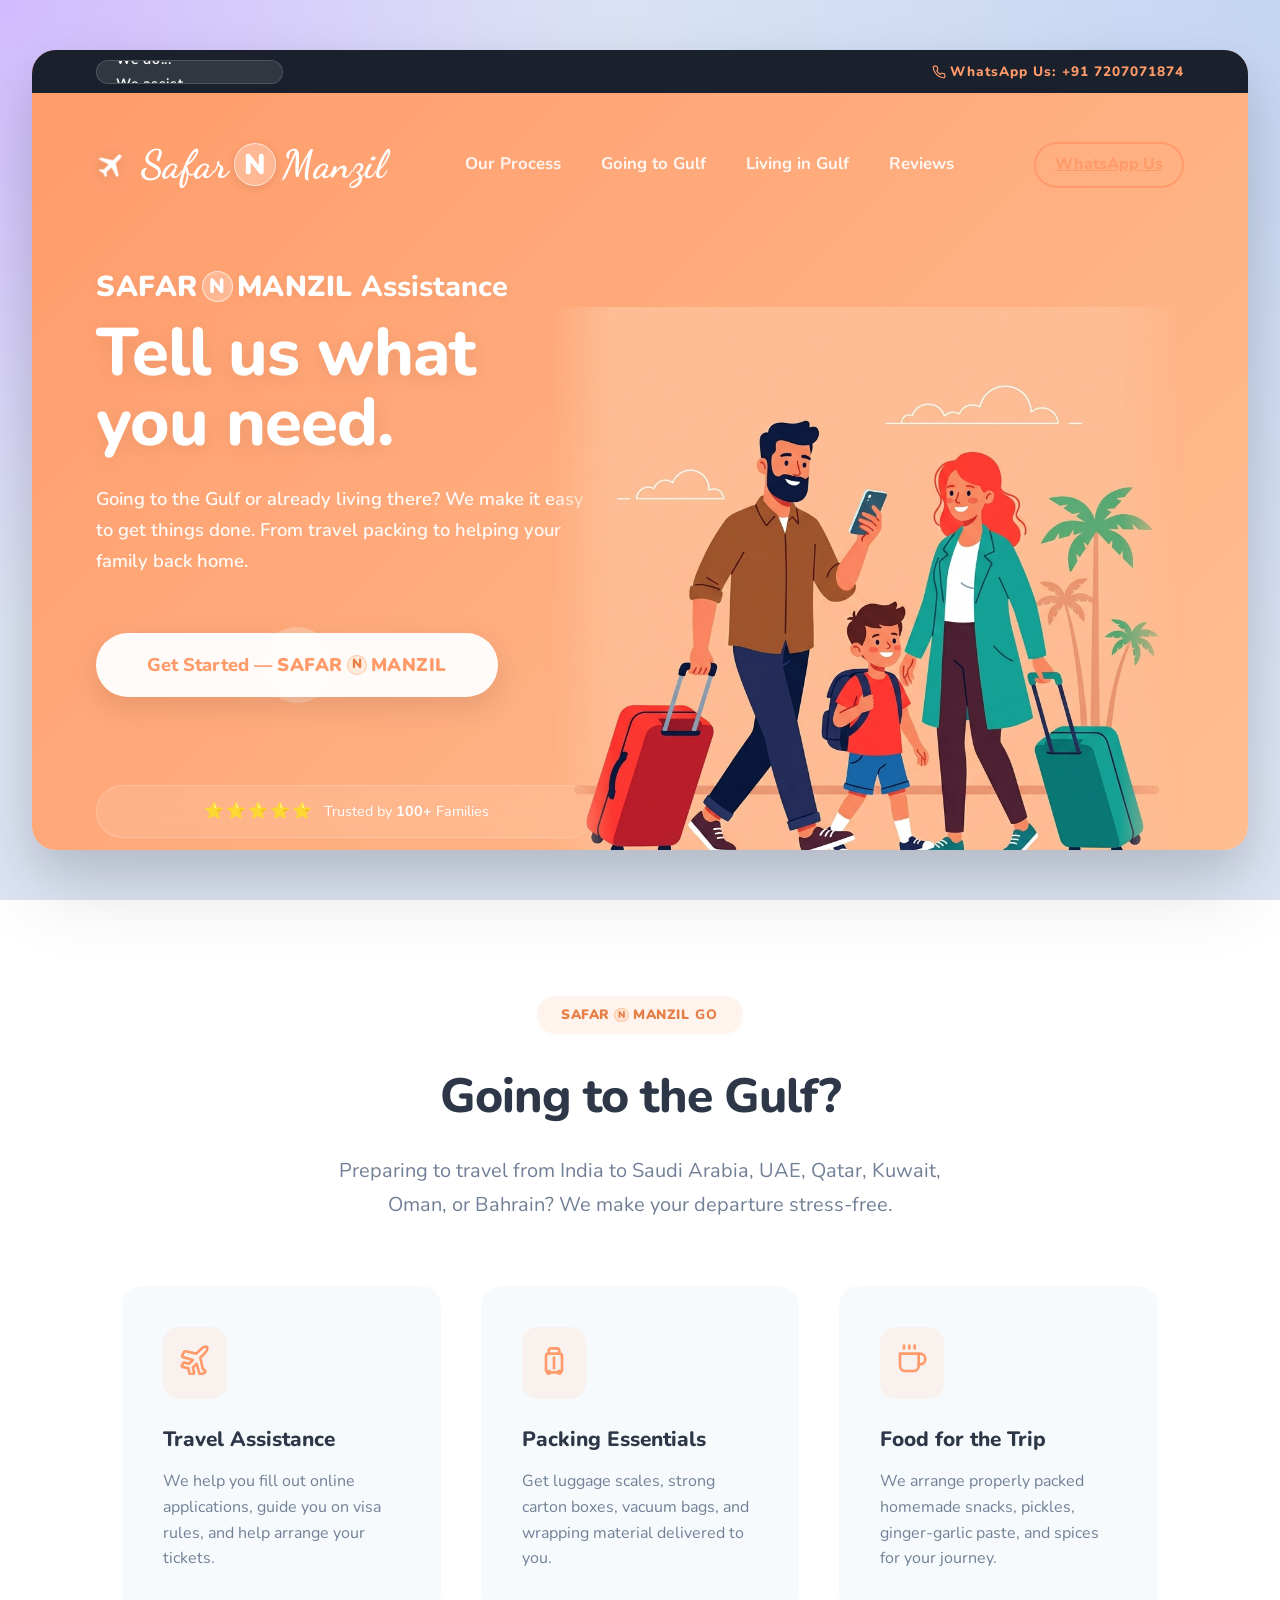
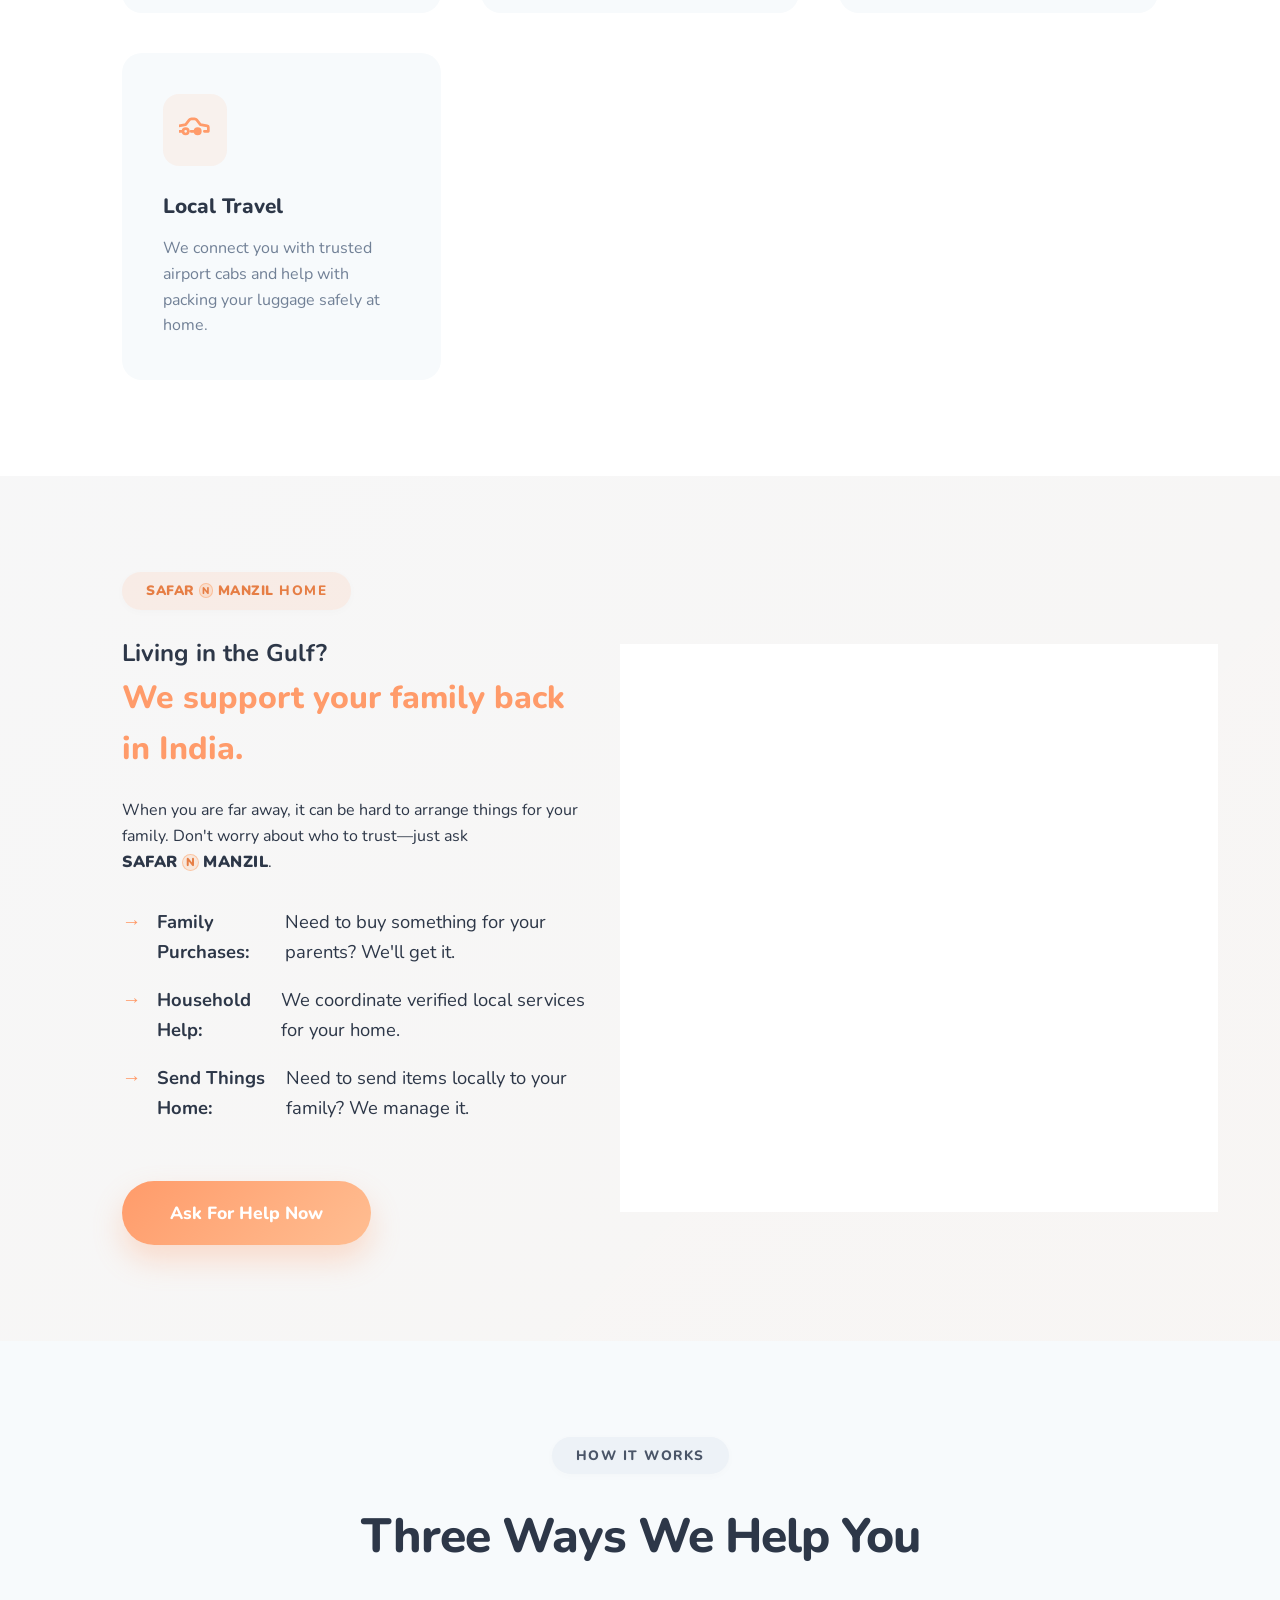
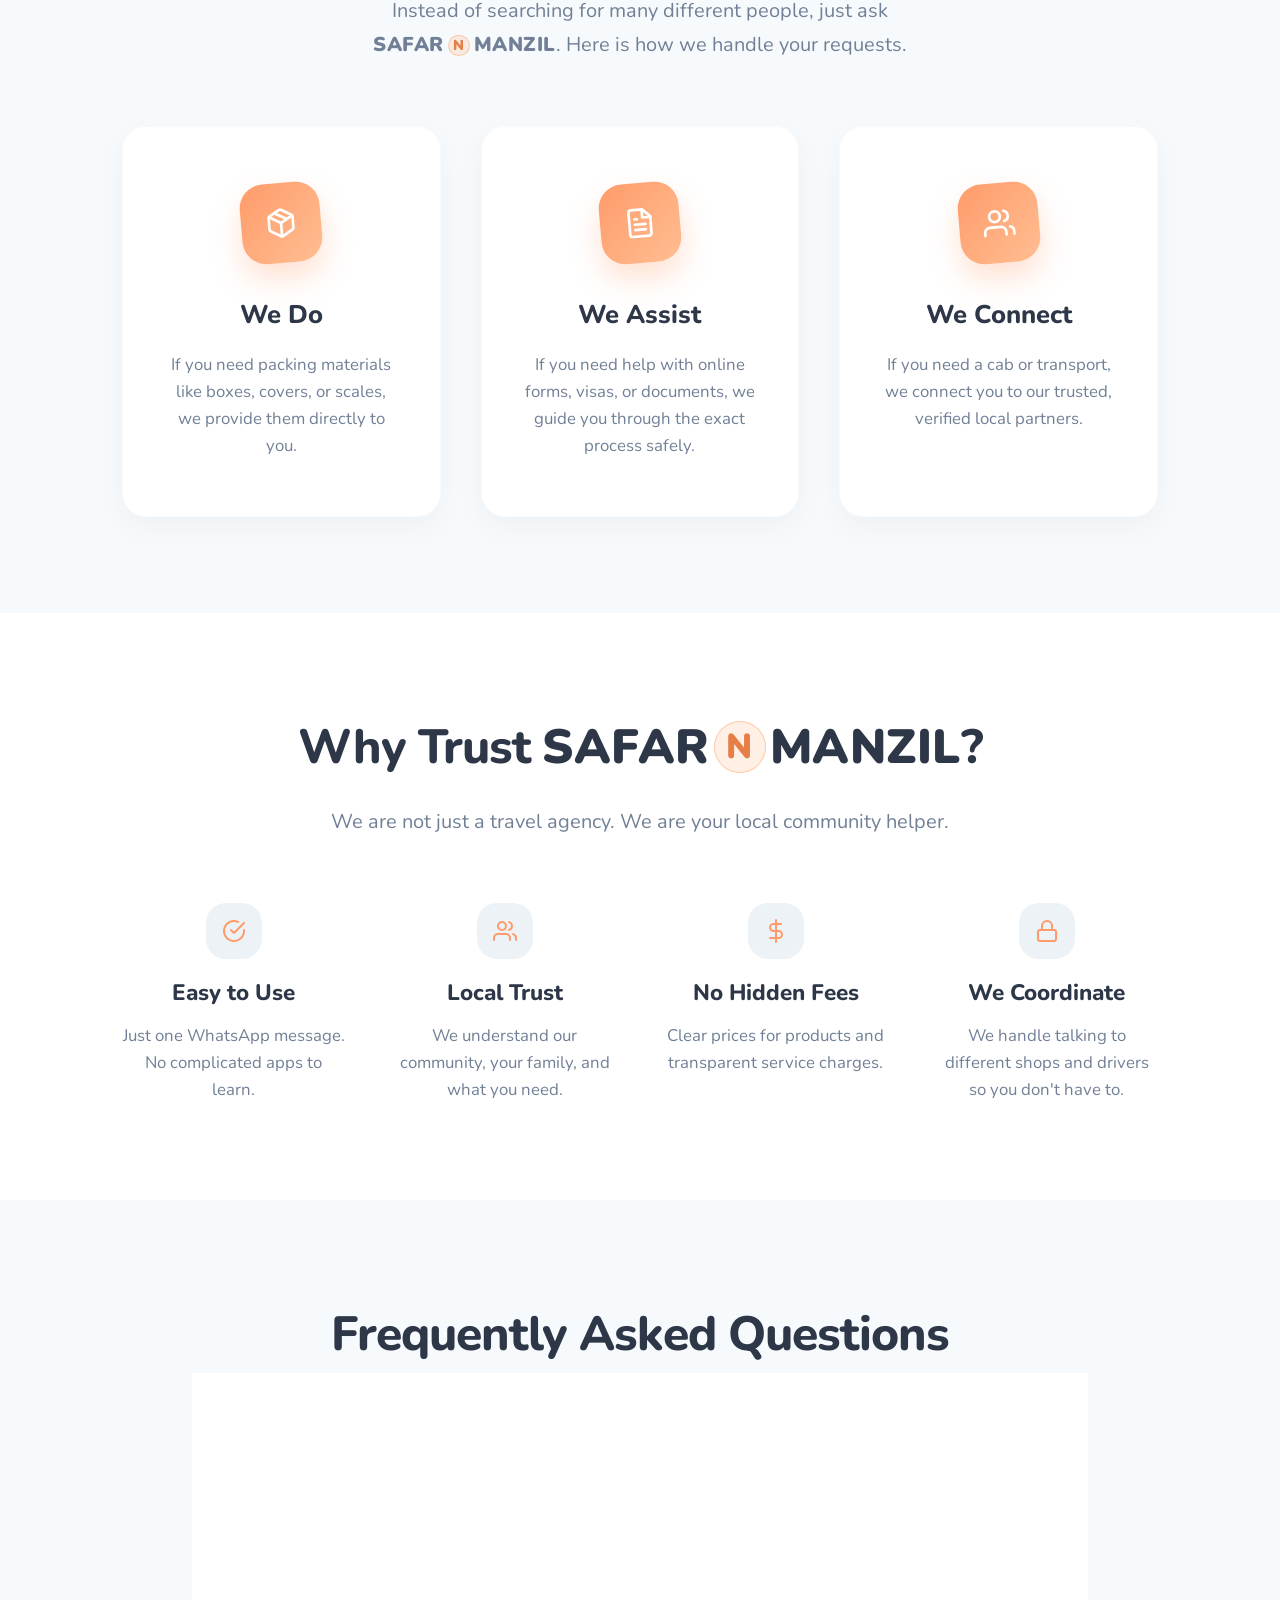
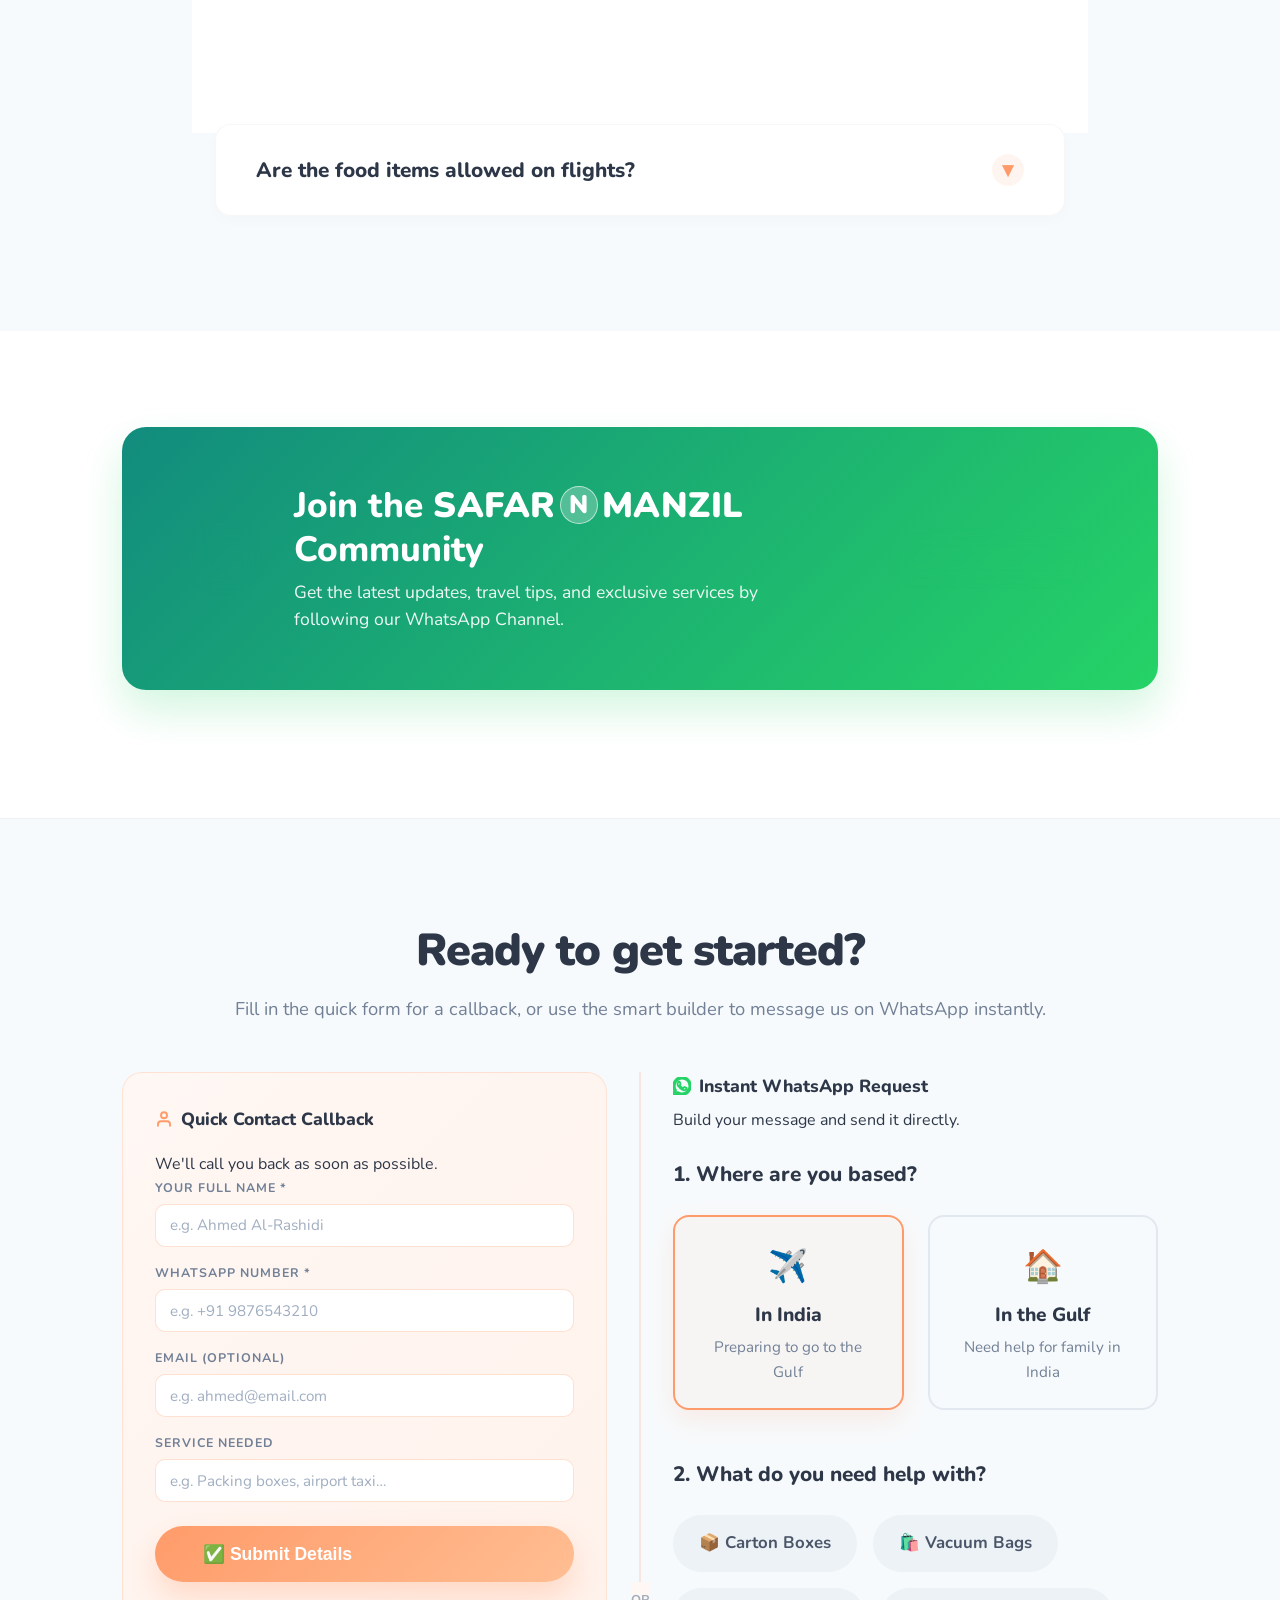
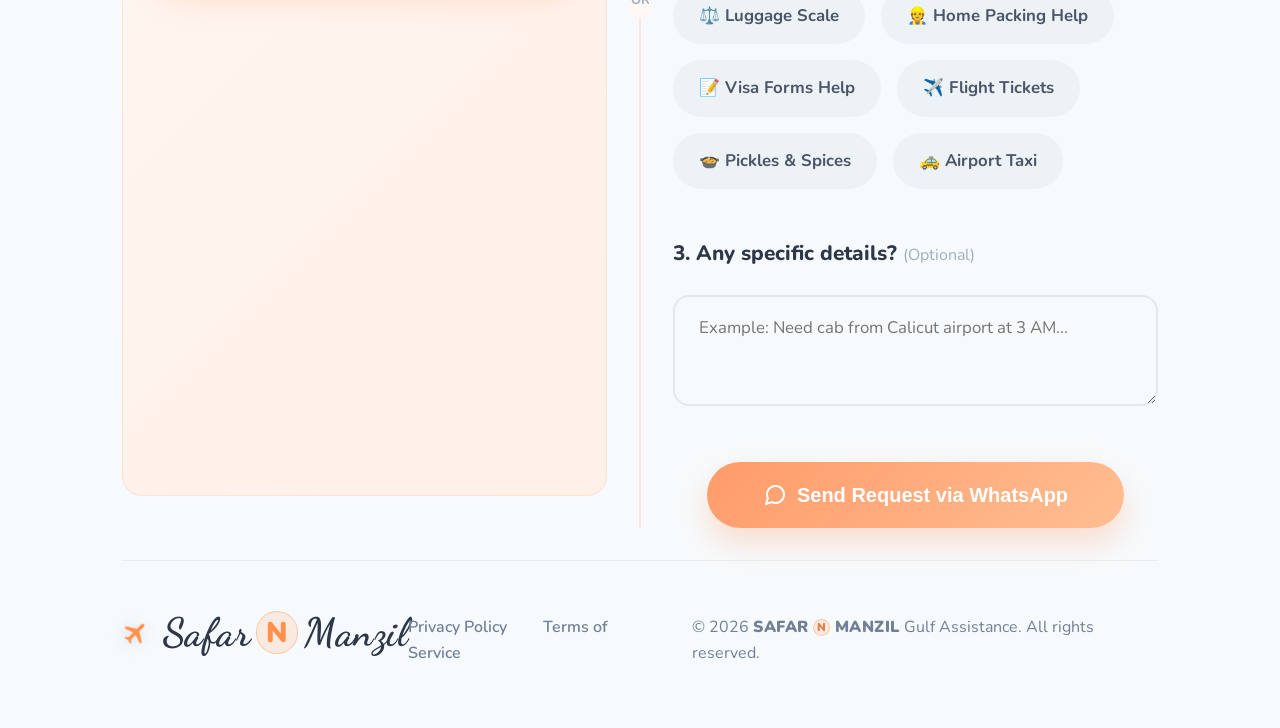
==== index.html @ 4142bb18 "feat: add animated text slider to utility bar and update WhatsApp CTA" ====
<!DOCTYPE html>
<html lang="en">
<head>
    <meta charset="UTF-8">
    <meta name="viewport" content="width=device-width, initial-scale=1.0">
    <title>SAFAR N MANZIL | Premium Gulf Assistance Service</title>
    <meta name="description" content="SAFAR N MANZIL makes life easier for people travelling to and living in the Gulf. Your one reliable starting point.">
    <link rel="preconnect" href="https://fonts.googleapis.com">
    <link rel="preconnect" href="https://fonts.gstatic.com" crossorigin>
    <link href="https://fonts.googleapis.com/css2?family=Dancing+Script:wght@700&family=Nunito:wght@400;600;700;800&display=swap" rel="stylesheet">
    <link rel="stylesheet" href="style.css">
    <style>
        /* ---- CRM Lead Form Additions ---- */
        .lead-capture-form {
            background: linear-gradient(135deg, #FFF7F3 0%, #FFF0E8 100%);
            border: 1.5px solid rgba(255,155,106,0.2);
            border-radius: 20px;
            padding: 2rem;
            margin-bottom: 2rem;
        }
        .lead-capture-form h3 {
            font-size: 1.1rem;
            font-weight: 800;
            color: #2D3748;
            margin-bottom: 1.2rem;
            display: flex;
            align-items: center;
            gap: 0.5rem;
        }
        .lead-fields-row {
            display: grid;
            grid-template-columns: 1fr 1fr;
            gap: 1rem;
            margin-bottom: 1rem;
        }
        @media (max-width: 600px) {
            .lead-fields-row { grid-template-columns: 1fr; }
        }
        .lead-field label {
            display: block;
            font-size: 0.78rem;
            font-weight: 700;
            color: #718096;
            text-transform: uppercase;
            letter-spacing: 0.08em;
            margin-bottom: 0.4rem;
        }
        .lead-field input {
            width: 100%;
            padding: 0.65rem 0.9rem;
            border: 1.5px solid rgba(255,155,106,0.3);
            border-radius: 10px;
            font-family: 'Nunito', sans-serif;
            font-size: 0.95rem;
            color: #2D3748;
            background: #fff;
            transition: border-color 0.2s, box-shadow 0.2s;
            box-sizing: border-box;
        }
        .lead-field input:focus {
            outline: none;
            border-color: #FF9B6A;
            box-shadow: 0 0 0 3px rgba(255,155,106,0.15);
        }
        .lead-field input::placeholder {
            color: #A0AEC0;
        }
        .crm-status-msg {
            display: none;
            margin-top: 0.8rem;
            padding: 0.75rem 1rem;
            border-radius: 10px;
            font-size: 0.9rem;
            font-weight: 600;
            text-align: center;
        }
        .crm-status-msg.success {
            background: #C6F6D5;
            color: #276749;
        }
        .crm-status-msg.error {
            background: #FED7D7;
            color: #9B2C2C;
        }
        .btn-solid.btn-loading {
            opacity: 0.7;
            cursor: not-allowed;
        }
        /* Divider between CRM form and WhatsApp builder */
        .form-section-divider {
            text-align: center;
            margin: 1.5rem 0;
            position: relative;
        }
        .form-section-divider::before {
            content: "";
            position: absolute;
            top: 50%;
            left: 0;
            right: 0;
            height: 1px;
            background: rgba(255,155,106,0.2);
        }
        .form-section-divider span {
            position: relative;
            background: white;
            padding: 0 1rem;
            font-size: 0.8rem;
            font-weight: 700;
            color: #A0AEC0;
            text-transform: uppercase;
            letter-spacing: 0.1em;
        }
    </style>
</head>
<body>
    
    <!-- Hero Section: The Dribbble Presentation -->
    <div class="presentation-bg">
        <div class="dribbble-card shadow-lg">
            <!-- Utility Bar -->
            <div class="utility-bar">
                <div class="utility-content">
                    <div class="utility-badge ticker-box">
                        <div class="ticker-wrapper">
                            <span>We are always here...</span>
                            <span>Always with you...</span>
                            <span>We do...</span>
                            <span>We assist...</span>
                            <span>We coordinate...</span>
                            <span>We are always here...</span>
                        </div>
                    </div>
                    <a href="https://wa.me/917207071874" class="utility-phone" target="_blank">
                        <svg width="14" height="14" viewBox="0 0 24 24" fill="none" stroke="currentColor" stroke-width="2" stroke-linecap="round" stroke-linejoin="round" style="margin-right:4px;"><path d="M22 16.92v3a2 2 0 0 1-2.18 2 19.79 19.79 0 0 1-8.63-3.07 19.5 19.5 0 0 1-6-6 19.79 19.79 0 0 1-3.07-8.67A2 2 0 0 1 4.11 2h3a2 2 0 0 1 2 1.72 12.84 12.84 0 0 0 .7 2.81 2 2 0 0 1-.45 2.11L8.09 9.91a16 16 0 0 0 6 6l1.27-1.27a2 2 0 0 1 2.11-.45 12.84 12.84 0 0 0 2.81.7A2 2 0 0 1 22 16.92z"></path></svg>
                        WhatsApp Us: +91 7207071874
                    </a>
                </div>
            </div>
            
            <!-- Navbar -->
            <div class="nav-placeholder">
                <nav class="top-nav" id="main-nav">
                    <a href="index.html" class="logo" aria-label="SAFAR N MANZIL Home">
                        <svg class="logo-icon" width="32" height="32" viewBox="0 0 24 24" fill="white" xmlns="http://www.w3.org/2000/svg">
                            <path d="M21 16v-2l-8-5V3.5c0-.83-.67-1.5-1.5-1.5S10 2.67 10 3.5V9l-8 5v2l8-2.5V19l-2 1.5V22l3.5-1 3.5 1v-1.5L13 19v-5.5l8 2.5z"/>
                        </svg>
                        <span class="logo-text">Safar <span class="logo-accent">N</span> Manzil</span>
                    </a>
                    <div class="nav-links">
                        <a href="#how-it-works">Our Process</a>
                        <a href="#safar-go">Going to Gulf</a>
                        <a href="#safar-home">Living in Gulf</a>
                        <a href="#trust">Reviews</a>
                    </div>
                    <div class="nav-actions" style="display: flex; align-items: center; gap: 1rem;">
                        <a href="#contact" class="nav-cta-btn desktop-cta">WhatsApp Us</a>
                        <div class="mobile-menu-btn" id="mobile-menu-btn">
                            <svg width="24" height="24" viewBox="0 0 24 24" fill="none" stroke="#FF914D" stroke-width="2.5" stroke-linecap="round" stroke-linejoin="round">
                                <line x1="3" y1="12" x2="21" y2="12"></line>
                                <line x1="3" y1="6" x2="21" y2="6"></line>
                                <line x1="3" y1="18" x2="21" y2="18"></line>
                            </svg>
                        </div>
                    </div>
                </nav>
            </div>

            <!-- Mobile Drawer -->
            <div class="mobile-drawer-overlay" id="mobile-drawer">
                <div class="drawer-content">
                    <button class="drawer-close" id="drawer-close">
                        <svg width="24" height="24" viewBox="0 0 24 24" fill="none" stroke="#2D3748" stroke-width="2" stroke-linecap="round" stroke-linejoin="round">
                            <line x1="18" y1="6" x2="6" y2="18"></line>
                            <line x1="6" y1="6" x2="18" y2="18"></line>
                        </svg>
                    </button>
                    <nav class="drawer-links">
                        <a href="#how-it-works">Our Process</a>
                        <a href="#safar-go">Going to Gulf</a>
                        <a href="#safar-home">Living in Gulf</a>
                        <a href="#trust">Reviews</a>
                        <a href="#contact" class="drawer-cta" style="margin-top: 1rem; border: 2px solid #FF9B6A; padding: 0.8rem; border-radius: 50px; color: #FF9B6A; font-weight: 800; text-align: center;">WhatsApp Us</a>
                    </nav>
                </div>
            </div>

            <!-- Hero Content -->
            <div class="hero-content">
                <div class="hero-text fade-in-up">
                    <h3 class="subtitle"><span class="brand-name">SAFAR <span class="brand-n-badge-white">N</span> MANZIL</span> Assistance</h3>
                    <h1 class="main-title">Tell us what you need.</h1>
                    <p class="description">Going to the Gulf or already living there? We make it easy to get things done. From travel packing to helping your family back home.</p>
                    
                    <div class="cta-area">
                        <div class="btn-highlight"></div>
                        <a href="#contact" class="cta-pill">Get Started — <span class="brand-name">SAFAR <span class="brand-n-badge">N</span> MANZIL</span></a>
                    </div>
                    
                    <div class="trust-banner fade-in-up delay-1">
                        <div class="stars">⭐⭐⭐⭐⭐</div>
                        <p>Trusted by <strong>100+</strong> Families</p>
                    </div>
                    
                    <div class="social-links delay-1 fade-in-up">
                        <a href="#" class="social-icon" aria-label="Facebook">
                            <svg width="16" height="16" viewBox="0 0 24 24" fill="currentColor"><path d="M18 2h-3a5 5 0 0 0-5 5v3H7v4h3v8h4v-8h3l1-4h-4V7a1 1 0 0 1 1-1h3z"></path></svg>
                        </a>
                        <a href="#" class="social-icon" aria-label="Twitter">
                            <svg width="16" height="16" viewBox="0 0 24 24" fill="currentColor"><path d="M23 3a10.9 10.9 0 0 1-3.14 1.53 4.48 4.48 0 0 0-7.86 3v1A10.66 10.66 0 0 1 3 4s-4 9 5 13a11.64 11.64 0 0 1-7 2c9 5 20 0 20-11.5a4.5 4.5 0 0 0-.08-.83A7.72 7.72 0 0 0 23 3z"></path></svg>
                        </a>
                        <a href="https://whatsapp.com/channel/0029VbD5C7AKrWQwktRWrP2J" class="social-icon" aria-label="WhatsApp Channel">
                            <svg width="16" height="16" viewBox="0 0 24 24" fill="currentColor"><path d="M17.472 14.382c-.297-.149-1.758-.867-2.03-.967-.273-.099-.471-.148-.67.15-.197.297-.767.966-.94 1.164-.173.199-.347.223-.644.075-.297-.15-1.255-.463-2.39-1.475-.883-.788-1.48-1.761-1.653-2.059-.173-.297-.018-.458.13-.606.134-.133.298-.347.446-.52.149-.174.198-.298.298-.497.099-.198.05-.371-.025-.52-.075-.149-.669-1.612-.916-2.207-.242-.579-.487-.5-.669-.51-.173-.008-.371-.01-.57-.01-.198 0-.52.074-.792.372-.272.297-1.04 1.016-1.04 2.479 0 1.462 1.065 2.875 1.213 3.074.149.198 2.096 3.2 5.077 4.487.709.306 1.262.489 1.694.625.712.227 1.36.195 1.871.118.571-.085 1.758-.719 2.006-1.413.248-.694.248-1.289.173-1.413-.074-.124-.272-.198-.57-.347m-5.421 7.403h-.004a9.87 9.87 0 01-5.031-1.378l-.361-.214-3.741.982.998-3.648-.235-.374a9.86 9.86 0 01-1.51-5.26c.001-5.45 4.436-9.884 9.888-9.884 2.64 0 5.122 1.03 6.988 2.898a9.825 9.825 0 012.893 6.994c-.003 5.45-4.437 9.884-9.885 9.884m8.413-18.297A11.815 11.815 0 0012.05 0C5.495 0 .16 5.335.157 11.892c0 2.096.547 4.142 1.588 5.945L.057 24l6.305-1.654a11.882 11.882 0 005.683 1.448h.005c6.554 0 11.89-5.335 11.893-11.893a11.821 11.821 0 00-3.48-8.413Z"/></svg>
                        </a>
                        <a href="#" class="social-icon" aria-label="YouTube">
                            <svg width="16" height="16" viewBox="0 0 24 24" fill="none" stroke="currentColor" stroke-width="2" stroke-linecap="round" stroke-linejoin="round"><path d="M22.54 6.42a2.78 2.78 0 0 0-1.94-2C18.88 4 12 4 12 4s-6.88 0-8.6.46a2.78 2.78 0 0 0-1.94 2A29 29 0 0 0 1 11.75a29 29 0 0 0 .46 5.33A2.78 2.78 0 0 0 3.4 19c1.72.46 8.6.46 8.6.46s6.88 0 8.6-.46a2.78 2.78 0 0 0 1.94-2 29 29 0 0 0 .46-5.25 29 29 0 0 0-.46-5.33z"></path><polygon points="9.75 15.02 15.5 11.75 9.75 8.48 9.75 15.02" fill="currentColor"></polygon></svg>
                        </a>
                    </div>
                </div>
                <div class="hero-illustration fade-in-up delay-2">
                    <img src="hero-illustration.jpg" alt="Family traveling to the Gulf">
                </div>
            </div>
        </div>
    </div>

    <!-- MAIN WEBSITE CONTENT -->
    <main class="main-content">
        
        <!-- SAFAR GO SECTION -->
        <section id="safar-go" class="section-padding bg-white">
            <div class="container">
                <div class="section-header text-center fade-in-up">
                    <span class="badge badge-orange"><span class="brand-name">SAFAR <span class="brand-n-badge">N</span> MANZIL</span> GO</span>
                    <h2>Going to the Gulf?</h2>
                    <p>Preparing to travel from India to Saudi Arabia, UAE, Qatar, Kuwait, Oman, or Bahrain? We make your departure stress-free.</p>
                </div>
                
                <div class="features-grid">
                    <div class="feature-box fade-in-up">
                        <div class="feature-icon">
                            <svg width="32" height="32" viewBox="0 0 24 24" fill="none" stroke="#FF9B6A" stroke-width="2" stroke-linecap="round" stroke-linejoin="round"><path d="M17.8 19.2 16 11l3.5-3.5C21 6 21.5 4 21 3c-1-.5-3 0-4.5 1.5L13 8 4.8 6.2c-.5-.1-.9.2-1.1.7l-1.3 2.6c-.2.4.1 1 .6 1.1l7.4 2.2-2.8 2.8-3.7-.9c-.4-.1-.8.2-1 .6l-.8 1.6c-.2.4 0 .9.4 1l4.5 1.1 1.1 4.5c.1.4.6.6 1 .4l1.6-.8c.4-.2.7-.6.6-1l-.9-3.7 2.8-2.8 2.2 7.4c.1.5.7.8 1.1.6l2.6-1.3c.5-.2.8-.6.7-1.1z"></path></svg>
                        </div>
                        <h4>Travel Assistance</h4>
                        <p>We help you fill out online applications, guide you on visa rules, and help arrange your tickets.</p>
                    </div>
                    <div class="feature-box fade-in-up delay-1">
                        <div class="feature-icon">
                            <svg width="32" height="32" viewBox="0 0 24 24" fill="none" stroke="#FF9B6A" stroke-width="2" stroke-linecap="round" stroke-linejoin="round"><rect x="6" y="8" width="12" height="14" rx="2" ry="2"></rect><path d="M8 8V6a2 2 0 0 1 2-2h4a2 2 0 0 1 2 2v2"></path><circle cx="8" cy="22" r="1"></circle><circle cx="16" cy="22" r="1"></circle><line x1="12" y1="11" x2="12" y2="19"></line></svg>
                        </div>
                        <h4>Packing Essentials</h4>
                        <p>Get luggage scales, strong carton boxes, vacuum bags, and wrapping material delivered to you.</p>
                    </div>
                    <div class="feature-box fade-in-up delay-2">
                        <div class="feature-icon">
                            <svg width="32" height="32" viewBox="0 0 24 24" fill="none" stroke="#FF9B6A" stroke-width="2" stroke-linecap="round" stroke-linejoin="round"><path d="M17 8h1a4 4 0 1 1 0 8h-1"></path><path d="M3 8h14v9a4 4 0 0 1-4 4H7a4 4 0 0 1-4-4Z"></path><line x1="6" y1="2" x2="6" y2="4"></line><line x1="10" y1="2" x2="10" y2="4"></line><line x1="14" y1="2" x2="14" y2="4"></line></svg>
                        </div>
                        <h4>Food for the Trip</h4>
                        <p>We arrange properly packed homemade snacks, pickles, ginger-garlic paste, and spices for your journey.</p>
                    </div>
                    <div class="feature-box fade-in-up delay-3">
                        <div class="feature-icon">
                            <svg width="32" height="32" viewBox="0 0 24 24" fill="none" stroke="#FF9B6A" stroke-width="2" stroke-linecap="round" stroke-linejoin="round"><path d="M14 16H9m10 0h3v-3.15a1 1 0 0 0-.84-.99L16 11l-2.7-3.6a2 2 0 0 0-1.6-.8H9.3a2 2 0 0 0-1.6.8L5 11l-5.16.86a1 1 0 0 0-.84.99V16h3m14 0a2 2 0 1 1-4 0 2 2 0 0 1 4 0zM7 16a2 2 0 1 1-4 0 2 2 0 0 1 4 0z"></path></svg>
                        </div>
                        <h4>Local Travel</h4>
                        <p>We connect you with trusted airport cabs and help with packing your luggage safely at home.</p>
                    </div>
                </div>
            </div>
        </section>

        <!-- SAFAR HOME SECTION -->
        <section id="safar-home" class="section-padding bg-gradient-light">
            <div class="container">
                <div class="two-col-layout align-center">
                    <div class="text-content fade-in-up">
                        <span class="badge badge-orange"><span class="brand-name">SAFAR <span class="brand-n-badge">N</span> MANZIL</span> HOME</span>
                        <h2>Living in the Gulf?</h2>
                        <h3 class="sub-headline">We support your family back in India.</h3>
                        <p>When you are far away, it can be hard to arrange things for your family. Don't worry about who to trust—just ask <span class="brand-name">SAFAR <span class="brand-n-badge">N</span> MANZIL</span>.</p>
                        
                        <ul class="benefit-list">
                            <li><strong>Family Purchases:</strong> Need to buy something for your parents? We'll get it.</li>
                            <li><strong>Household Help:</strong> We coordinate verified local services for your home.</li>
                            <li><strong>Send Things Home:</strong> Need to send items locally to your family? We manage it.</li>
                        </ul>
                        <a href="#contact" class="btn-solid mt-4">Ask For Help Now</a>
                    </div>
                    <div class="image-content fade-in-up delay-2">
                        <div class="trust-card">
                            <div class="trust-icon">
                                <svg width="48" height="48" viewBox="0 0 24 24" fill="none" stroke="#FF9B6A" stroke-width="2" stroke-linecap="round" stroke-linejoin="round"><path d="M12 22s8-4 8-10V5l-8-3-8 3v7c0 6 8 10 8 10z"></path><path d="m9 12 2 2 4-4"></path></svg>
                            </div>
                            <h3>Peace of Mind</h3>
                            <p>"I live in Dubai, and <span class="brand-name">SAFAR <span class="brand-n-badge">N</span> MANZIL</span> helped arrange a trusted cab and delivered groceries to my parents in India. It is so easy!"</p>
                        </div>
                    </div>
                </div>
            </div>
        </section>

        <!-- HOW IT WORKS -->
        <section id="how-it-works" class="section-padding bg-light">
            <div class="container">
                <div class="section-header text-center fade-in-up">
                    <span class="badge">How It Works</span>
                    <h2>Three Ways We Help You</h2>
                    <p>Instead of searching for many different people, just ask <span class="brand-name">SAFAR <span class="brand-n-badge">N</span> MANZIL</span>. Here is how we handle your requests.</p>
                </div>
                
                <div class="process-grid">
                    <div class="process-card fade-in-up delay-1">
                        <div class="process-icon">
                            <svg width="32" height="32" viewBox="0 0 24 24" fill="none" stroke="currentColor" stroke-width="2" stroke-linecap="round" stroke-linejoin="round"><line x1="16.5" y1="9.4" x2="7.5" y2="4.21"></line><path d="M21 16V8a2 2 0 0 0-1-1.73l-7-4a2 2 0 0 0-2 0l-7 4A2 2 0 0 0 3 8v8a2 2 0 0 0 1 1.73l7 4a2 2 0 0 0 2 0l7-4A2 2 0 0 0 21 16z"></path><polyline points="3.27 6.96 12 12.01 20.73 6.96"></polyline><line x1="12" y1="22.08" x2="12" y2="12"></line></svg>
                        </div>
                        <h3>We Do</h3>
                        <p>If you need packing materials like boxes, covers, or scales, we provide them directly to you.</p>
                    </div>
                    <div class="process-card fade-in-up delay-2">
                        <div class="process-icon">
                            <svg width="32" height="32" viewBox="0 0 24 24" fill="none" stroke="currentColor" stroke-width="2" stroke-linecap="round" stroke-linejoin="round"><path d="M14.5 2H6a2 2 0 0 0-2 2v16a2 2 0 0 0 2 2h12a2 2 0 0 0 2-2V7.5L14.5 2z"></path><polyline points="14 2 14 8 20 8"></polyline><line x1="16" y1="13" x2="8" y2="13"></line><line x1="16" y1="17" x2="8" y2="17"></line><line x1="10" y1="9" x2="8" y2="9"></line></svg>
                        </div>
                        <h3>We Assist</h3>
                        <p>If you need help with online forms, visas, or documents, we guide you through the exact process safely.</p>
                    </div>
                    <div class="process-card fade-in-up delay-3">
                        <div class="process-icon">
                            <svg width="32" height="32" viewBox="0 0 24 24" fill="none" stroke="currentColor" stroke-width="2" stroke-linecap="round" stroke-linejoin="round"><path d="M17 21v-2a4 4 0 0 0-4-4H5a4 4 0 0 0-4 4v2"></path><circle cx="9" cy="7" r="4"></circle><path d="M23 21v-2a4 4 0 0 0-3-3.87"></path><path d="M16 3.13a4 4 0 0 1 0 7.75"></path></svg>
                        </div>
                        <h3>We Connect</h3>
                        <p>If you need a cab or transport, we connect you to our trusted, verified local partners.</p>
                    </div>
                </div>
            </div>
        </section>

        <!-- WHY CHOOSE US / REVIEWS -->
        <section id="trust" class="section-padding bg-white">
            <div class="container">
                <div class="section-header text-center fade-in-up">
                    <h2>Why Trust <span class="brand-name">SAFAR <span class="brand-n-badge">N</span> MANZIL</span>?</h2>
                    <p>We are not just a travel agency. We are your local community helper.</p>
                </div>
                
                <div class="trust-grid">
                    <div class="trust-item fade-in-up">
                        <div class="trust-item-icon">
                            <svg width="24" height="24" viewBox="0 0 24 24" fill="none" stroke="#FF9B6A" stroke-width="2" stroke-linecap="round" stroke-linejoin="round"><path d="M22 11.08V12a10 10 0 1 1-5.93-9.14"></path><polyline points="22 4 12 14.01 9 11.01"></polyline></svg>
                        </div>
                        <h4>Easy to Use</h4>
                        <p>Just one WhatsApp message. No complicated apps to learn.</p>
                    </div>
                    <div class="trust-item fade-in-up delay-1">
                        <div class="trust-item-icon">
                            <svg width="24" height="24" viewBox="0 0 24 24" fill="none" stroke="#FF9B6A" stroke-width="2" stroke-linecap="round" stroke-linejoin="round"><path d="M17 21v-2a4 4 0 0 0-4-4H5a4 4 0 0 0-4 4v2"></path><circle cx="9" cy="7" r="4"></circle><path d="M23 21v-2a4 4 0 0 0-3-3.87"></path><path d="M16 3.13a4 4 0 0 1 0 7.75"></path></svg>
                        </div>
                        <h4>Local Trust</h4>
                        <p>We understand our community, your family, and what you need.</p>
                    </div>
                    <div class="trust-item fade-in-up delay-2">
                        <div class="trust-item-icon">
                            <svg width="24" height="24" viewBox="0 0 24 24" fill="none" stroke="#FF9B6A" stroke-width="2" stroke-linecap="round" stroke-linejoin="round"><line x1="12" y1="1" x2="12" y2="23"></line><path d="M17 5H9.5a3.5 3.5 0 0 0 0 7h5a3.5 3.5 0 0 1 0 7H6"></path></svg>
                        </div>
                        <h4>No Hidden Fees</h4>
                        <p>Clear prices for products and transparent service charges.</p>
                    </div>
                    <div class="trust-item fade-in-up delay-3">
                        <div class="trust-item-icon">
                            <svg width="24" height="24" viewBox="0 0 24 24" fill="none" stroke="#FF9B6A" stroke-width="2" stroke-linecap="round" stroke-linejoin="round"><rect x="3" y="11" width="18" height="11" rx="2" ry="2"></rect><path d="M7 11V7a5 5 0 0 1 10 0v4"></path></svg>
                        </div>
                        <h4>We Coordinate</h4>
                        <p>We handle talking to different shops and drivers so you don't have to.</p>
                    </div>
                </div>
            </div>
        </section>

        <!-- FAQ SECTION -->
        <section id="faq" class="section-padding bg-light">
            <div class="container">
                <div class="section-header text-center fade-in-up">
                    <h2>Frequently Asked Questions</h2>
                </div>
                
                <div class="faq-container fade-in-up delay-1">
                    <div class="faq-item">
                        <button class="faq-question">How do I ask for help? <span class="arrow">▼</span></button>
                        <div class="faq-answer">
                            <p>It is very simple! Fill in the quick form below and we will contact you, or click the WhatsApp button to message us directly.</p>
                        </div>
                    </div>
                    <div class="faq-item">
                        <button class="faq-question">Do you issue visas directly? <span class="arrow">▼</span></button>
                        <div class="faq-answer">
                            <p>No, we do not issue visas ourselves. We *assist* you by guiding you through official channels and helping you understand the correct forms and documents.</p>
                        </div>
                    </div>
                    <div class="faq-item">
                        <button class="faq-question">What if I only need one small thing? <span class="arrow">▼</span></button>
                        <div class="faq-answer">
                            <p>That is perfectly fine! Whether you just need a luggage scale, or you need full travel assistance, <span class="brand-name">SAFAR <span class="brand-n-badge">N</span> MANZIL</span> is happy to help with small requests.</p>
                        </div>
                    </div>
                    <div class="faq-item">
                        <button class="faq-question">Are the food items allowed on flights? <span class="arrow">▼</span></button>
                        <div class="faq-answer">
                            <p>We pack food securely for travel. However, airline and customs rules change depending on the destination country. We will guide you, but you must declare items appropriately.</p>
                        </div>
                    </div>
                </div>
            </div>
        </section>

        <!-- WHATSAPP CHANNEL SECTION -->
        <section class="section-padding bg-white">
            <div class="container fade-in-up">
                <div class="wa-channel-card">
                    <div class="wa-channel-content">
                        <div class="wa-icon">
                            <svg width="40" height="40" viewBox="0 0 24 24" fill="white"><path d="M17.472 14.382c-.297-.149-1.758-.867-2.03-.967-.273-.099-.471-.148-.67.15-.197.297-.767.966-.94 1.164-.173.199-.347.223-.644.075-.297-.15-1.255-.463-2.39-1.475-.883-.788-1.48-1.761-1.653-2.059-.173-.297-.018-.458.13-.606.134-.133.298-.347.446-.52.149-.174.198-.298.298-.497.099-.198.05-.371-.025-.52-.075-.149-.669-1.612-.916-2.207-.242-.579-.487-.5-.669-.51-.173-.008-.371-.01-.57-.01-.198 0-.52.074-.792.372-.272.297-1.04 1.016-1.04 2.479 0 1.462 1.065 2.875 1.213 3.074.149.198 2.096 3.2 5.077 4.487.709.306 1.262.489 1.694.625.712.227 1.36.195 1.871.118.571-.085 1.758-.719 2.006-1.413.248-.694.248-1.289.173-1.413-.074-.124-.272-.198-.57-.347m-5.421 7.403h-.004a9.87 9.87 0 01-5.031-1.378l-.361-.214-3.741.982.998-3.648-.235-.374a9.86 9.86 0 01-1.51-5.26c.001-5.45 4.436-9.884 9.888-9.884 2.64 0 5.122 1.03 6.988 2.898a9.825 9.825 0 012.893 6.994c-.003 5.45-4.437 9.884-9.885 9.884m8.413-18.297A11.815 11.815 0 0012.05 0C5.495 0 .16 5.335.157 11.892c0 2.096.547 4.142 1.588 5.945L.057 24l6.305-1.654a11.882 11.882 0 005.683 1.448h.005c6.554 0 11.89-5.335 11.893-11.893a11.821 11.821 0 00-3.48-8.413Z"/></svg>
                        </div>
                        <div class="wa-channel-text">
                            <h2>Join the <span class="brand-name">SAFAR <span class="brand-n-badge-white">N</span> MANZIL</span> Community</h2>
                            <p>Get the latest updates, travel tips, and exclusive services by following our WhatsApp Channel.</p>
                        </div>
                    </div>
                    <a href="https://whatsapp.com/channel/0029VbD5C7AKrWQwktRWrP2J" target="_blank" class="wa-btn">
                        Follow Channel
                    </a>
                </div>
            </div>
        </section>
        
    </main>

    <!-- CONTACT & REQUEST FORM (FOOTER) -->
    <footer class="main-footer" id="contact">
        <div class="container fade-in-up">
            <div class="form-header text-center">
                <h2>Ready to get started?</h2>
                <p>Fill in the quick form for a callback, or use the smart builder to message us on WhatsApp instantly.</p>
            </div>
            
            <div class="footer-forms-grid">
                <!-- ── PART 1: Lead Capture Form (goes to CRM) ── -->
                <div class="lead-capture-form">
                    <h3>
                        <svg width="18" height="18" viewBox="0 0 24 24" fill="none" stroke="#FF9B6A" stroke-width="2.5" stroke-linecap="round" stroke-linejoin="round"><path d="M20 21v-2a4 4 0 0 0-4-4H8a4 4 0 0 0-4 4v2"></path><circle cx="12" cy="7" r="4"></circle></svg>
                        Quick Contact Callback
                    </h3>
                    <p class="form-sub">We'll call you back as soon as possible.</p>
                    
                    <div class="lead-fields-column">
                        <div class="lead-field">
                            <label for="lead-name">Your Full Name *</label>
                            <input type="text" id="lead-name" placeholder="e.g. Ahmed Al-Rashidi" required>
                        </div>
                        <div class="lead-field">
                            <label for="lead-phone">WhatsApp Number *</label>
                            <input type="tel" id="lead-phone" placeholder="e.g. +91 9876543210" required>
                        </div>
                        <div class="lead-field">
                            <label for="lead-email">Email (Optional)</label>
                            <input type="email" id="lead-email" placeholder="e.g. ahmed@email.com">
                        </div>
                        <div class="lead-field">
                            <label for="lead-service">Service Needed</label>
                            <input type="text" id="lead-service" placeholder="e.g. Packing boxes, airport taxi…">
                        </div>
                    </div>
                    <div style="margin-top: 1.5rem;">
                        <button id="submit-lead-btn" class="btn-solid" style="width: 100%;">
                            ✅ Submit Details
                        </button>
                    </div>
                    <div id="crm-status" class="crm-status-msg"></div>
                </div>

                <div class="form-section-divider-vertical">
                    <span>OR</span>
                </div>

                <!-- ── PART 2: WhatsApp Smart Builder ── -->
                <div class="smart-form">
                    <h3 style="font-size:1.1rem; font-weight:800; color:#2D3748; margin-bottom:0.5rem; display:flex; align-items:center; gap:0.5rem;">
                        <svg width="18" height="18" viewBox="0 0 24 24" fill="none" stroke="#25D366" stroke-width="2.5" stroke-linecap="round" stroke-linejoin="round"><path d="M17.472 14.382c-.297-.149-1.758-.867-2.03-.967-.273-.099-.471-.148-.67.15-.197.297-.767.966-.94 1.164-.173.199-.347.223-.644.075-.297-.15-1.255-.463-2.39-1.475-.883-.788-1.48-1.761-1.653-2.059-.173-.297-.018-.458.13-.606.134-.133.298-.347.446-.52.149-.174.198-.298.298-.497.099-.198.05-.371-.025-.52-.075-.149-.669-1.612-.916-2.207-.242-.579-.487-.5-.669-.51-.173-.008-.371-.01-.57-.01-.198 0-.52.074-.792.372-.272.297-1.04 1.016-1.04 2.479 0 1.462 1.065 2.875 1.213 3.074.149.198 2.096 3.2 5.077 4.487.709.306 1.262.489 1.694.625.712.227 1.36.195 1.871.118.571-.085 1.758-.719 2.006-1.413.248-.694.248-1.289.173-1.413-.074-.124-.272-.198-.57-.347m-5.421 7.403h-.004a9.87 9.87 0 01-5.031-1.378l-.361-.214-3.741.982.998-3.648-.235-.374a9.86 9.86 0 01-1.51-5.26c.001-5.45 4.436-9.884 9.888-9.884 2.64 0 5.122 1.03 6.988 2.898a9.825 9.825 0 012.893 6.994c-.003 5.45-4.437 9.884-9.885 9.884m8.413-18.297A11.815 11.815 0 0012.05 0C5.495 0 .16 5.335.157 11.892c0 2.096.547 4.142 1.588 5.945L.057 24l6.305-1.654a11.882 11.882 0 005.683 1.448h.005c6.554 0 11.89-5.335 11.893-11.893a11.821 11.821 0 00-3.48-8.413Z"/></svg>
                        Instant WhatsApp Request
                    </h3>
                    <p class="form-sub" style="margin-bottom:1.5rem;">Build your message and send it directly.</p>
                    <!-- Step 1: User Type -->
                    <div class="form-step">
                        <h3>1. Where are you based?</h3>
                        <div class="user-type-cards">
                            <label class="type-card">
                                <input type="radio" name="user_type" value="going" checked>
                                <div class="card-content">
                                    <span class="card-icon">✈️</span>
                                    <h4>In India</h4>
                                    <p>Preparing to go to the Gulf</p>
                                </div>
                            </label>
                            <label class="type-card">
                                <input type="radio" name="user_type" value="living">
                                <div class="card-content">
                                    <span class="card-icon">🏠</span>
                                    <h4>In the Gulf</h4>
                                    <p>Need help for family in India</p>
                                </div>
                            </label>
                        </div>
                    </div>

                    <!-- Step 2: Needs -->
                    <div class="form-step">
                        <h3>2. What do you need help with?</h3>
                        
                        <!-- Options for 'Going to Gulf' -->
                        <div class="needs-container active" id="needs-going">
                            <label class="need-pill"><input type="checkbox" value="Carton Boxes for Packing"><span>📦 Carton Boxes</span></label>
                            <label class="need-pill"><input type="checkbox" value="Vacuum Bags &amp; Packing Material"><span>🛍️ Vacuum Bags</span></label>
                            <label class="need-pill"><input type="checkbox" value="Luggage Weight Scale"><span>⚖️ Luggage Scale</span></label>
                            <label class="need-pill"><input type="checkbox" value="Help Packing at Home"><span>👷 Home Packing Help</span></label>
                            <label class="need-pill"><input type="checkbox" value="Visa Forms Help"><span>📝 Visa Forms Help</span></label>
                            <label class="need-pill"><input type="checkbox" value="Flight Tickets"><span>✈️ Flight Tickets</span></label>
                            <label class="need-pill"><input type="checkbox" value="Homemade Pickles &amp; Spices"><span>🍲 Pickles &amp; Spices</span></label>
                            <label class="need-pill"><input type="checkbox" value="Trusted Airport Taxi"><span>🚕 Airport Taxi</span></label>
                        </div>

                        <!-- Options for 'Living in Gulf' -->
                        <div class="needs-container" id="needs-living">
                            <label class="need-pill"><input type="checkbox" value="Buy Gifts for Parents"><span>🎁 Buy Gifts for Parents</span></label>
                            <label class="need-pill"><input type="checkbox" value="Deliver Groceries to Family"><span>🛍️ Family Groceries</span></label>
                            <label class="need-pill"><input type="checkbox" value="Fix Things at Home"><span>🔧 Home Repairs</span></label>
                            <label class="need-pill"><input type="checkbox" value="Find Trusted Driver"><span>🚗 Find a Driver</span></label>
                            <label class="need-pill"><input type="checkbox" value="Medical Coordination"><span>🏥 Medical Coordination</span></label>
                            <label class="need-pill"><input type="checkbox" value="Local Deliveries"><span>🛵 Local Deliveries</span></label>
                        </div>
                    </div>

                    <!-- Step 3: Details -->
                    <div class="form-step">
                        <h3>3. Any specific details? <span class="optional">(Optional)</span></h3>
                        <textarea id="custom-details" rows="3" placeholder="Example: Need cab from Calicut airport at 3 AM..."></textarea>
                    </div>

                    <!-- Submit -->
                    <div class="form-submit text-center">
                        <button id="send-whatsapp-btn" class="btn-solid btn-large">
                            <svg width="24" height="24" viewBox="0 0 24 24" fill="none" stroke="currentColor" stroke-width="2" stroke-linecap="round" stroke-linejoin="round" style="margin-right:10px; vertical-align:middle;"><path d="M21 11.5a8.38 8.38 0 0 1-.9 3.8 8.5 8.5 0 0 1-7.6 4.7 8.38 8.38 0 0 1-3.8-.9L3 21l1.9-5.7a8.38 8.38 0 0 1-.9-3.8 8.5 8.5 0 0 1 4.7-7.6 8.38 8.38 0 0 1 3.8-.9h.5a8.48 8.48 0 0 1 8 8v.5z"></path></svg>
                            Send Request via WhatsApp
                        </button>
                    </div>
                </div>
            </div>
            
            <div class="footer-bottom">
                <a href="index.html" class="logo footer-logo" aria-label="SAFAR N MANZIL Home">
                    <svg class="logo-icon" width="28" height="28" viewBox="0 0 24 24" fill="#FF914D" xmlns="http://www.w3.org/2000/svg">
                        <path d="M21 16v-2l-8-5V3.5c0-.83-.67-1.5-1.5-1.5S10 2.67 10 3.5V9l-8 5v2l8-2.5V19l-2 1.5V22l3.5-1 3.5 1v-1.5L13 19v-5.5l8 2.5z"/>
                    </svg>
                    <span class="logo-text" style="color:#2D3748;">Safar <span class="logo-accent-dark">N</span> Manzil</span>
                </a>
                <div class="footer-links">
                    <a href="privacy.html">Privacy Policy</a>
                    <a href="terms.html">Terms of Service</a>
                </div>
                <p>&copy; 2026 <span class="brand-name">SAFAR <span class="brand-n-badge">N</span> MANZIL</span> Gulf Assistance. All rights reserved.</p>
            </div>
        </div>
    </footer>

    <script src="script.js"></script>
    <script>
        // ── CRM Lead Capture ──────────────────────────────────────────
        // Post to the live CRM
        const CRM_API_URL = 'https://safar-crm-theta.vercel.app/api/public/lead';

        document.getElementById('submit-lead-btn').addEventListener('click', async function() {
            const name = document.getElementById('lead-name').value.trim();
            const phone = document.getElementById('lead-phone').value.trim();
            const email = document.getElementById('lead-email').value.trim();
            const service = document.getElementById('lead-service').value.trim();
            const statusEl = document.getElementById('crm-status');
            const btn = this;

            if (!name || !phone) {
                statusEl.textContent = '⚠️ Please enter your name and WhatsApp number.';
                statusEl.className = 'crm-status-msg error';
                statusEl.style.display = 'block';
                return;
            }

            btn.textContent = 'Sending…';
            btn.classList.add('btn-loading');
            btn.disabled = true;
            statusEl.style.display = 'none';

            try {
                const res = await fetch(CRM_API_URL, {
                    method: 'POST',
                    headers: { 'Content-Type': 'application/json' },
                    body: JSON.stringify({
                        name,
                        phone,
                        email: email || null,
                        service_interest: service || null,
                        source: 'website'
                    })
                });

                if (res.ok) {
                    statusEl.textContent = '✅ Thank you! We\'ll reach you on WhatsApp shortly.';
                    statusEl.className = 'crm-status-msg success';
                    // Clear fields
                    document.getElementById('lead-name').value = '';
                    document.getElementById('lead-phone').value = '';
                    document.getElementById('lead-email').value = '';
                    document.getElementById('lead-service').value = '';
                } else {
                    throw new Error('Server error');
                }
            } catch (err) {
                statusEl.textContent = '❌ Could not send. Please WhatsApp us directly at +91 7207071874';
                statusEl.className = 'crm-status-msg error';
            } finally {
                statusEl.style.display = 'block';
                btn.textContent = '✅ Submit — We\'ll Call You Back';
                btn.classList.remove('btn-loading');
                btn.disabled = false;
            }
        });
    </script>
</body>
</html>
---- style.css ----
:root {
    /* Exact colors from the dribbble shot */
    --clr-gradient-start: #FF9B6A;
    --clr-gradient-end:   #FFBE92;
    --clr-white: #FFFFFF;
    --clr-text-main: #2D3748; /* Slightly richer dark grey for expert readability */
    --clr-text-light: #718096; /* Sleek slate grey */
    --clr-bg-presentation: #DDE5F4;
    --clr-bg-light: #F7FAFC; /* Premium subtle cool gray */
    
    --font-primary: 'Nunito', sans-serif;
    --shadow-soft: 0 10px 30px rgba(0, 0, 0, 0.04);
    --shadow-hover: 0 20px 40px rgba(255, 155, 106, 0.15);
    --transition: all 0.3s cubic-bezier(0.25, 0.8, 0.25, 1);
}

* {
    margin: 0;
    padding: 0;
    box-sizing: border-box;
}

body {
    font-family: var(--font-primary);
    color: var(--clr-text-main);
    background-color: var(--clr-bg-light);
    line-height: 1.6;
    overflow-x: hidden;
    -webkit-font-smoothing: antialiased;
}

/* -------------------------------------
   UTILITIES
   ------------------------------------- */
.container {
    max-width: 1100px;
    margin: 0 auto;
    padding: 0 2rem;
}

.section-padding {
    padding: 6rem 0; /* More breathing room */
}

.text-center { text-align: center; }
.mt-4 { margin-top: 2.5rem; }
.bg-light { background-color: var(--clr-bg-light); }
.bg-white { background-color: var(--clr-white); }
.bg-gradient-light { 
    background: linear-gradient(135deg, rgba(255,155,106,0.03) 0%, rgba(255,190,146,0.08) 100%);
}

.badge {
    display: inline-block;
    padding: 0.5rem 1.5rem;
    background: #EDF2F7;
    color: #4A5568;
    border-radius: 50px;
    font-weight: 800;
    font-size: 0.85rem;
    margin-bottom: 1.5rem;
    text-transform: uppercase;
    letter-spacing: 1.5px;
    box-shadow: 0 2px 10px rgba(0,0,0,0.02);
}

.badge-orange {
    background: rgba(255, 155, 106, 0.12);
    color: #E67E45;
}

/* -------------------------------------
   THE DRIBBBLE HERO PRESENTATION
   ------------------------------------- */
.presentation-bg {
    background-color: var(--clr-bg-presentation);
    background-image: radial-gradient(circle at top right, rgba(160, 190, 240, 0.4) 0%, transparent 50%), 
                      radial-gradient(circle at top left, #D1BBFF 0%, transparent 40%);
    min-height: 100vh;
    padding: 3rem 2rem;
    display: flex;
    justify-content: center;
    align-items: center;
}

.dribbble-card {
    background: linear-gradient(135deg, var(--clr-gradient-start) 0%, var(--clr-gradient-end) 100%);
    width: 100%;
    max-width: 1300px;
    height: 800px;
    border-radius: 24px;
    box-shadow: 0 40px 80px rgba(0, 0, 0, 0.12), 0 20px 40px rgba(0,0,0,0.08);
    position: relative;
    overflow: hidden;
    display: flex;
    flex-direction: column;
}

.top-nav {
    display: flex;
    justify-content: space-between;
    align-items: center;
    padding: 2.5rem 4rem;
}

.logo {
    display: inline-flex;
    align-items: center;
    gap: 0.8rem;
    font-size: clamp(1.2rem, 2.2vw, 1.9rem);
    font-weight: 900;
    color: white;
    text-decoration: none;
    letter-spacing: 0.5px;
    cursor: pointer;
    transition: all 0.4s cubic-bezier(0.175, 0.885, 0.32, 1.275);
    user-select: none;
}

.logo-icon {
    transform: rotate(45deg);
    transition: transform 0.4s cubic-bezier(0.34, 1.56, 0.64, 1), filter 0.3s ease;
    filter: drop-shadow(0 2px 8px rgba(0, 0, 0, 0.15));
    flex-shrink: 0;
}

.logo-text {
    font-family: 'Dancing Script', cursive;
    font-size: 1.4em;
    display: inline-flex;
    align-items: center;
    gap: 0.35rem;
    transition: transform 0.3s ease, text-shadow 0.3s ease;
    white-space: nowrap;
}

.logo-accent {
    font-family: 'Nunito', sans-serif;
    display: inline-flex;
    align-items: center;
    justify-content: center;
    background: rgba(255, 255, 255, 0.25);
    color: #FFF;
    font-size: 0.72em;
    font-weight: 900;
    width: 1.5em;
    height: 1.5em;
    border-radius: 50%;
    border: 1.5px solid rgba(255, 255, 255, 0.6);
    backdrop-filter: blur(4px);
    transition: all 0.3s ease;
    box-shadow: 0 2px 10px rgba(0,0,0,0.1);
}

.logo-accent-dark {
    font-family: 'Nunito', sans-serif;
    display: inline-flex;
    align-items: center;
    justify-content: center;
    background: rgba(255, 145, 77, 0.15);
    color: #FF914D;
    font-size: 0.72em;
    font-weight: 900;
    width: 1.5em;
    height: 1.5em;
    border-radius: 50%;
    border: 1.5px solid rgba(255, 145, 77, 0.4);
    transition: all 0.3s ease;
}

/* Inline Brand Typography Styling (matching navbar style) */
.brand-name {
    font-weight: 900;
    letter-spacing: 0.5px;
    display: inline-flex;
    align-items: center;
    gap: 0.2rem;
    white-space: nowrap;
}

.brand-n-badge {
    display: inline-flex;
    align-items: center;
    justify-content: center;
    background: rgba(255, 145, 77, 0.15);
    color: #E67E45;
    font-size: 0.72em;
    font-weight: 900;
    width: 1.5em;
    height: 1.5em;
    border-radius: 50%;
    border: 1.2px solid rgba(255, 145, 77, 0.4);
    vertical-align: middle;
    line-height: 1;
    margin: 0 1px;
}

.brand-n-badge-white {
    display: inline-flex;
    align-items: center;
    justify-content: center;
    background: rgba(255, 255, 255, 0.25);
    color: #FFF;
    font-size: 0.72em;
    font-weight: 900;
    width: 1.5em;
    height: 1.5em;
    border-radius: 50%;
    border: 1.2px solid rgba(255, 255, 255, 0.6);
    vertical-align: middle;
    line-height: 1;
    margin: 0 1px;
}

/* Logo Hover Animations */
.logo:hover {
    transform: translateY(-2px);
}

.logo:hover .logo-icon {
    transform: rotate(62deg) translate(3px, -4px) scale(1.12);
    filter: drop-shadow(0 6px 16px rgba(255, 255, 255, 0.4));
}

.logo:hover .logo-text {
    text-shadow: 0 4px 20px rgba(255, 255, 255, 0.5);
}

.logo:hover .logo-accent {
    background: #FFFFFF;
    color: #FF9B6A;
    transform: scale(1.2) rotate(10deg);
    box-shadow: 0 4px 15px rgba(255, 255, 255, 0.5);
    border-color: #FFFFFF;
}

.logo:hover .logo-accent-dark {
    background: #FF914D;
    color: #FFFFFF;
    transform: scale(1.2) rotate(10deg);
    box-shadow: 0 4px 15px rgba(255, 145, 77, 0.4);
}

.nav-links {
    display: flex;
    gap: 2.5rem;
}

.nav-links a {
    color: rgba(255, 255, 255, 0.9);
    text-decoration: none;
    font-weight: 700;
    font-size: 1.05rem;
    transition: var(--transition);
}

.nav-links a:hover {
    color: white;
    transform: translateY(-2px);
}

.mobile-menu-btn {
    width: 48px;
    height: 48px;
    background: rgba(255, 255, 255, 0.95); backdrop-filter: blur(10px);
    border-radius: 50%;
    display: none;
    align-items: center;
    justify-content: center;
    cursor: pointer;
    box-shadow: var(--shadow-soft);
    transition: var(--transition);
}
.mobile-menu-btn:hover { 
    transform: scale(1.1) translateY(-2px);
    box-shadow: 0 10px 20px rgba(0,0,0,0.1); 
}

/* Mobile Drawer Overlay */
.mobile-drawer-overlay {
    position: fixed;
    top: 0; left: 0; right: 0; bottom: 0;
    background: rgba(0, 0, 0, 0.4);
    backdrop-filter: blur(4px);
    z-index: 1000;
    opacity: 0;
    pointer-events: none;
    transition: opacity 0.3s ease;
}
.mobile-drawer-overlay.active {
    opacity: 1;
    pointer-events: auto;
}
.drawer-content {
    position: absolute;
    top: 0; right: -300px;
    width: 280px;
    height: 100vh;
    background: white;
    padding: 3rem 2rem;
    box-shadow: -5px 0 20px rgba(0,0,0,0.1);
    transition: right 0.3s ease;
}
.mobile-drawer-overlay.active .drawer-content {
    right: 0;
}
.drawer-close {
    position: absolute;
    top: 1.5rem;
    right: 1.5rem;
    background: none;
    border: none;
    cursor: pointer;
    padding: 0.5rem;
}
.drawer-links {
    display: flex;
    flex-direction: column;
    gap: 1.5rem;
    margin-top: 2rem;
}
.drawer-links a {
    color: var(--text-dark);
    font-weight: 700;
    font-size: 1.2rem;
    text-decoration: none;
}
.drawer-links a.drawer-cta {
    color: var(--primary-orange);
}

.hero-content {
    display: flex;
    flex: 1;
    padding: 0 4rem;
    align-items: center;
    justify-content: space-between;
}

.hero-text {
    flex: 1;
    max-width: 500px;
    color: white;
}

.subtitle {
    font-size: 1.8rem;
    font-weight: 800;
    margin-bottom: 0.5rem;
    text-shadow: 0 2px 10px rgba(0,0,0,0.05);
}

.main-title {
    font-size: 4.2rem;
    font-weight: 800;
    line-height: 1.05;
    margin-bottom: 1.5rem;
    letter-spacing: -1px;
    text-shadow: 0 4px 20px rgba(0,0,0,0.08);
}

.description {
    font-size: 1.15rem;
    color: rgba(255, 255, 255, 0.95);
    margin-bottom: 3.5rem;
    line-height: 1.7;
    font-weight: 600;
}

.cta-area {
    position: relative;
    display: inline-block;
    margin-bottom: 4rem;
}

.btn-highlight {
    position: absolute;
    top: 50%;
    left: 50%;
    transform: translate(-50%, -50%);
    width: 76px;
    height: 76px;
    background: rgba(255, 255, 255, 0.25);
    border-radius: 50%;
    z-index: 1;
    animation: pulse 2s infinite;
}

@keyframes pulse {
    0% { transform: translate(-50%, -50%) scale(0.95); opacity: 0.8; }
    50% { transform: translate(-50%, -50%) scale(1.05); opacity: 0.4; }
    100% { transform: translate(-50%, -50%) scale(0.95); opacity: 0.8; }
}

.cta-pill {
    position: relative;
    z-index: 2;
    background: rgba(255, 255, 255, 0.95); backdrop-filter: blur(10px);
    color: #FF9B6A;
    text-decoration: none;
    font-weight: 800;
    padding: 1.1rem 3.2rem;
    border-radius: 50px;
    font-size: 1.15rem;
    display: inline-block;
    box-shadow: 0 10px 30px rgba(0,0,0,0.1);
    transition: var(--transition);
}
.cta-pill:hover { 
    transform: translateY(-4px); 
    box-shadow: 0 15px 40px rgba(0,0,0,0.15);
}

.social-links { display: flex; gap: 1.2rem; }

.social-icon {
    width: 44px;
    height: 44px;
    background: rgba(255, 255, 255, 0.95); backdrop-filter: blur(10px);
    border-radius: 50%;
    display: flex;
    align-items: center;
    justify-content: center;
    color: #FF914D;
    text-decoration: none;
    box-shadow: 0 8px 20px rgba(0,0,0,0.08);
    transition: var(--transition);
}
.social-icon:hover { 
    transform: scale(1.1) translateY(-3px); 
    color: white;
    background: #FF9B6A;
}

.hero-illustration {
    flex: 1;
    display: flex;
    justify-content: flex-end;
    align-items: flex-end;
    height: 100%;
}

.hero-illustration img {
    max-width: 120%;
    height: 90%;
    object-fit: contain;
    mix-blend-mode: darken; /* Darken eliminates white/light backgrounds cleanly without washing out colors */
    mask-image: linear-gradient(to right, transparent, black 10%, black 90%, transparent); /* Soften edges */
    -webkit-mask-image: linear-gradient(to right, transparent, black 10%, black 90%, transparent);
}

/* -------------------------------------
   MAIN WEBSITE SECTIONS (BELOW HERO)
   ------------------------------------- */

.section-header h2 {
    font-size: 3rem;
    font-weight: 800;
    color: var(--clr-text-main);
    margin-bottom: 1.2rem;
    letter-spacing: -1px;
}
.section-header p {
    font-size: 1.25rem;
    color: var(--clr-text-light);
    max-width: 650px;
    margin: 0 auto 4rem;
    line-height: 1.7;
}

/* How It Works */
.process-grid {
    display: grid;
    grid-template-columns: repeat(auto-fit, minmax(300px, 1fr));
    gap: 2.5rem;
}

.process-card {
    background: var(--clr-white);
    padding: 3.5rem 2.5rem;
    border-radius: 24px;
    text-align: center;
    box-shadow: var(--shadow-soft);
    transition: var(--transition);
    border: 1px solid rgba(0,0,0,0.02);
    position: relative;
    overflow: hidden;
}
.process-card::before {
    content: '';
    position: absolute;
    top: 0; left: 0; width: 100%; height: 4px;
    background: linear-gradient(90deg, var(--clr-gradient-start), var(--clr-gradient-end));
    opacity: 0;
    transition: var(--transition);
}
.process-card:hover {
    transform: translateY(-8px);
    box-shadow: var(--shadow-hover);
}
.process-card:hover::before { opacity: 1; }

.process-icon {
    width: 80px;
    height: 80px;
    background: linear-gradient(135deg, var(--clr-gradient-start), var(--clr-gradient-end));
    color: white;
    border-radius: 24px; /* Sleek squircle instead of circle */
    display: flex;
    align-items: center;
    justify-content: center;
    margin: 0 auto 2rem;
    box-shadow: 0 15px 30px rgba(255, 155, 106, 0.3);
    transform: rotate(-5deg);
    transition: var(--transition);
}
.process-card:hover .process-icon { transform: rotate(0deg) scale(1.1); }

.process-card h3 {
    font-size: 1.6rem;
    font-weight: 800;
    margin-bottom: 1rem;
}
.process-card p {
    color: var(--clr-text-light);
    font-size: 1.05rem;
}

/* Features Grid (SAFAR GO) */
.features-grid {
    display: grid;
    grid-template-columns: repeat(auto-fit, minmax(240px, 1fr));
    gap: 2.5rem;
}

.feature-box {
    padding: 2.5rem;
    background: var(--clr-bg-light);
    border-radius: 20px;
    transition: var(--transition);
    border: 1px solid transparent;
}
.feature-box:hover {
    background: rgba(255, 255, 255, 0.95); backdrop-filter: blur(10px);
    box-shadow: var(--shadow-soft);
    border-color: rgba(255, 155, 106, 0.2);
    transform: translateY(-5px);
}

.feature-icon {
    margin-bottom: 1.5rem;
    display: inline-block;
    padding: 1rem;
    background: rgba(255, 155, 106, 0.1);
    border-radius: 16px;
    transition: var(--transition);
}
.feature-box:hover .feature-icon {
    background: var(--clr-gradient-start);
}
.feature-box:hover .feature-icon svg {
    stroke: white;
}

.feature-box h4 {
    font-size: 1.3rem;
    font-weight: 800;
    margin-bottom: 0.8rem;
}
.feature-box p {
    color: var(--clr-text-light);
    font-size: 1rem;
}

/* SAFAR HOME (Two Col Layout) */
.two-col-layout {
    display: grid;
    grid-template-columns: 1fr 1fr;
    gap: 5rem;
}
.align-center { align-items: center; }

.sub-headline {
    font-size: 2rem;
    font-weight: 800;
    color: #FF9B6A;
    margin-bottom: 1.5rem;
}

.benefit-list {
    list-style: none;
    margin-top: 2rem;
}
.benefit-list li {
    margin-bottom: 1.2rem;
    font-size: 1.15rem;
    color: var(--clr-text-main);
    display: flex;
    align-items: flex-start;
    gap: 1rem;
}
.benefit-list li::before {
    content: '→';
    color: #FF9B6A;
    font-weight: 900;
    font-size: 1.2rem;
}

.btn-solid {
    display: inline-flex;
    align-items: center;
    background: linear-gradient(135deg, var(--clr-gradient-start), var(--clr-gradient-end));
    color: white;
    padding: 1.1rem 3rem;
    border-radius: 50px;
    text-decoration: none;
    font-weight: 800;
    font-size: 1.1rem;
    box-shadow: 0 15px 30px rgba(255, 155, 106, 0.3);
    transition: var(--transition);
    border: none;
    cursor: pointer;
}
.btn-solid:hover {
    transform: translateY(-3px);
    box-shadow: 0 25px 40px rgba(255, 155, 106, 0.4);
}
.btn-large { font-size: 1.25rem; padding: 1.3rem 3.5rem; }

.trust-card {
    background: rgba(255, 255, 255, 0.95); backdrop-filter: blur(10px);
    padding: 4rem;
    border-radius: 30px;
    box-shadow: var(--shadow-hover);
    text-align: center;
    border: 1px solid rgba(255, 155, 106, 0.1);
    position: relative;
}
.trust-icon {
    width: 90px;
    height: 90px;
    background: rgba(255, 155, 106, 0.1);
    border-radius: 50%;
    display: flex;
    align-items: center;
    justify-content: center;
    margin: 0 auto 1.5rem;
}
.trust-card h3 {
    font-size: 1.8rem;
    font-weight: 800;
    margin-bottom: 1rem;
}
.trust-card p {
    font-size: 1.3rem;
    font-style: italic;
    color: var(--clr-text-light);
    line-height: 1.7;
}

/* Trust Grid */
.trust-grid {
    display: grid;
    grid-template-columns: repeat(auto-fit, minmax(200px, 1fr));
    gap: 3rem;
    text-align: center;
}
.trust-item-icon {
    display: inline-flex;
    margin-bottom: 1rem;
    padding: 1rem;
    background: #EDF2F7;
    border-radius: 20px;
    transition: var(--transition);
}
.trust-item:hover .trust-item-icon {
    background: rgba(255, 155, 106, 0.15);
    transform: scale(1.1);
}
.trust-item h4 {
    color: var(--clr-text-main);
    font-size: 1.4rem;
    font-weight: 800;
    margin-bottom: 0.8rem;
}
.trust-item p {
    color: var(--clr-text-light);
    font-size: 1.05rem;
}

/* FAQ Accordion */
.faq-container {
    max-width: 850px;
    margin: 0 auto;
}

.faq-item {
    background: rgba(255, 255, 255, 0.95); backdrop-filter: blur(10px);
    border-radius: 16px;
    margin-bottom: 1.2rem;
    box-shadow: 0 4px 15px rgba(0,0,0,0.02);
    overflow: hidden;
    border: 1px solid rgba(0,0,0,0.03);
    transition: var(--transition);
}
.faq-item:hover { box-shadow: var(--shadow-soft); }

.faq-question {
    width: 100%;
    text-align: left;
    padding: 1.8rem 2.5rem;
    background: none;
    border: none;
    font-size: 1.3rem;
    font-weight: 800;
    color: var(--clr-text-main);
    cursor: pointer;
    display: flex;
    justify-content: space-between;
    align-items: center;
    font-family: inherit;
}

.faq-question .arrow {
    transition: var(--transition);
    color: #FF9B6A;
    background: rgba(255, 155, 106, 0.1);
    width: 32px; height: 32px;
    display: flex; align-items: center; justify-content: center;
    border-radius: 50%;
}

.faq-question.active .arrow {
    transform: rotate(180deg);
    background: #FF9B6A;
    color: white;
}

.faq-answer {
    max-height: 0;
    overflow: hidden;
    transition: max-height 0.4s cubic-bezier(0.25, 0.8, 0.25, 1);
}

.faq-answer p {
    padding: 0 2.5rem 1.8rem;
    color: var(--clr-text-light);
    font-size: 1.1rem;
    line-height: 1.7;
}

/* WhatsApp Channel Section */
.wa-channel-card {
    background: linear-gradient(135deg, #128C7E 0%, #25D366 100%);
    border-radius: 24px;
    padding: 3.5rem 4rem;
    display: flex;
    justify-content: space-between;
    align-items: center;
    gap: 2.5rem;
    box-shadow: 0 20px 40px rgba(37, 211, 102, 0.2);
    margin-bottom: 2rem;
    color: white;
    position: relative;
    overflow: hidden;
}
.wa-channel-content {
    display: flex;
    align-items: center;
    gap: 2rem;
    flex: 1;
}
.wa-icon {
    width: 76px;
    height: 76px;
    min-width: 76px;
    background: rgba(255, 255, 255, 0.2);
    border-radius: 50%;
    display: flex;
    align-items: center;
    justify-content: center;
    backdrop-filter: blur(10px);
    box-shadow: 0 8px 20px rgba(0,0,0,0.1);
    flex-shrink: 0;
}
.wa-channel-text h2 {
    font-size: clamp(1.5rem, 3.5vw, 2.2rem);
    font-weight: 800;
    margin-bottom: 0.5rem;
    line-height: 1.25;
}
.wa-channel-text p {
    font-size: clamp(0.95rem, 2vw, 1.1rem);
    opacity: 0.92;
    max-width: 520px;
    line-height: 1.55;
}
.wa-btn {
    background: rgba(255, 255, 255, 0.95); backdrop-filter: blur(10px);
    color: #128C7E;
    padding: 1.1rem 2.5rem;
    border-radius: 50px;
    text-decoration: none;
    font-weight: 800;
    font-size: 1.05rem;
    transition: var(--transition);
    box-shadow: 0 10px 20px rgba(0,0,0,0.1);
    white-space: nowrap;
    display: inline-flex;
    align-items: center;
    justify-content: center;
}
.wa-btn:hover {
    transform: translateY(-3px) scale(1.03);
    box-shadow: 0 15px 30px rgba(0,0,0,0.18);
    background: #F7FAFC;
}

/* Footer & Smart Form */
.main-footer {
    background-color: var(--clr-bg-light); /* Lighter background to contrast the white form */
    padding: 6rem 0 3rem;
    border-top: 1px solid rgba(0,0,0,0.03);
}

.smart-form-container {
    max-width: 800px;
    margin: 0 auto 6rem;
    background: rgba(255, 255, 255, 0.95); backdrop-filter: blur(10px);
    border-radius: 24px;
    box-shadow: var(--shadow-hover);
    padding: 4rem;
    border: 1px solid rgba(0,0,0,0.03);
}

.form-header h2 {
    font-size: 2.8rem;
    font-weight: 900;
    margin-bottom: 0.5rem;
    letter-spacing: -1px;
}
.form-header p {
    color: var(--clr-text-light);
    font-size: 1.15rem;
    margin-bottom: 3rem;
}

.form-step { margin-bottom: 3rem; text-align: left; }
.form-step h3 {
    font-size: 1.3rem;
    font-weight: 800;
    margin-bottom: 1.5rem;
    color: var(--clr-text-main);
}
.optional {
    font-weight: 400;
    font-size: 1rem;
    color: #A0AEC0;
}

/* User Type Cards */
.user-type-cards {
    display: grid;
    grid-template-columns: 1fr 1fr;
    gap: 1.5rem;
}
.type-card input { display: none; }
.card-content {
    border: 2px solid #E2E8F0;
    border-radius: 16px;
    padding: 1.5rem;
    cursor: pointer;
    transition: var(--transition);
    text-align: center;
}
.card-content:hover { border-color: #CBD5E0; background: #F7FAFC; }
.type-card input:checked + .card-content {
    border-color: #FF9B6A;
    background: rgba(255, 155, 106, 0.05);
    box-shadow: 0 10px 25px rgba(255, 155, 106, 0.15);
}
.card-icon { font-size: 2rem; display: block; margin-bottom: 0.5rem; }
.card-content h4 { font-size: 1.2rem; font-weight: 800; margin-bottom: 0.3rem; }
.card-content p { font-size: 0.95rem; color: var(--clr-text-light); }

/* Need Pills */
.needs-container {
    display: none;
    flex-wrap: wrap;
    gap: 1rem;
}
.needs-container.active { display: flex; }

.need-pill input { display: none; }
.need-pill span {
    display: inline-block;
    padding: 0.8rem 1.5rem;
    background: #EDF2F7;
    color: #4A5568;
    border-radius: 50px;
    font-weight: 700;
    font-size: 1.05rem;
    cursor: pointer;
    transition: var(--transition);
    border: 2px solid transparent;
}
.need-pill span:hover { background: #E2E8F0; }
.need-pill input:checked + span {
    background: var(--clr-gradient-start);
    color: white;
    box-shadow: 0 8px 20px rgba(255, 155, 106, 0.25);
    transform: translateY(-2px);
}

/* Textarea */
#custom-details {
    width: 100%;
    padding: 1.2rem 1.5rem;
    border-radius: 16px;
    border: 2px solid #E2E8F0;
    font-family: var(--font-primary);
    font-size: 1.05rem;
    color: var(--clr-text-main);
    resize: vertical;
    transition: var(--transition);
    background: #F7FAFC;
}
#custom-details:focus {
    outline: none;
    border-color: #FF9B6A;
    background: rgba(255, 255, 255, 0.95); backdrop-filter: blur(10px);
    box-shadow: 0 5px 15px rgba(255, 155, 106, 0.1);
}

.footer-logo {
    margin-bottom: 1rem;
    justify-content: center;
}

.footer-bottom {
    margin-top: 2rem;
    padding-top: 2.5rem;
    border-top: 1px solid rgba(0,0,0,0.05);
    display: flex;
    justify-content: space-between;
    align-items: center;
    font-size: 1rem;
    color: var(--clr-text-light);
}

.footer-links a {
    color: var(--clr-text-light);
    text-decoration: none;
    margin-right: 2rem;
    font-weight: 600;
    transition: var(--transition);
}
.footer-links a:hover { color: #FF9B6A; }

/* Responsive */
@media (max-width: 1000px) {
    .presentation-bg { padding: 0; background: none; } /* Remove wrapper on mobile to prevent visual break */
    .dribbble-card { 
        height: auto; 
        min-height: 100vh; 
        border-radius: 0; /* Full screen card on mobile */
        box-shadow: none;
    }
    .hero-content { flex-direction: column; text-align: center; padding: 2rem 1.5rem; }
    .hero-text { margin-bottom: 2rem; max-width: 100%; }
    .main-title { font-size: clamp(2.5rem, 8vw, 3.5rem); } /* Dynamic sizing to prevent overflow */
    .description { font-size: 1.05rem; margin-bottom: 2rem; }
    .social-links { justify-content: center; }
    .two-col-layout { grid-template-columns: 1fr; gap: 3rem; }
    .top-nav { padding: 1.5rem; }
    .nav-links { display: none; }
    .hero-illustration { width: 100%; justify-content: center; }
    .hero-illustration img { 
        max-width: 100%; 
        height: auto; 
        -webkit-mask-image: linear-gradient(to bottom, transparent, black 15%, black 85%, transparent); 
        mask-image: linear-gradient(to bottom, transparent, black 15%, black 85%, transparent); 
    }
}

@media (max-width: 600px) {
    /* Layout & Containers */
    .container { padding: 0 1.2rem; }
    .section-padding { padding: 4rem 0; }
    
    /* Typography */
    .main-title { font-size: clamp(2.2rem, 10vw, 2.8rem); }
    .subtitle { font-size: 1.4rem; }
    .section-header h2 { font-size: 2rem; }
    .main-footer h2 { font-size: 2.2rem; }
    .form-header h2 { font-size: 1.8rem; }
    
    /* Buttons */
    .btn-solid { padding: 1rem 2rem; font-size: 1rem; width: 100%; justify-content: center; text-align: center; }
    .btn-large { padding: 1.1rem 2rem; font-size: 1.1rem; }
    .wa-btn { padding: 1rem 2rem; width: 100%; text-align: center; }
    
    /* Grids to 1 Column */
    .process-grid, .features-grid, .trust-grid { grid-template-columns: 1fr; gap: 1.5rem; }
    .user-type-cards { grid-template-columns: 1fr; gap: 1rem; }
    
    /* Padding Reductions for Cards */
    .process-card { padding: 2.5rem 1.5rem; }
    .feature-box { padding: 1.5rem; }
    .trust-card { padding: 2.5rem 1.5rem; }
    
    /* WhatsApp Channel Mobile Responsiveness */
    .wa-channel-card {
        flex-direction: column;
        text-align: center;
        padding: 2.2rem 1.4rem;
        border-radius: 20px;
        gap: 1.5rem;
    }
    .wa-channel-content {
        flex-direction: column;
        text-align: center;
        gap: 1rem;
        width: 100%;
    }
    .wa-icon {
        width: 64px;
        height: 64px;
        min-width: 64px;
        margin: 0 auto;
    }
    .wa-icon svg {
        width: 32px;
        height: 32px;
    }
    .wa-channel-text {
        width: 100%;
    }
    .wa-channel-text h2 {
        font-size: clamp(1.35rem, 5.5vw, 1.75rem);
    }
    .wa-channel-text p {
        font-size: 0.95rem;
        line-height: 1.5;
        max-width: 100%;
    }
    .wa-btn {
        width: 100%;
        max-width: 100%;
        padding: 1rem 1.5rem;
        font-size: 1rem;
        text-align: center;
        box-sizing: border-box;
    }
    
    .smart-form-container { padding: 2rem 1.2rem; margin-bottom: 4rem; }
    
    /* Needs Pills (Wrap closely) */
    .need-pill span { font-size: 0.95rem; padding: 0.7rem 1.2rem; }
    
    /* FAQ Mobile Styling */
    .faq-question { padding: 1.2rem 1.5rem; font-size: 1.15rem; }
    .faq-answer p { padding: 0 1.5rem 1.5rem; font-size: 1rem; }
    .faq-question .arrow { width: 28px; height: 28px; }
    
    /* Footer */
    .footer-bottom { flex-direction: column; gap: 1.5rem; text-align: center; }
    .footer-links { margin-bottom: 1rem; display: flex; flex-direction: column; gap: 1rem; }
    .footer-links a { margin: 0; }
    
    /* Mobile Logo Scaling */
    .logo { gap: 0.5rem; }
    .logo-text { font-size: clamp(1.15rem, 5vw, 1.45rem); }
}

/* Animations */
.fade-in-up {
    opacity: 0;
    transform: translateY(30px);
    transition: opacity 0.8s cubic-bezier(0.25, 0.8, 0.25, 1), transform 0.8s cubic-bezier(0.25, 0.8, 0.25, 1);
}
.fade-in-up.visible { opacity: 1; transform: translateY(0); }
.delay-1 { transition-delay: 0.1s; }
.delay-2 { transition-delay: 0.2s; }
.delay-3 { transition-delay: 0.3s; }

/* UI Restructure Additions */
.trust-banner {
    display: flex;
    align-items: center;
    justify-content: center;
    gap: 10px;
    margin-top: 1.5rem;
    background: rgba(255, 255, 255, 0.1);
    backdrop-filter: blur(10px);
    padding: 0.8rem 1.5rem;
    border-radius: 50px;
    border: 1px solid rgba(255,255,255,0.2);
}
.trust-banner p {
    color: white;
    font-size: 0.9rem;
    margin: 0;
}
.stars {
    letter-spacing: 2px;
}
.footer-forms-grid {
    display: grid;
    grid-template-columns: 1fr auto 1fr;
    gap: 2rem;
    margin-top: 2rem;
    align-items: stretch;
}
.form-section-divider-vertical {
    display: flex;
    align-items: center;
    justify-content: center;
    position: relative;
    width: 2px;
    background: rgba(255,155,106,0.2);
}
.form-section-divider-vertical span {
    position: absolute;
    background: #FFF7F3;
    padding: 0.5rem 0;
    color: #A0AEC0;
    font-size: 0.8rem;
    font-weight: 700;
}
.lead-fields-column {
    display: flex;
    flex-direction: column;
    gap: 1rem;
}
@media (max-width: 900px) {
    .footer-forms-grid {
        grid-template-columns: 1fr;
    }
    .form-section-divider-vertical {
        width: 100%;
        height: 2px;
    }
    .form-section-divider-vertical span {
        padding: 0 1rem;
    }
}


@media (max-width: 900px) {
    .mobile-menu-btn { display: flex; }
    .trust-banner { flex-wrap: wrap; text-align: center; }
}


@media (max-width: 600px) {
    .cta-pill {
        padding: 1rem 1.5rem;
        font-size: 1rem;
        white-space: normal;
        line-height: 1.4;
    }
    .btn-highlight {
        width: 60px;
        height: 60px;
    }
    .trust-banner {
        flex-direction: column;
        gap: 5px;
        padding: 0.8rem 1rem;
    }
}


.trust-banner { margin-bottom: 2rem; }


/* --- Navbar Professionalism UI --- */
.utility-bar {
    background: #1A202C;
    color: white;
    padding: 0.6rem 4rem;
    font-size: 0.85rem;
    display: flex;
    justify-content: center;
    z-index: 1000;
    position: relative;
}
.utility-content {
    display: flex;
    justify-content: space-between;
    width: 100%;
    align-items: center;
}
.utility-badge {
    font-weight: 700;
    color: #E2E8F0;
    letter-spacing: 0.5px;
}

/* Ticker Box Animation */
.ticker-box {
    height: 24px;
    overflow: hidden;
    position: relative;
    display: inline-flex;
    align-items: center;
    background: rgba(255, 255, 255, 0.1);
    padding: 0.2rem 1.2rem;
    border-radius: 50px;
    border: 1px solid rgba(255, 255, 255, 0.15);
}

.ticker-wrapper {
    display: flex;
    flex-direction: column;
    animation: ticker 12s cubic-bezier(0.25, 0.8, 0.25, 1) infinite;
}

.ticker-wrapper span {
    height: 24px;
    display: flex;
    align-items: center;
    font-size: 0.85rem;
    font-weight: 700;
    color: rgba(255, 255, 255, 0.95);
    letter-spacing: 0.05em;
    white-space: nowrap;
}

@keyframes ticker {
    0%, 15% { transform: translateY(0); }
    20%, 35% { transform: translateY(-24px); }
    40%, 55% { transform: translateY(-48px); }
    60%, 75% { transform: translateY(-72px); }
    80%, 95% { transform: translateY(-96px); }
    100% { transform: translateY(-120px); }
}
.utility-phone {
    display: inline-flex;
    align-items: center;
    color: #FF9B6A;
    font-weight: 800;
    text-decoration: none;
    letter-spacing: 1px;
    transition: color 0.3s;
}
.utility-phone:hover {
    color: white;
}

.nav-cta-btn {
    border: 2px solid #FF9B6A;
    padding: 0.5rem 1.2rem !important;
    border-radius: 50px;
    color: #FF9B6A !important;
    font-weight: 800 !important;
    transition: all 0.3s ease;
}
.nav-cta-btn:hover {
    background: #FF9B6A;
    color: white !important;
}

.top-nav {
    position: relative; /* Restored to relative, JS will change it to fixed when scrolled */
    z-index: 900;
    transition: background 0.3s ease, box-shadow 0.3s ease, backdrop-filter 0.3s ease;
}
.top-nav.scrolled {
    position: fixed;
    top: 0;
    left: 0;
    width: 100%;
    border-radius: 0;
    background: rgba(255, 255, 255, 0.95);
    backdrop-filter: blur(15px);
    box-shadow: 0 4px 20px rgba(0, 0, 0, 0.05);
    padding: 1rem 4rem;
}
.top-nav.scrolled .logo-text { color: #2D3748; }
.top-nav.scrolled .logo-accent { color: #FF9B6A; }
.top-nav.scrolled .nav-links a:not(.nav-cta-btn) { color: #2D3748; }
.top-nav.scrolled .nav-links a:not(.nav-cta-btn):hover { color: #FF9B6A; }
.top-nav.scrolled .logo-icon { fill: #FF9B6A; }

@media (max-width: 1000px) {
    .utility-bar { padding: 0.5rem 1.5rem; }
    .utility-badge { margin-bottom: 0.4rem; }
    .utility-content { flex-direction: column; justify-content: center; }
    .top-nav.scrolled { padding: 1rem 1.5rem; }
    .desktop-cta { display: none !important; }
}


.top-nav.scrolled .logo-icon { fill: #FF9B6A !important; }


@media (max-width: 600px) {
    .nav-cta-btn {
        font-size: 0.85rem;
        padding: 0.4rem 0.8rem !important;
    }
}
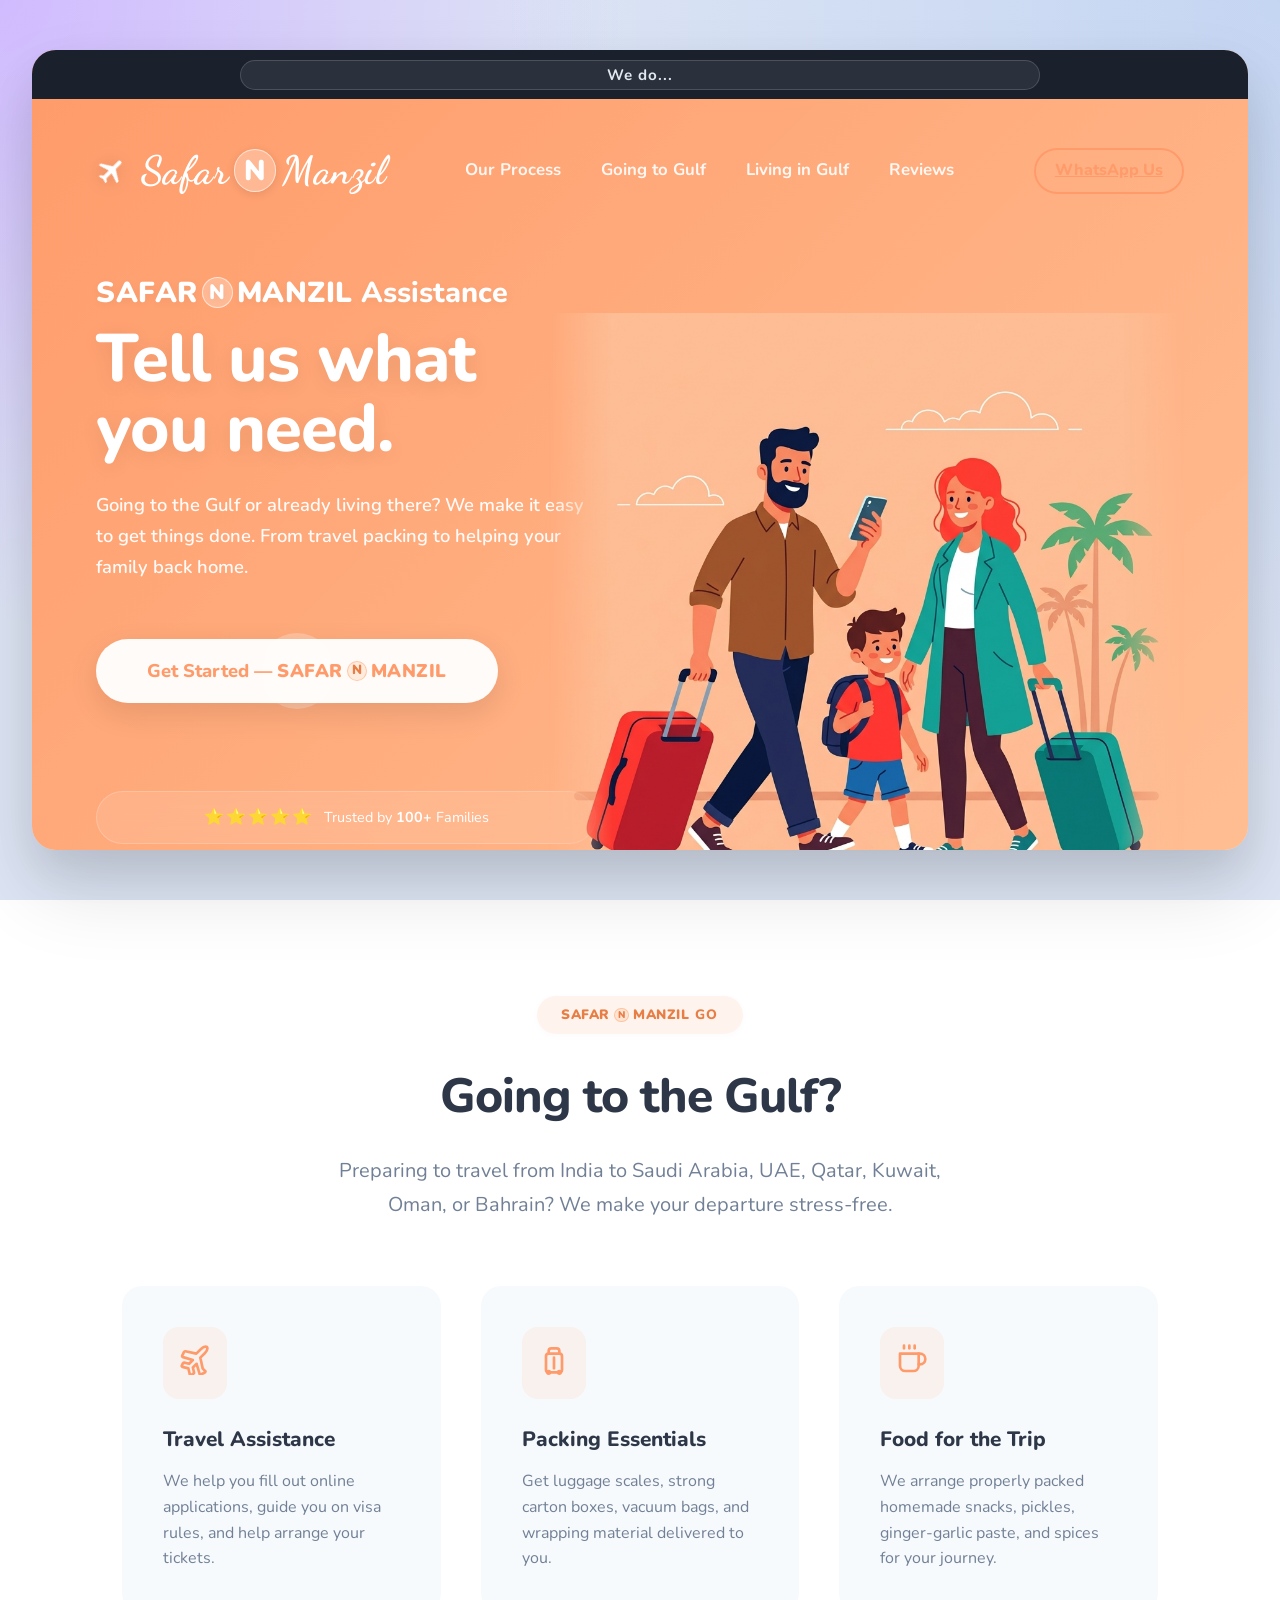
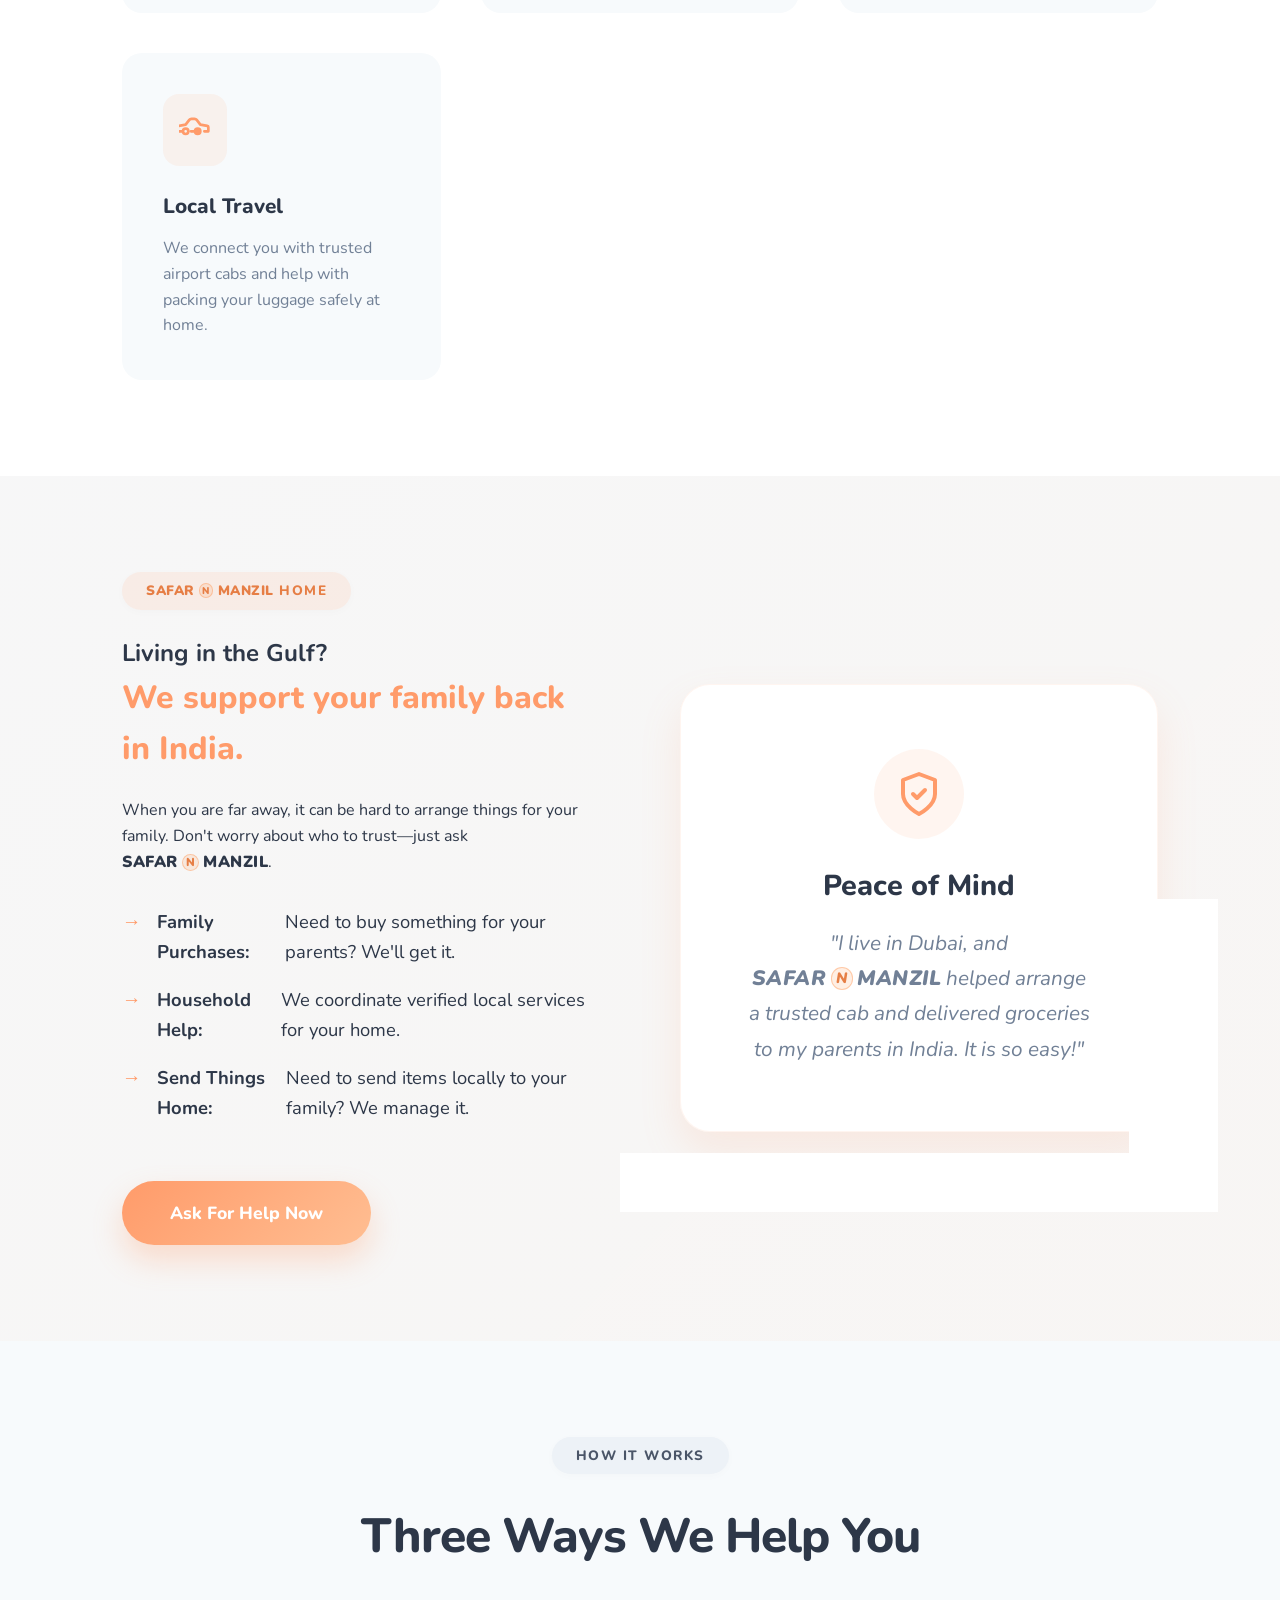
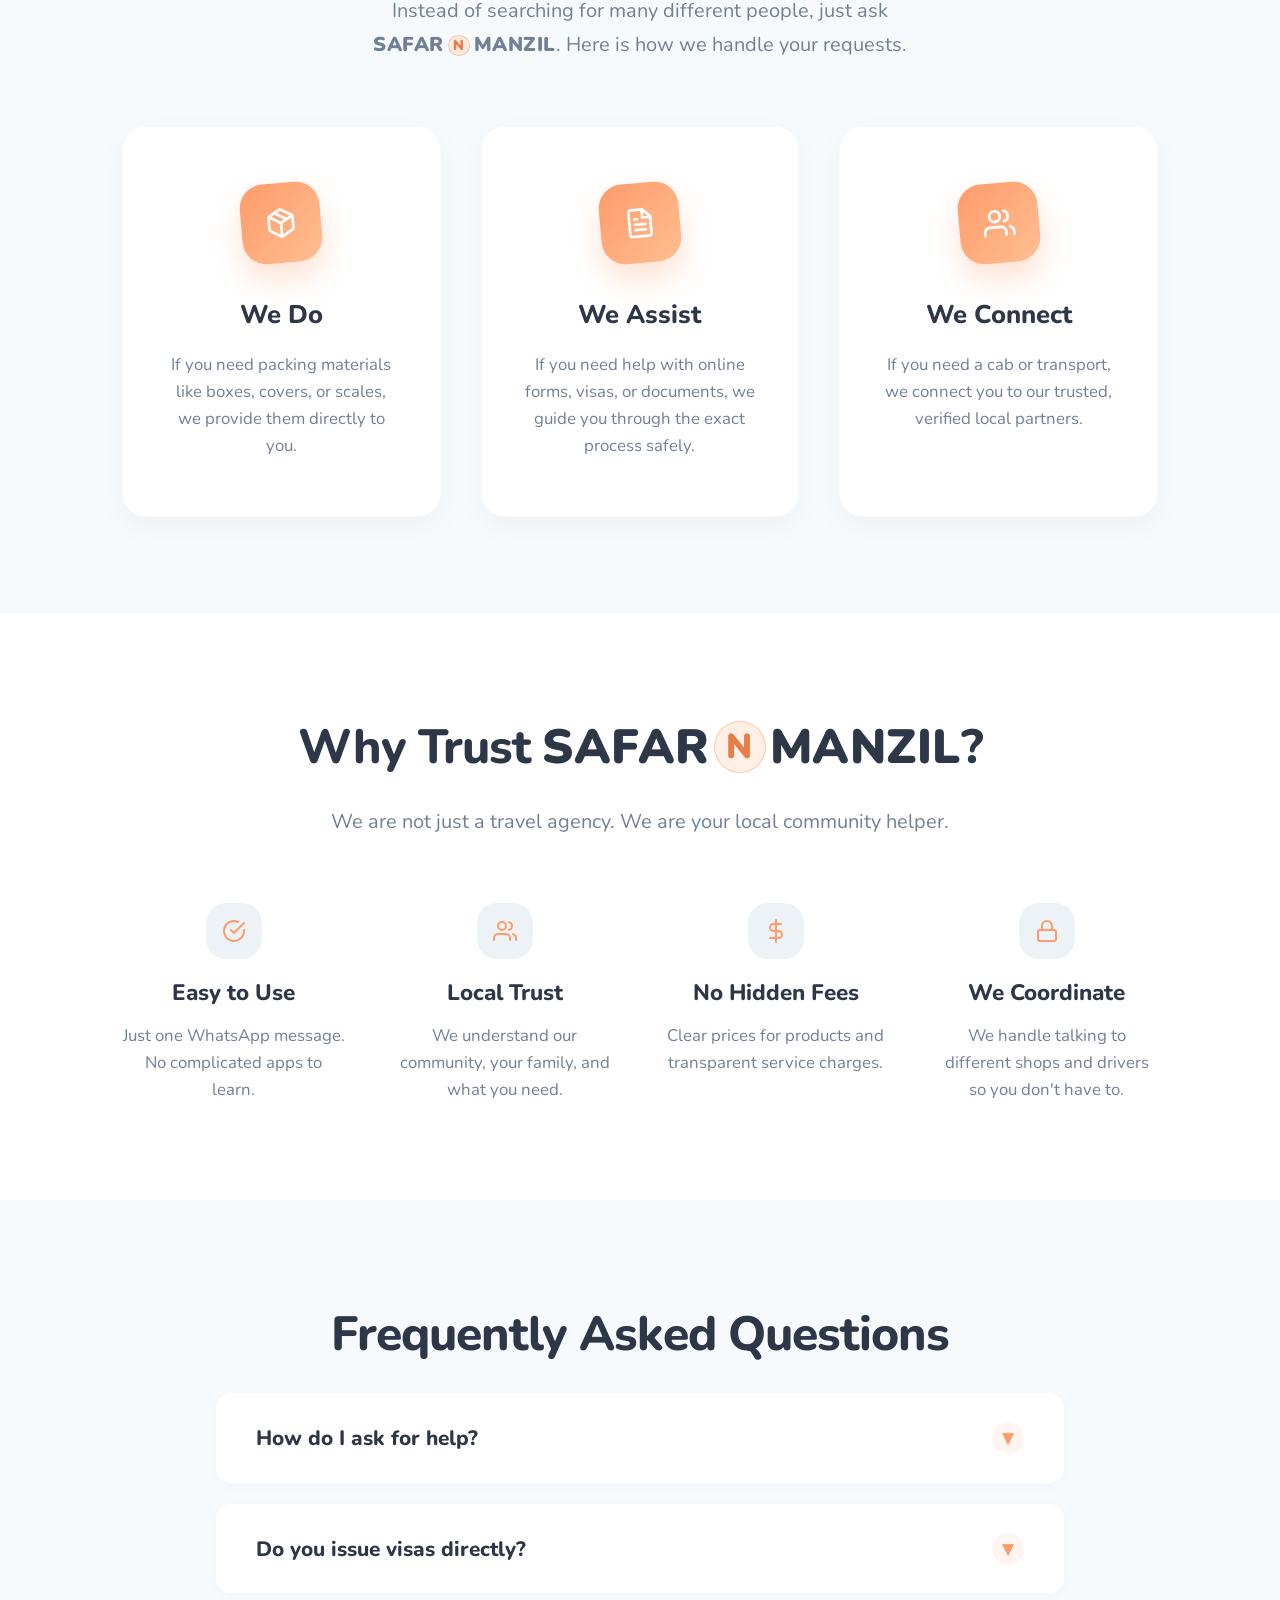
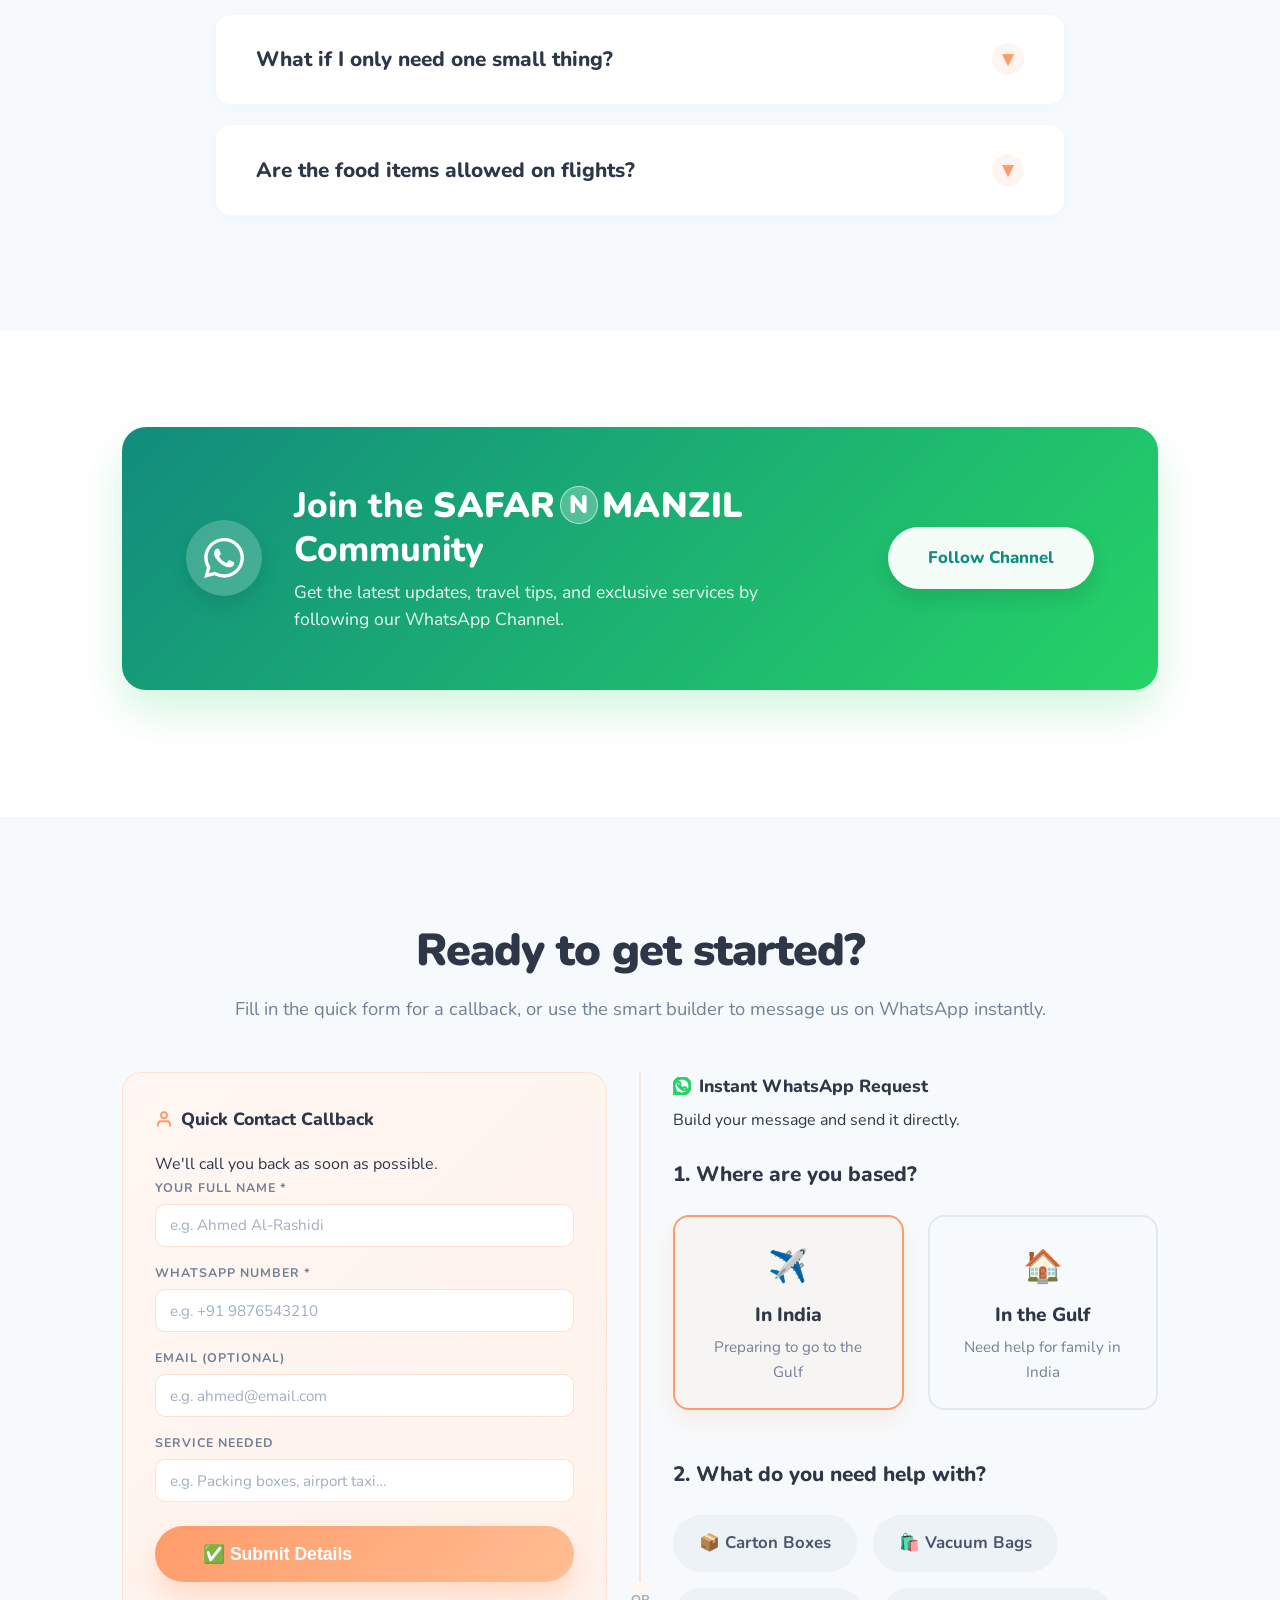
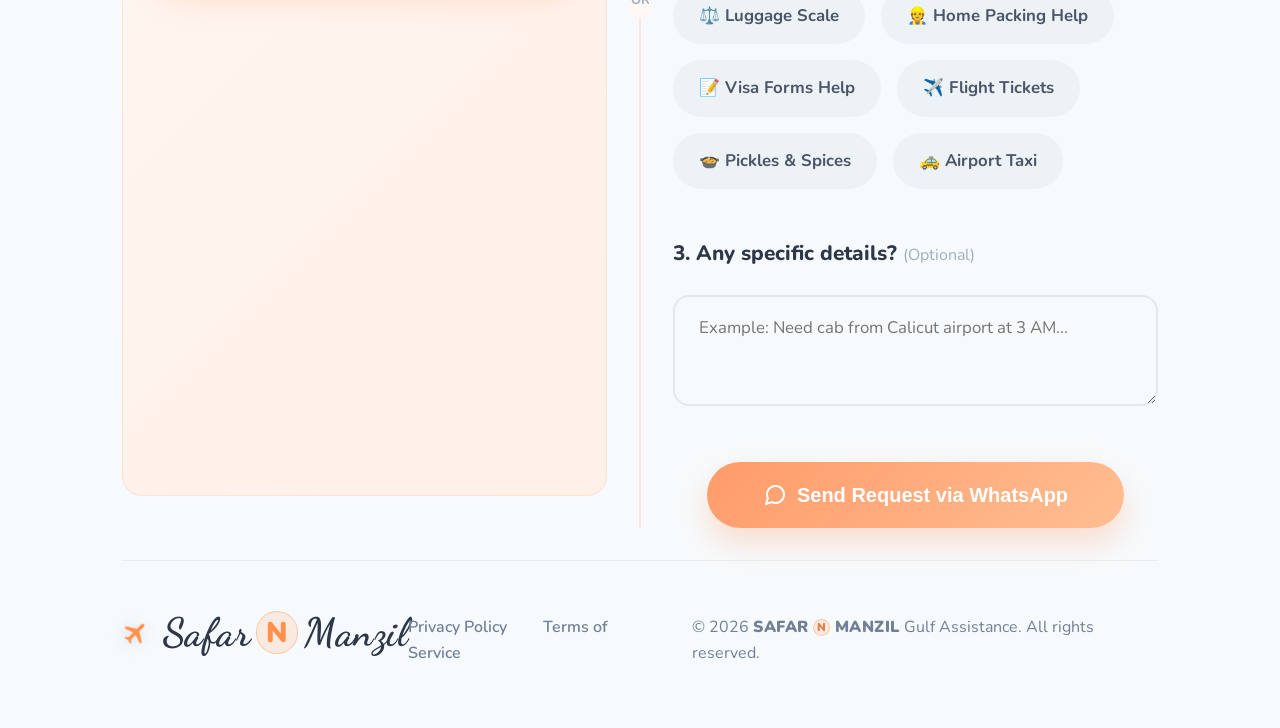
==== commit b7328a80: "feat: use a wide pill-shaped text slider for utility bar" ====
--- a/index.html
+++ b/index.html
@@ -121,20 +121,20 @@
             <!-- Utility Bar -->
             <div class="utility-bar">
                 <div class="utility-content">
-                    <div class="utility-badge ticker-box">
-                        <div class="ticker-wrapper">
-                            <span>We are always here...</span>
-                            <span>Always with you...</span>
+                    <div class="utility-full-ticker">
+                        <div class="ticker-wrapper-large">
                             <span>We do...</span>
                             <span>We assist...</span>
-                            <span>We coordinate...</span>
+                            <span>We provide...</span>
                             <span>We are always here...</span>
-                        </div>
-                    </div>
-                    <a href="https://wa.me/917207071874" class="utility-phone" target="_blank">
-                        <svg width="14" height="14" viewBox="0 0 24 24" fill="none" stroke="currentColor" stroke-width="2" stroke-linecap="round" stroke-linejoin="round" style="margin-right:4px;"><path d="M22 16.92v3a2 2 0 0 1-2.18 2 19.79 19.79 0 0 1-8.63-3.07 19.5 19.5 0 0 1-6-6 19.79 19.79 0 0 1-3.07-8.67A2 2 0 0 1 4.11 2h3a2 2 0 0 1 2 1.72 12.84 12.84 0 0 0 .7 2.81 2 2 0 0 1-.45 2.11L8.09 9.91a16 16 0 0 0 6 6l1.27-1.27a2 2 0 0 1 2.11-.45 12.84 12.84 0 0 0 2.81.7A2 2 0 0 1 22 16.92z"></path></svg>
-                        WhatsApp Us: +91 7207071874
-                    </a>
+                            <span>We are always with you...</span>
+                            <a href="https://wa.me/917207071874" target="_blank">
+                                <svg width="14" height="14" viewBox="0 0 24 24" fill="none" stroke="currentColor" stroke-width="2" stroke-linecap="round" stroke-linejoin="round" style="margin-right:6px;"><path d="M22 16.92v3a2 2 0 0 1-2.18 2 19.79 19.79 0 0 1-8.63-3.07 19.5 19.5 0 0 1-6-6 19.79 19.79 0 0 1-3.07-8.67A2 2 0 0 1 4.11 2h3a2 2 0 0 1 2 1.72 12.84 12.84 0 0 0 .7 2.81 2 2 0 0 1-.45 2.11L8.09 9.91a16 16 0 0 0 6 6l1.27-1.27a2 2 0 0 1 2.11-.45 12.84 12.84 0 0 0 2.81.7A2 2 0 0 1 22 16.92z"></path></svg>
+                                WhatsApp Us: +91 7207071874
+                            </a>
+                            <span>We do...</span>
+                        </div>
+                    </div>
                 </div>
             </div>
             
--- a/style.css
+++ b/style.css
@@ -1188,65 +1188,66 @@
 }
 .utility-content {
     display: flex;
-    justify-content: space-between;
+    justify-content: center;
     width: 100%;
     align-items: center;
 }
-.utility-badge {
+
+/* Ticker Box Animation */
+.utility-full-ticker {
+    width: 100%;
+    max-width: 800px;
+    height: 30px;
+    overflow: hidden;
+    position: relative;
+    display: flex;
+    justify-content: center;
+    align-items: flex-start;
+    background: rgba(255, 255, 255, 0.08);
+    border-radius: 50px;
+    border: 1px solid rgba(255, 255, 255, 0.15);
+}
+
+.ticker-wrapper-large {
+    display: flex;
+    flex-direction: column;
+    animation: ticker-large 18s cubic-bezier(0.25, 0.8, 0.25, 1) infinite;
+}
+
+.utility-full-ticker:hover .ticker-wrapper-large {
+    animation-play-state: paused;
+}
+
+.ticker-wrapper-large span,
+.ticker-wrapper-large a {
+    height: 30px;
+    display: flex;
+    align-items: center;
+    justify-content: center;
+    font-size: 0.95rem;
     font-weight: 700;
     color: #E2E8F0;
-    letter-spacing: 0.5px;
-}
-
-/* Ticker Box Animation */
-.ticker-box {
-    height: 24px;
-    overflow: hidden;
-    position: relative;
-    display: inline-flex;
-    align-items: center;
-    background: rgba(255, 255, 255, 0.1);
-    padding: 0.2rem 1.2rem;
-    border-radius: 50px;
-    border: 1px solid rgba(255, 255, 255, 0.15);
-}
-
-.ticker-wrapper {
-    display: flex;
-    flex-direction: column;
-    animation: ticker 12s cubic-bezier(0.25, 0.8, 0.25, 1) infinite;
-}
-
-.ticker-wrapper span {
-    height: 24px;
-    display: flex;
-    align-items: center;
-    font-size: 0.85rem;
-    font-weight: 700;
-    color: rgba(255, 255, 255, 0.95);
-    letter-spacing: 0.05em;
+    letter-spacing: 1px;
+    text-decoration: none;
     white-space: nowrap;
 }
 
-@keyframes ticker {
-    0%, 15% { transform: translateY(0); }
-    20%, 35% { transform: translateY(-24px); }
-    40%, 55% { transform: translateY(-48px); }
-    60%, 75% { transform: translateY(-72px); }
-    80%, 95% { transform: translateY(-96px); }
-    100% { transform: translateY(-120px); }
-}
-.utility-phone {
-    display: inline-flex;
-    align-items: center;
+.ticker-wrapper-large a {
     color: #FF9B6A;
-    font-weight: 800;
-    text-decoration: none;
-    letter-spacing: 1px;
-    transition: color 0.3s;
-}
-.utility-phone:hover {
+}
+
+.ticker-wrapper-large a:hover {
     color: white;
+}
+
+@keyframes ticker-large {
+    0%, 12% { transform: translateY(0); }
+    16.66%, 28.66% { transform: translateY(-30px); }
+    33.33%, 45.33% { transform: translateY(-60px); }
+    50%, 62% { transform: translateY(-90px); }
+    66.66%, 78.66% { transform: translateY(-120px); }
+    83.33%, 95.33% { transform: translateY(-150px); }
+    100% { transform: translateY(-180px); }
 }
 
 .nav-cta-btn {
@@ -1286,7 +1287,6 @@
 
 @media (max-width: 1000px) {
     .utility-bar { padding: 0.5rem 1.5rem; }
-    .utility-badge { margin-bottom: 0.4rem; }
     .utility-content { flex-direction: column; justify-content: center; }
     .top-nav.scrolled { padding: 1rem 1.5rem; }
     .desktop-cta { display: none !important; }
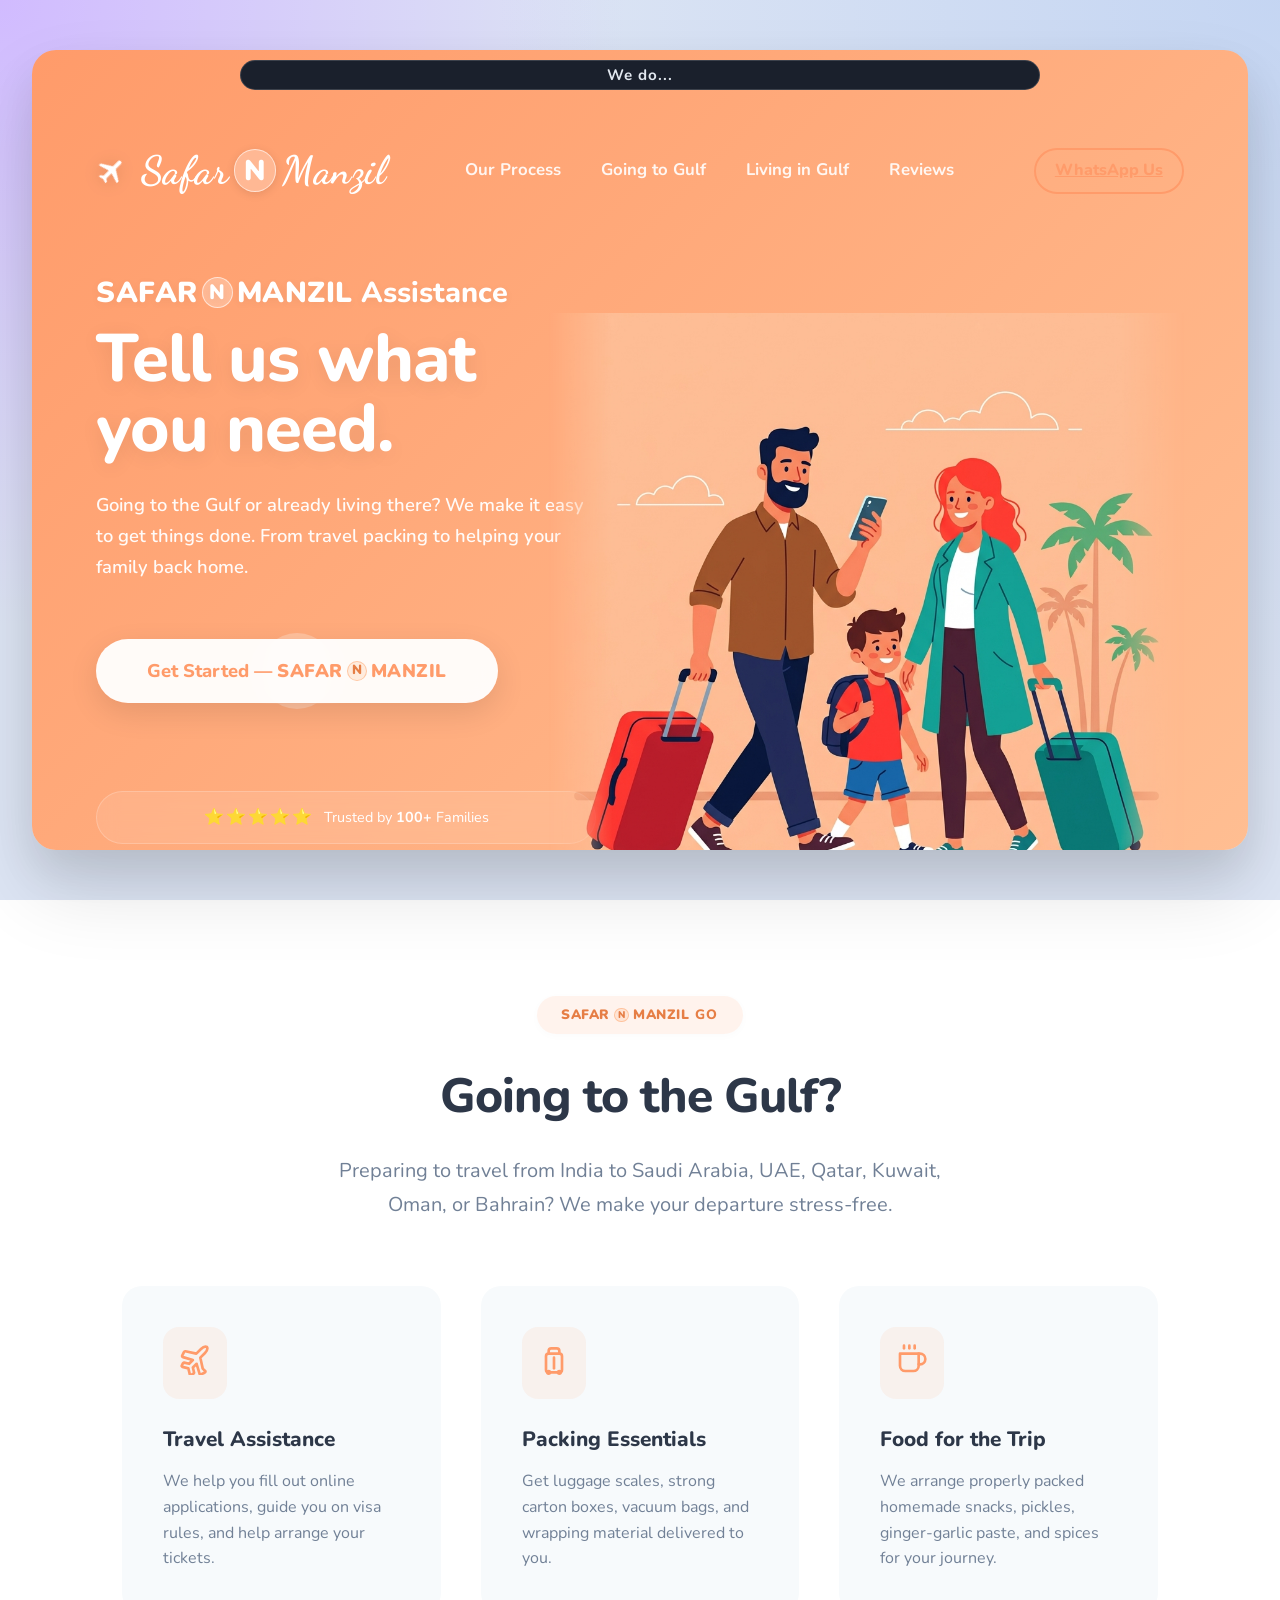
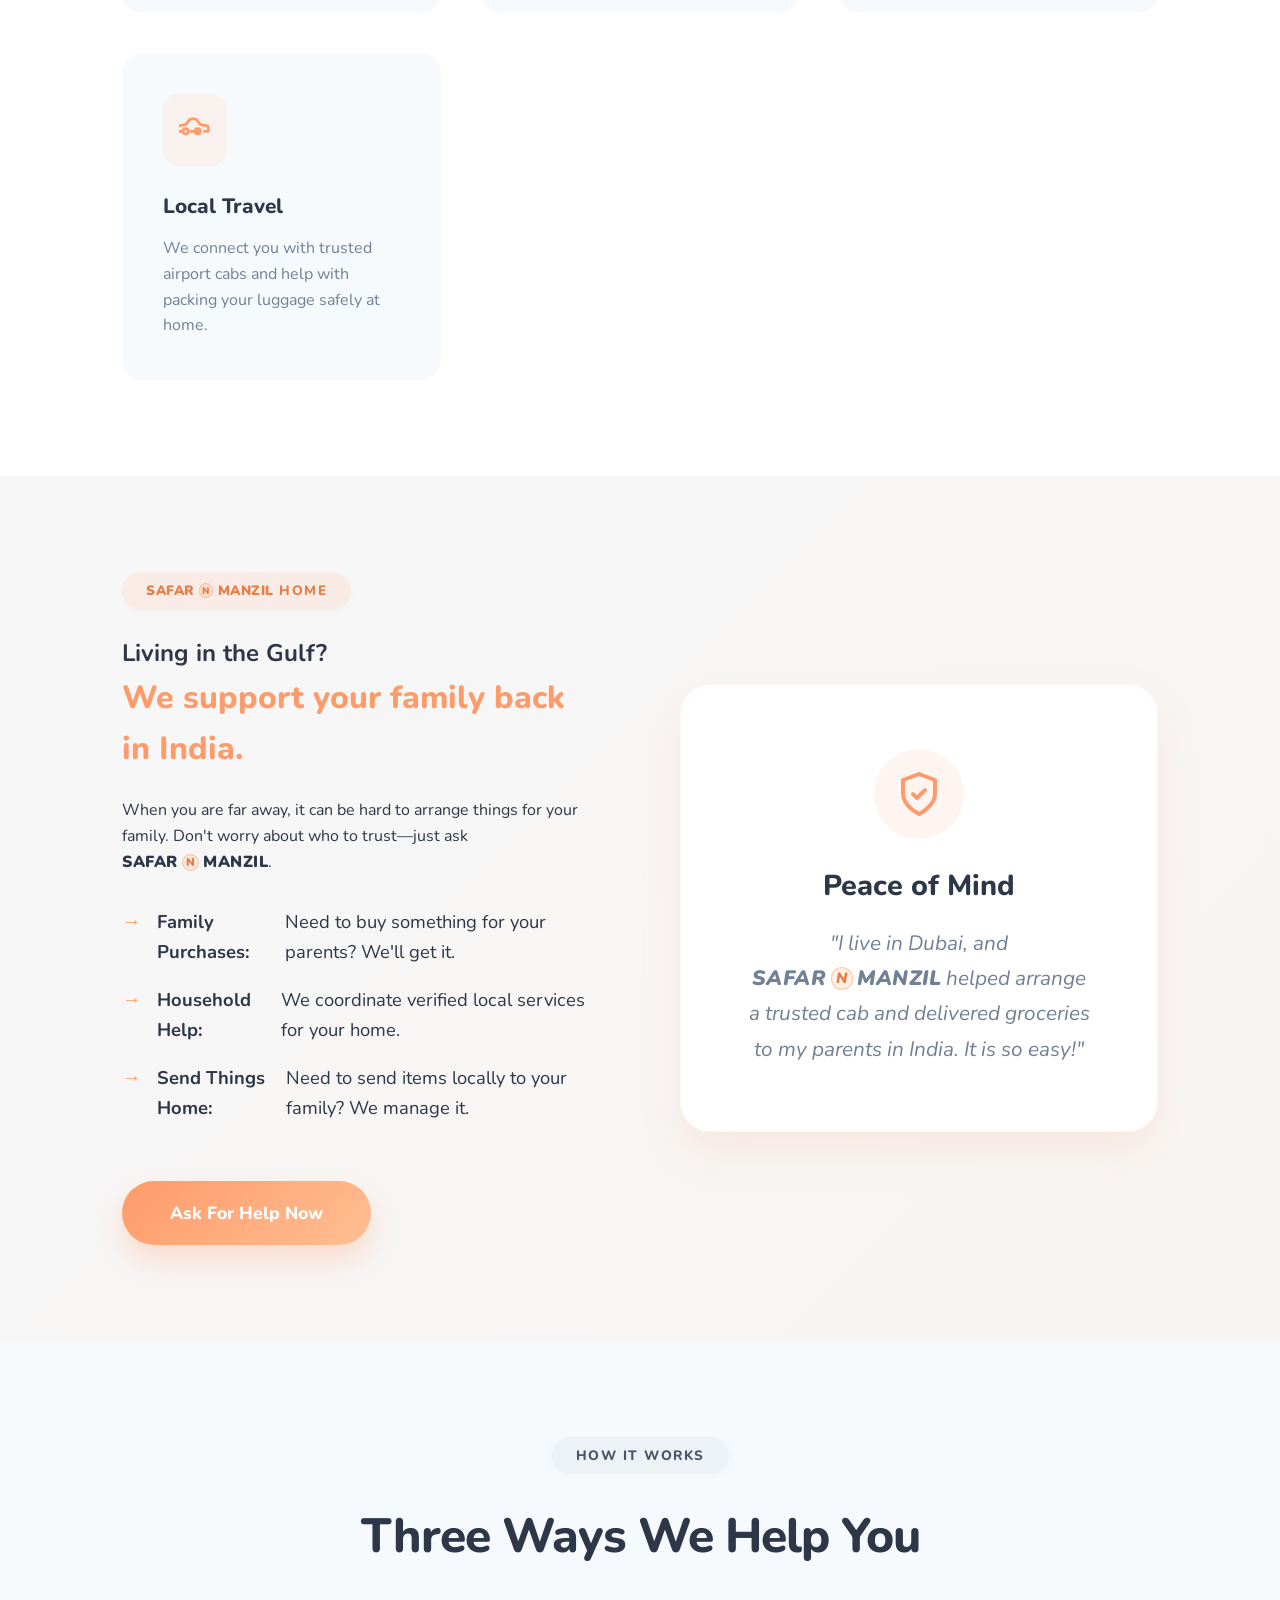
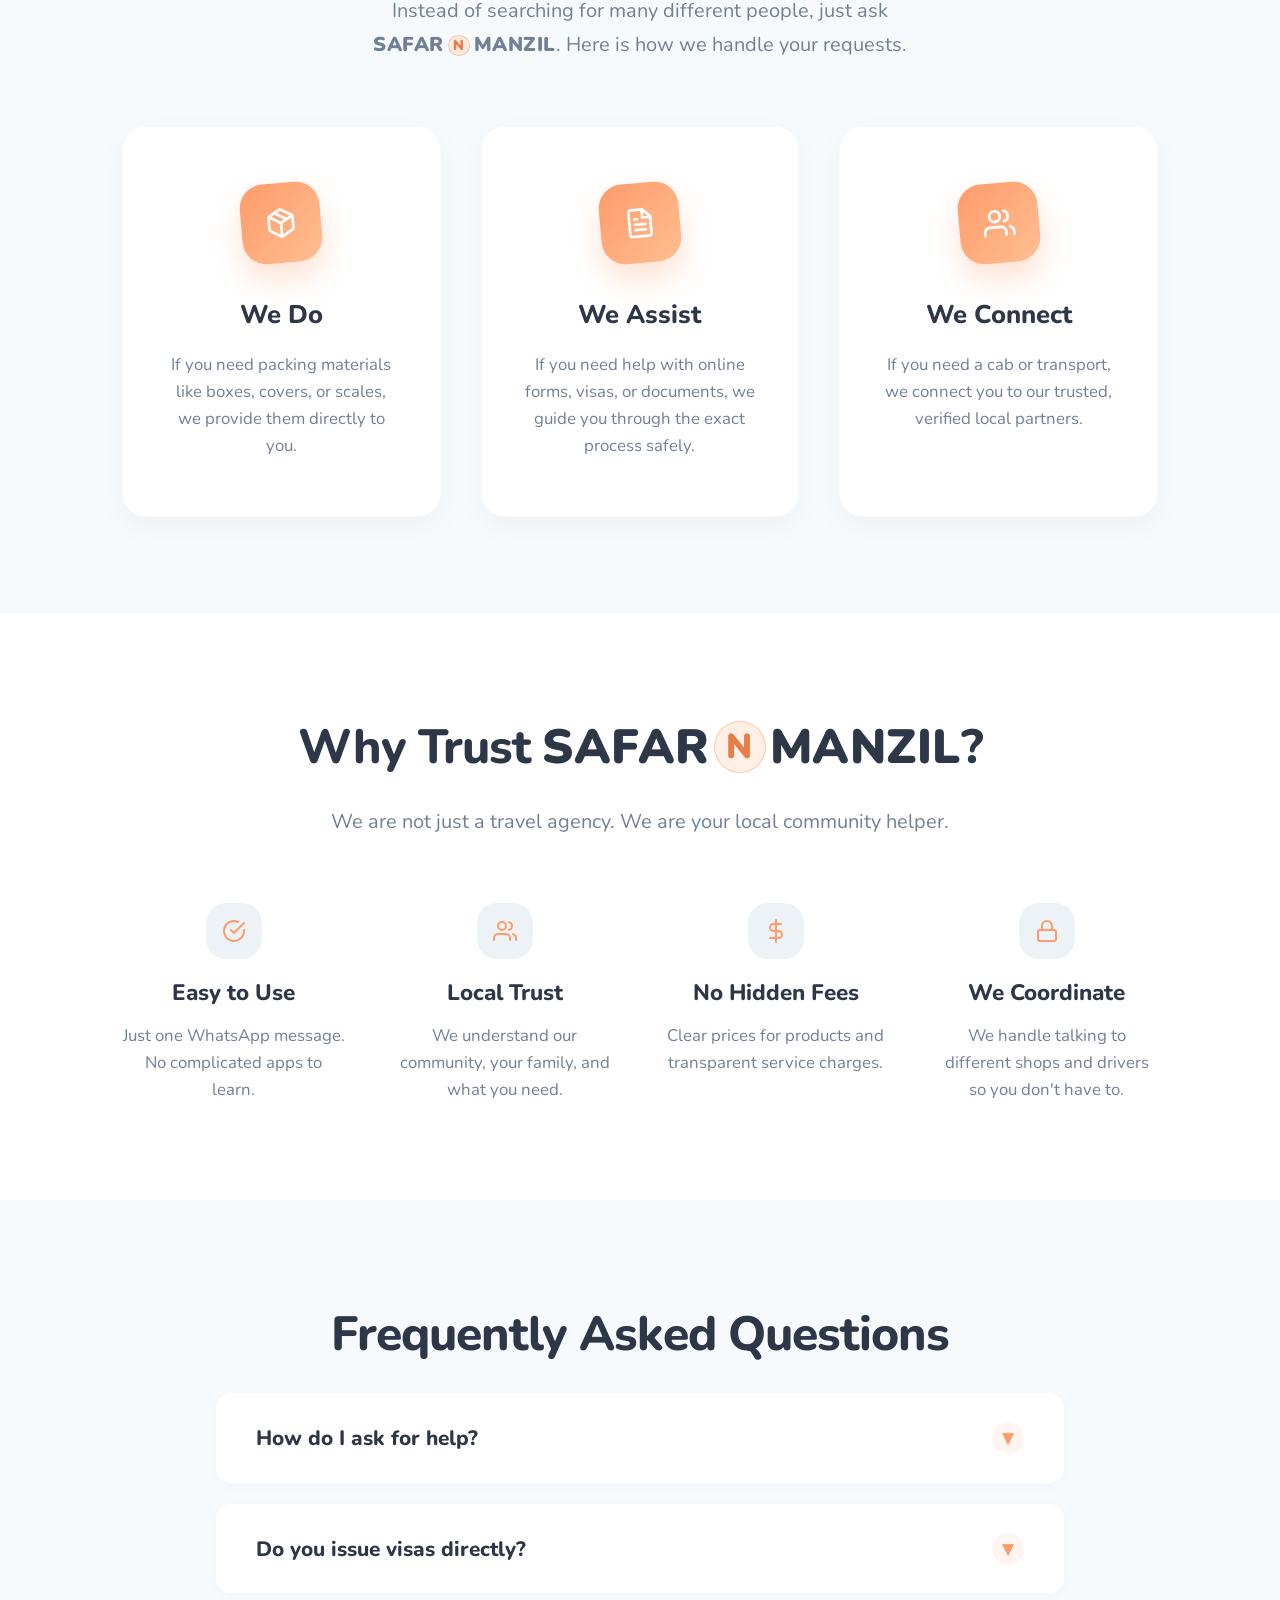
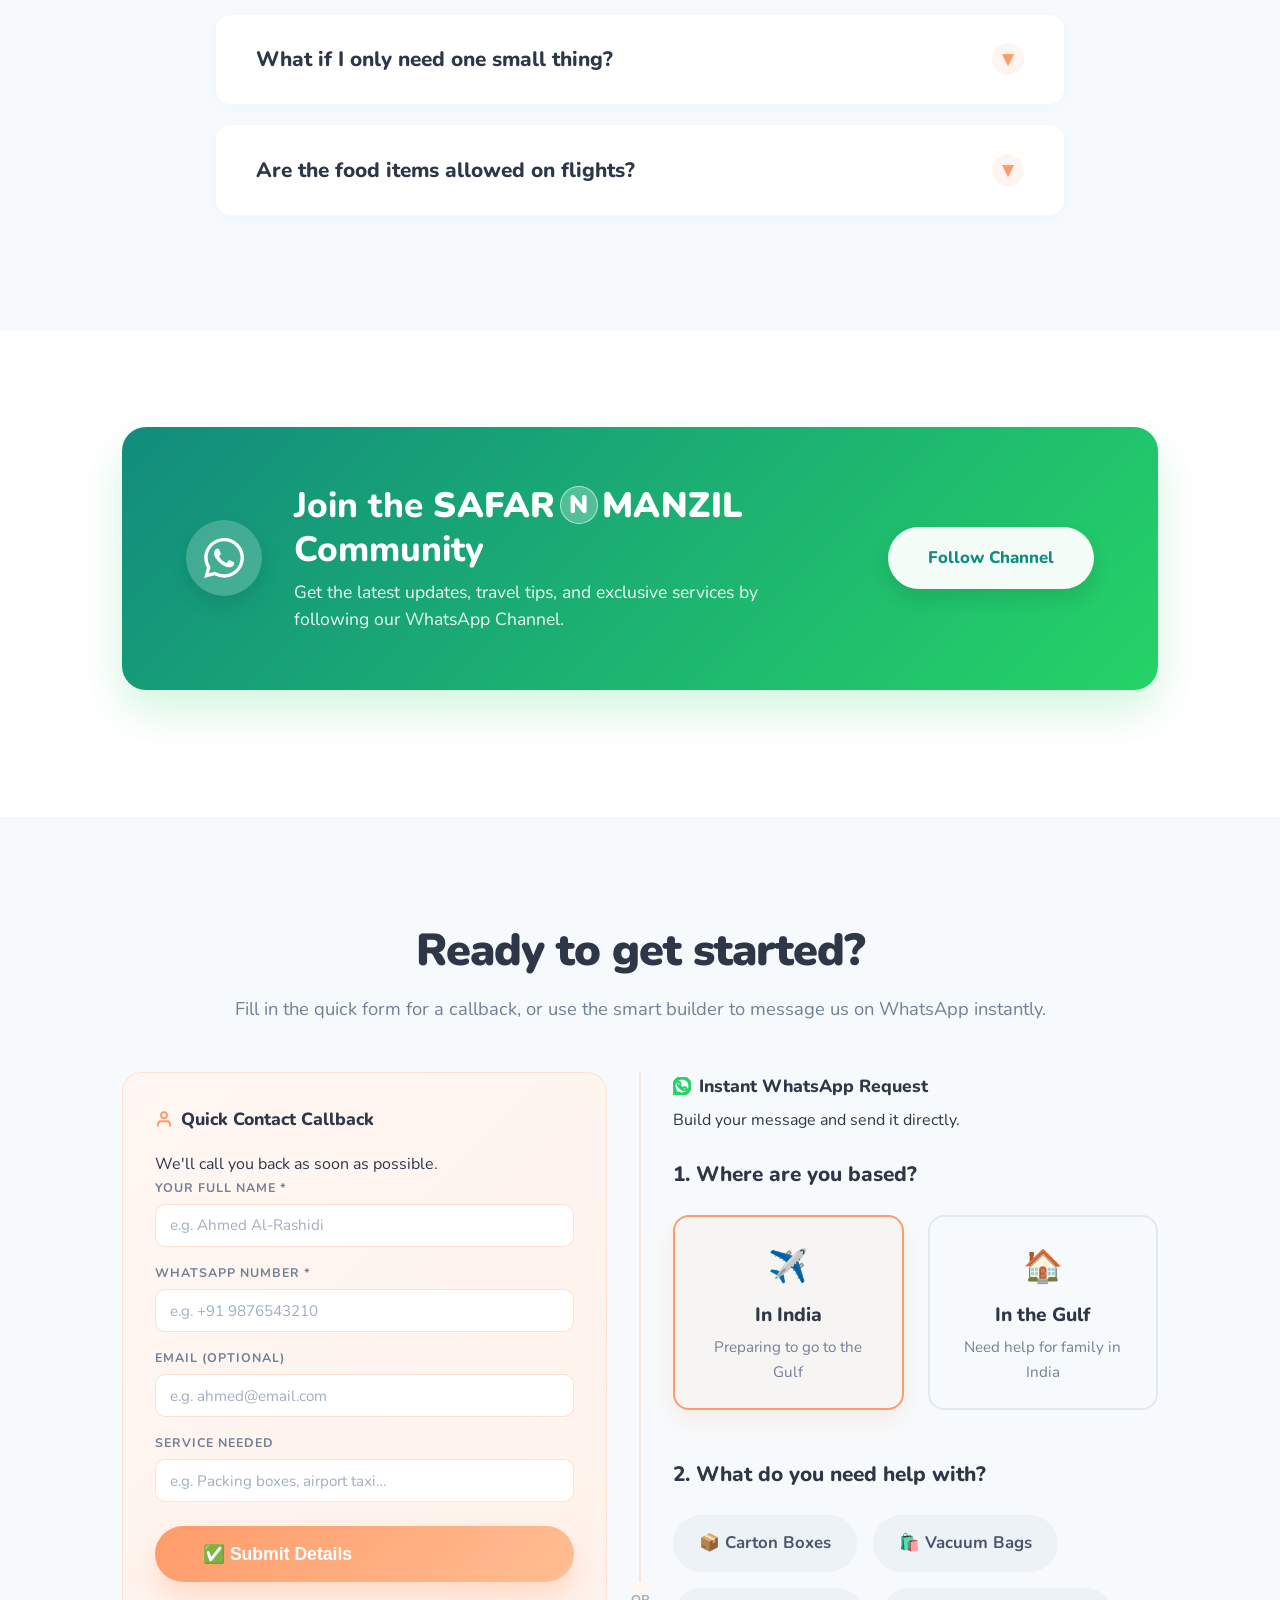
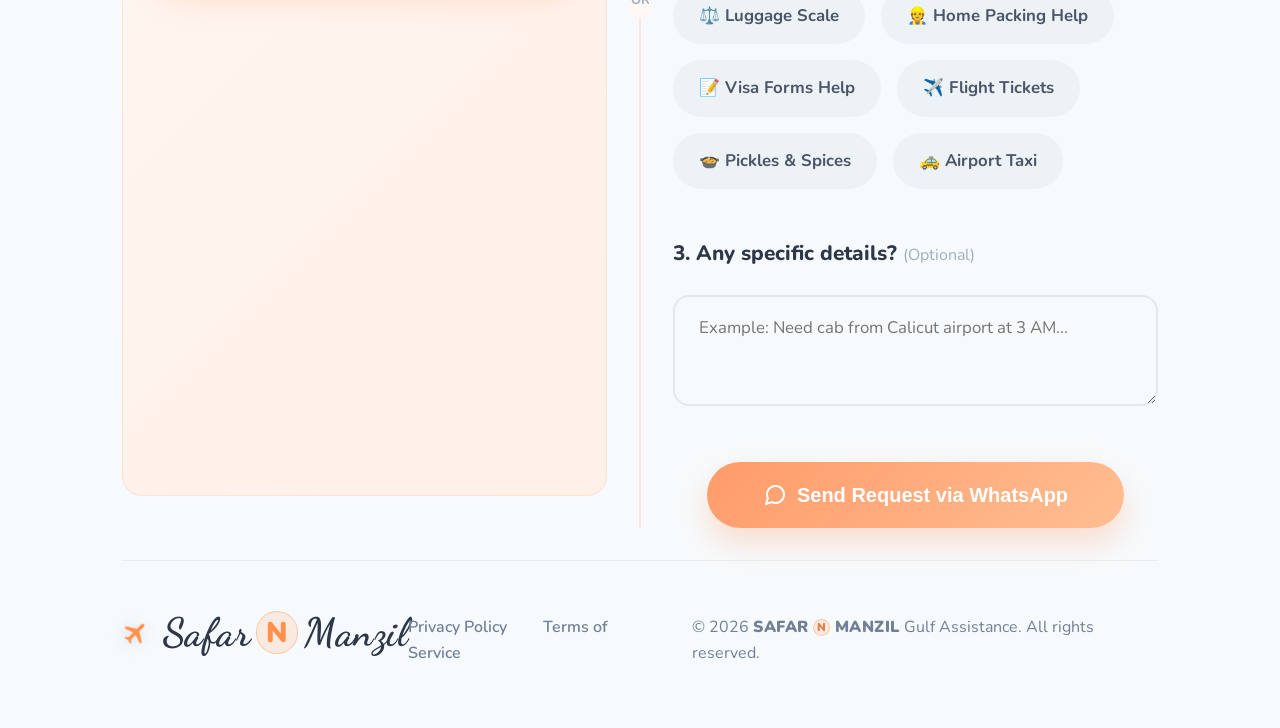
==== commit b9f7e539: "feat: add reviews page with supabase integration" ====
--- a/index.html
+++ b/index.html
@@ -151,7 +151,7 @@
                         <a href="#how-it-works">Our Process</a>
                         <a href="#safar-go">Going to Gulf</a>
                         <a href="#safar-home">Living in Gulf</a>
-                        <a href="#trust">Reviews</a>
+                        <a href="reviews.html">Reviews</a>
                     </div>
                     <div class="nav-actions" style="display: flex; align-items: center; gap: 1rem;">
                         <a href="#contact" class="nav-cta-btn desktop-cta">WhatsApp Us</a>
@@ -179,7 +179,7 @@
                         <a href="#how-it-works">Our Process</a>
                         <a href="#safar-go">Going to Gulf</a>
                         <a href="#safar-home">Living in Gulf</a>
-                        <a href="#trust">Reviews</a>
+                        <a href="reviews.html">Reviews</a>
                         <a href="#contact" class="drawer-cta" style="margin-top: 1rem; border: 2px solid #FF9B6A; padding: 0.8rem; border-radius: 50px; color: #FF9B6A; font-weight: 800; text-align: center;">WhatsApp Us</a>
                     </nav>
                 </div>
--- a/style.css
+++ b/style.css
@@ -1177,7 +1177,7 @@
 
 /* --- Navbar Professionalism UI --- */
 .utility-bar {
-    background: #1A202C;
+    background: transparent;
     color: white;
     padding: 0.6rem 4rem;
     font-size: 0.85rem;
@@ -1203,7 +1203,7 @@
     display: flex;
     justify-content: center;
     align-items: flex-start;
-    background: rgba(255, 255, 255, 0.08);
+    background: #1A202C;
     border-radius: 50px;
     border: 1px solid rgba(255, 255, 255, 0.15);
 }
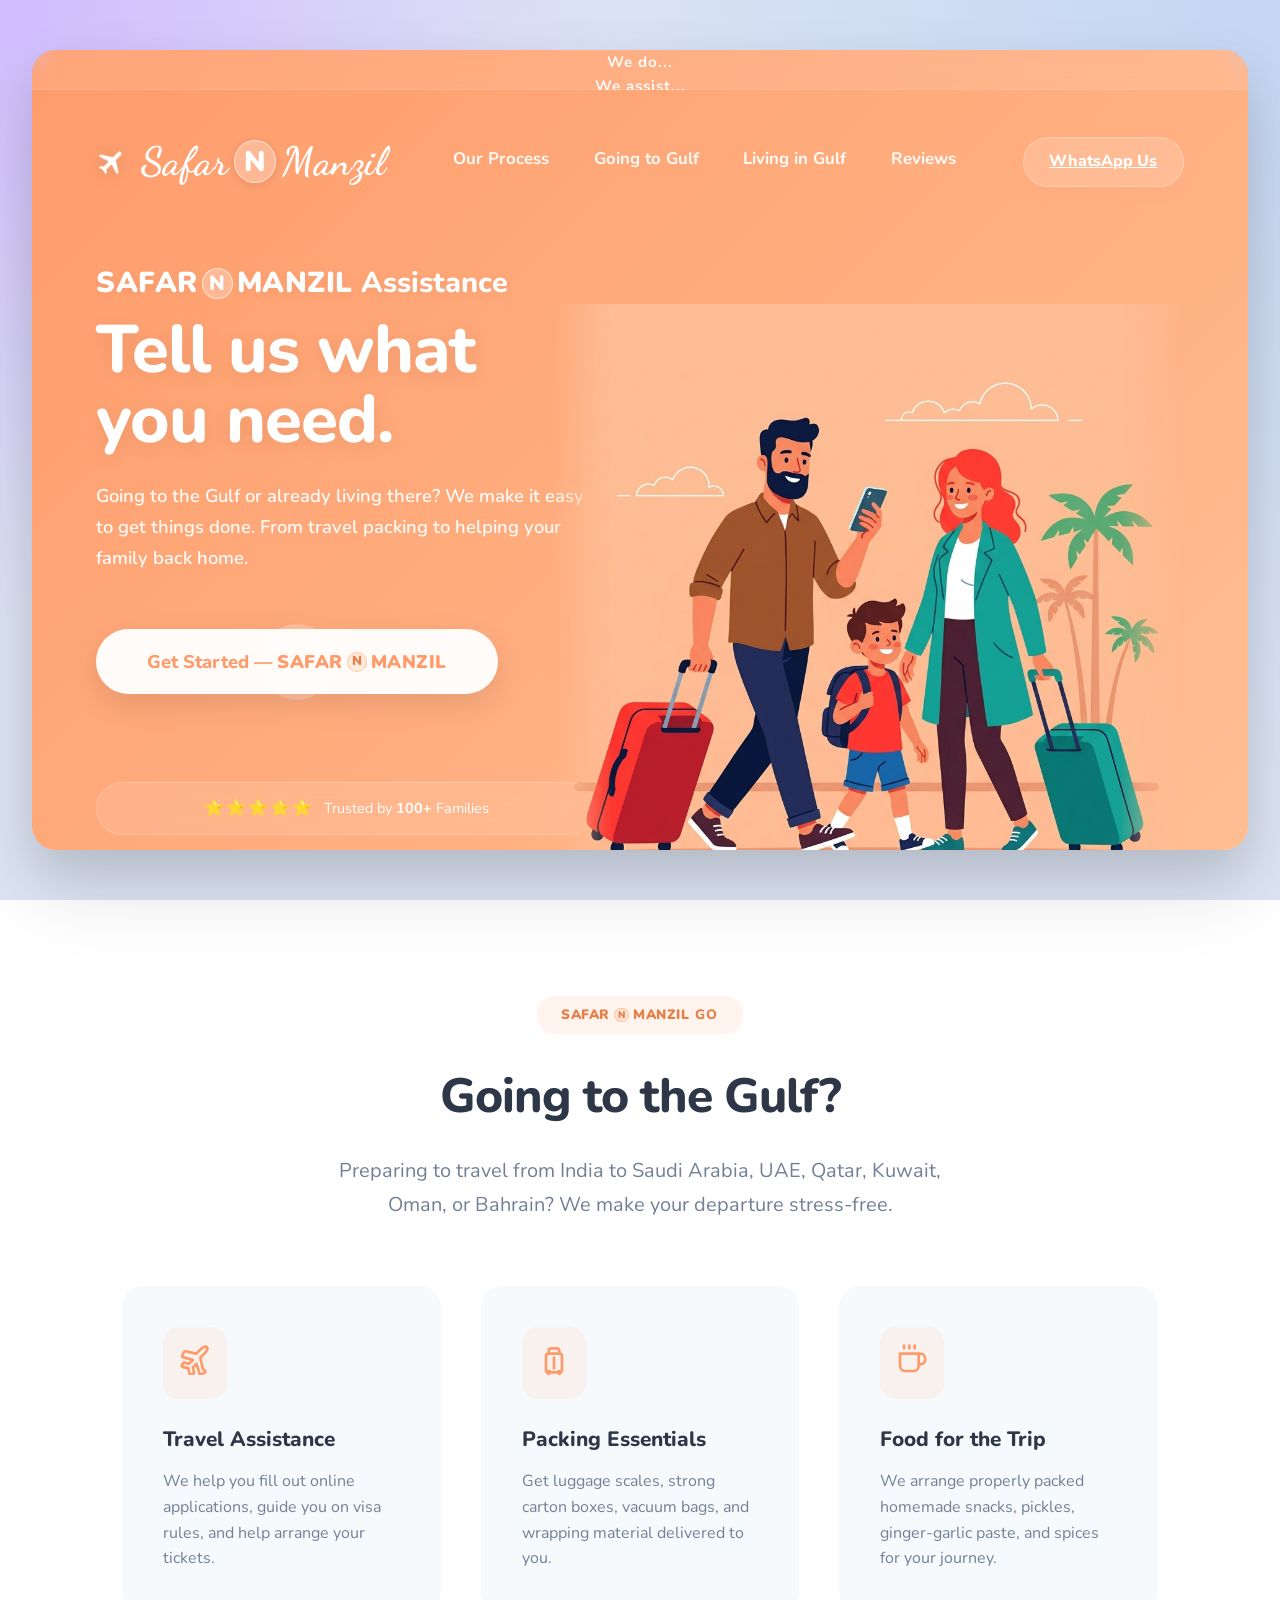
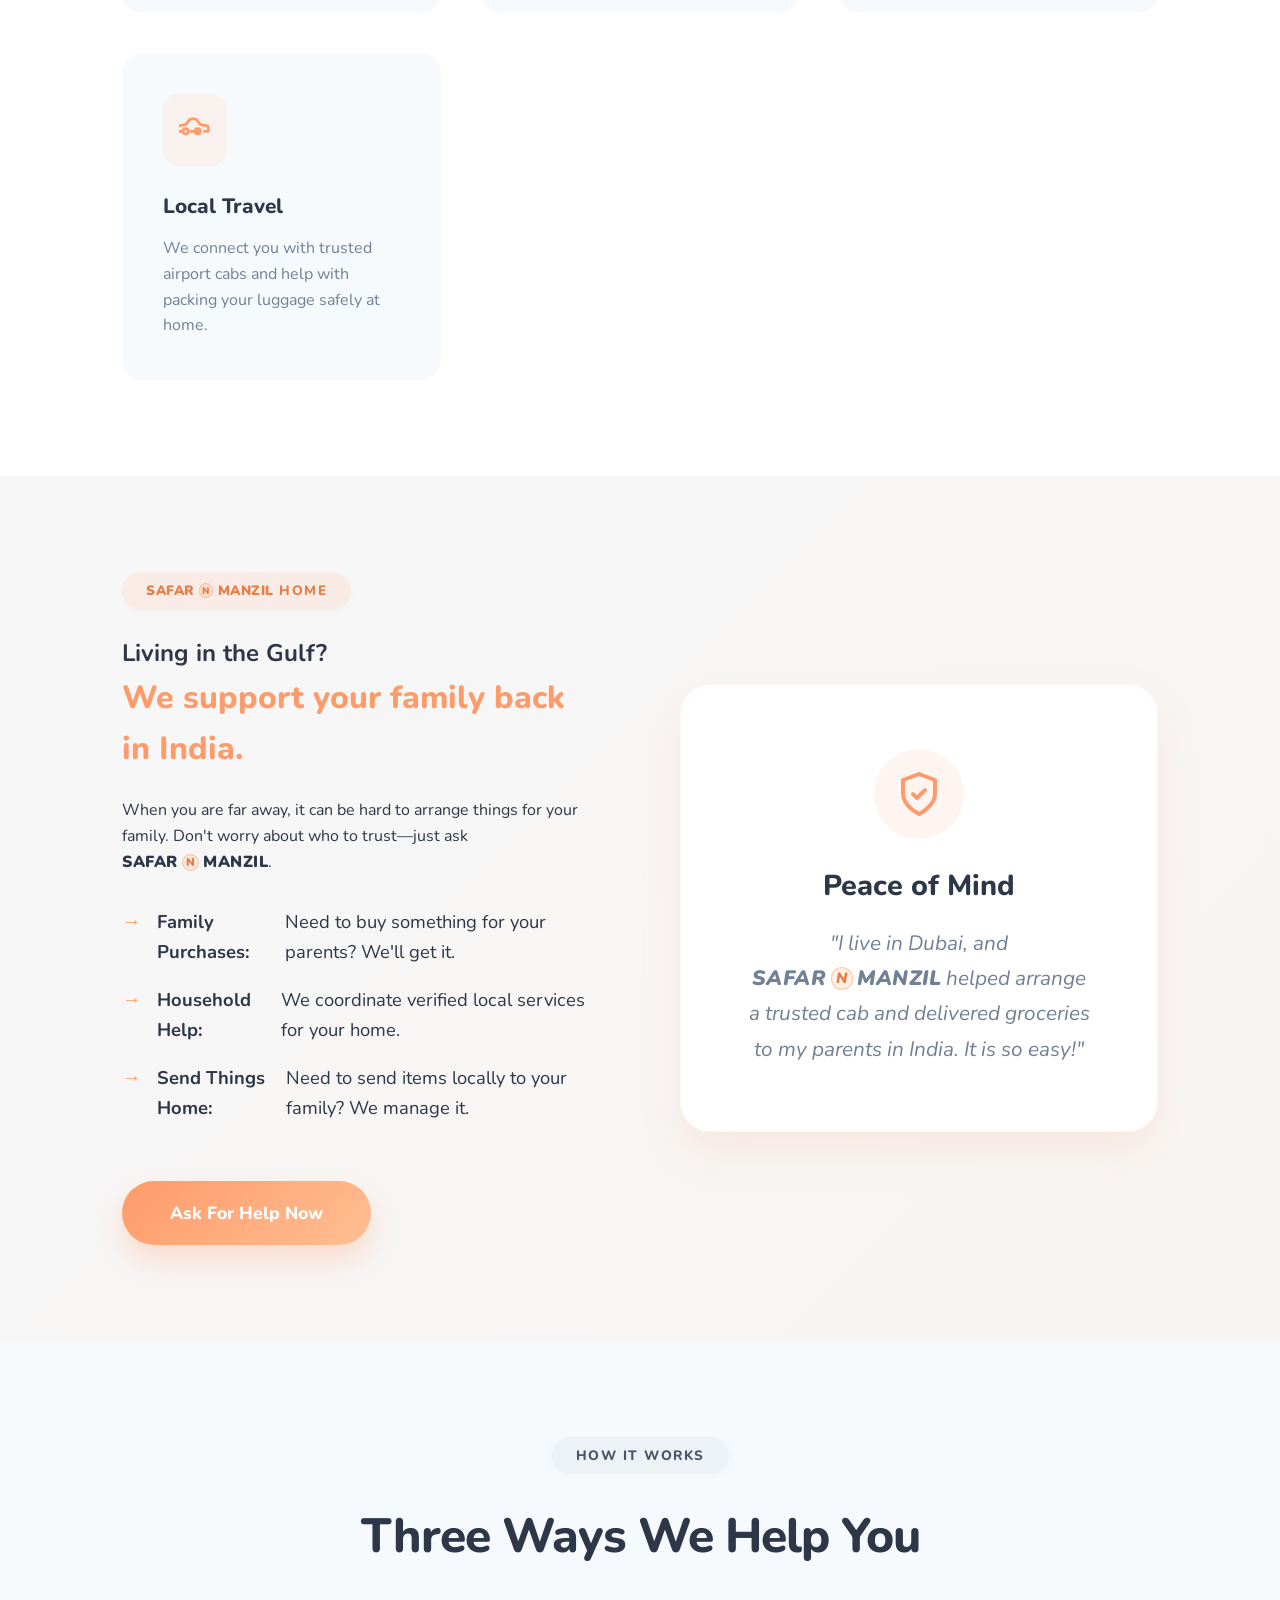
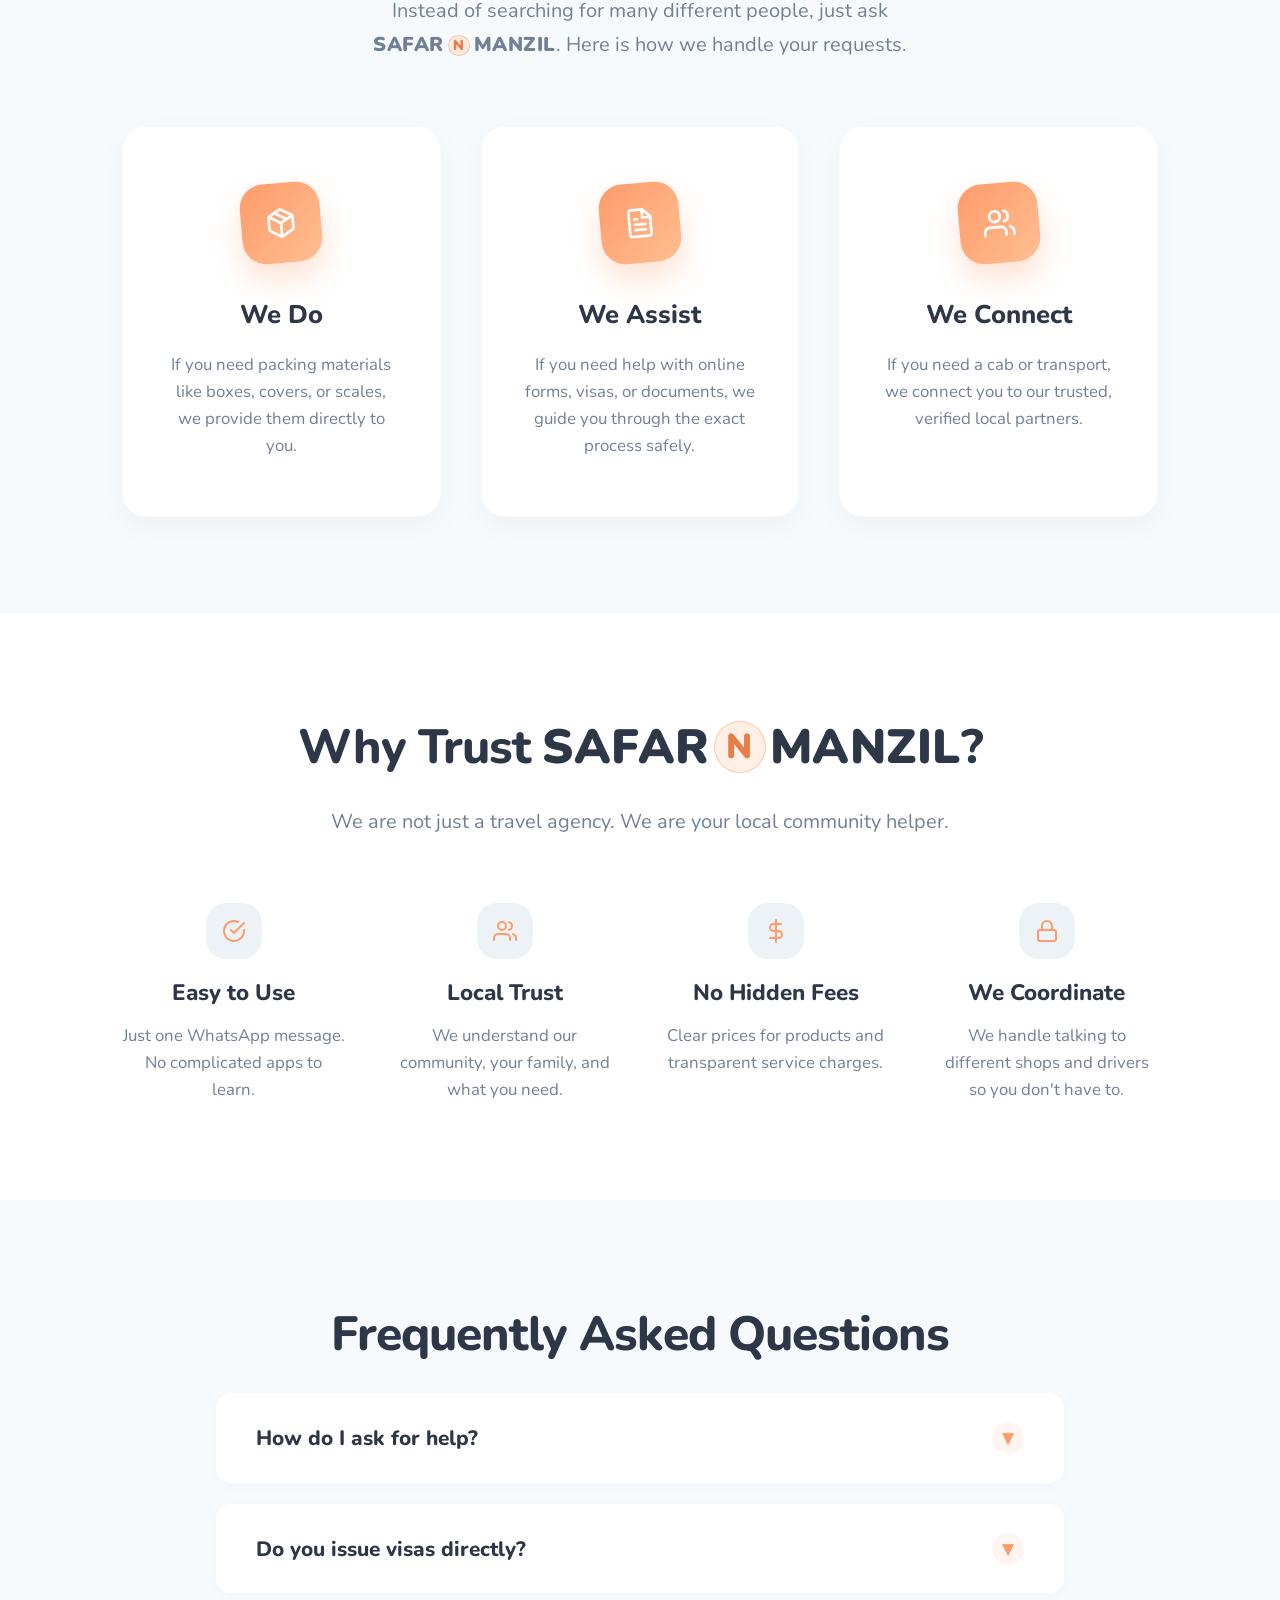
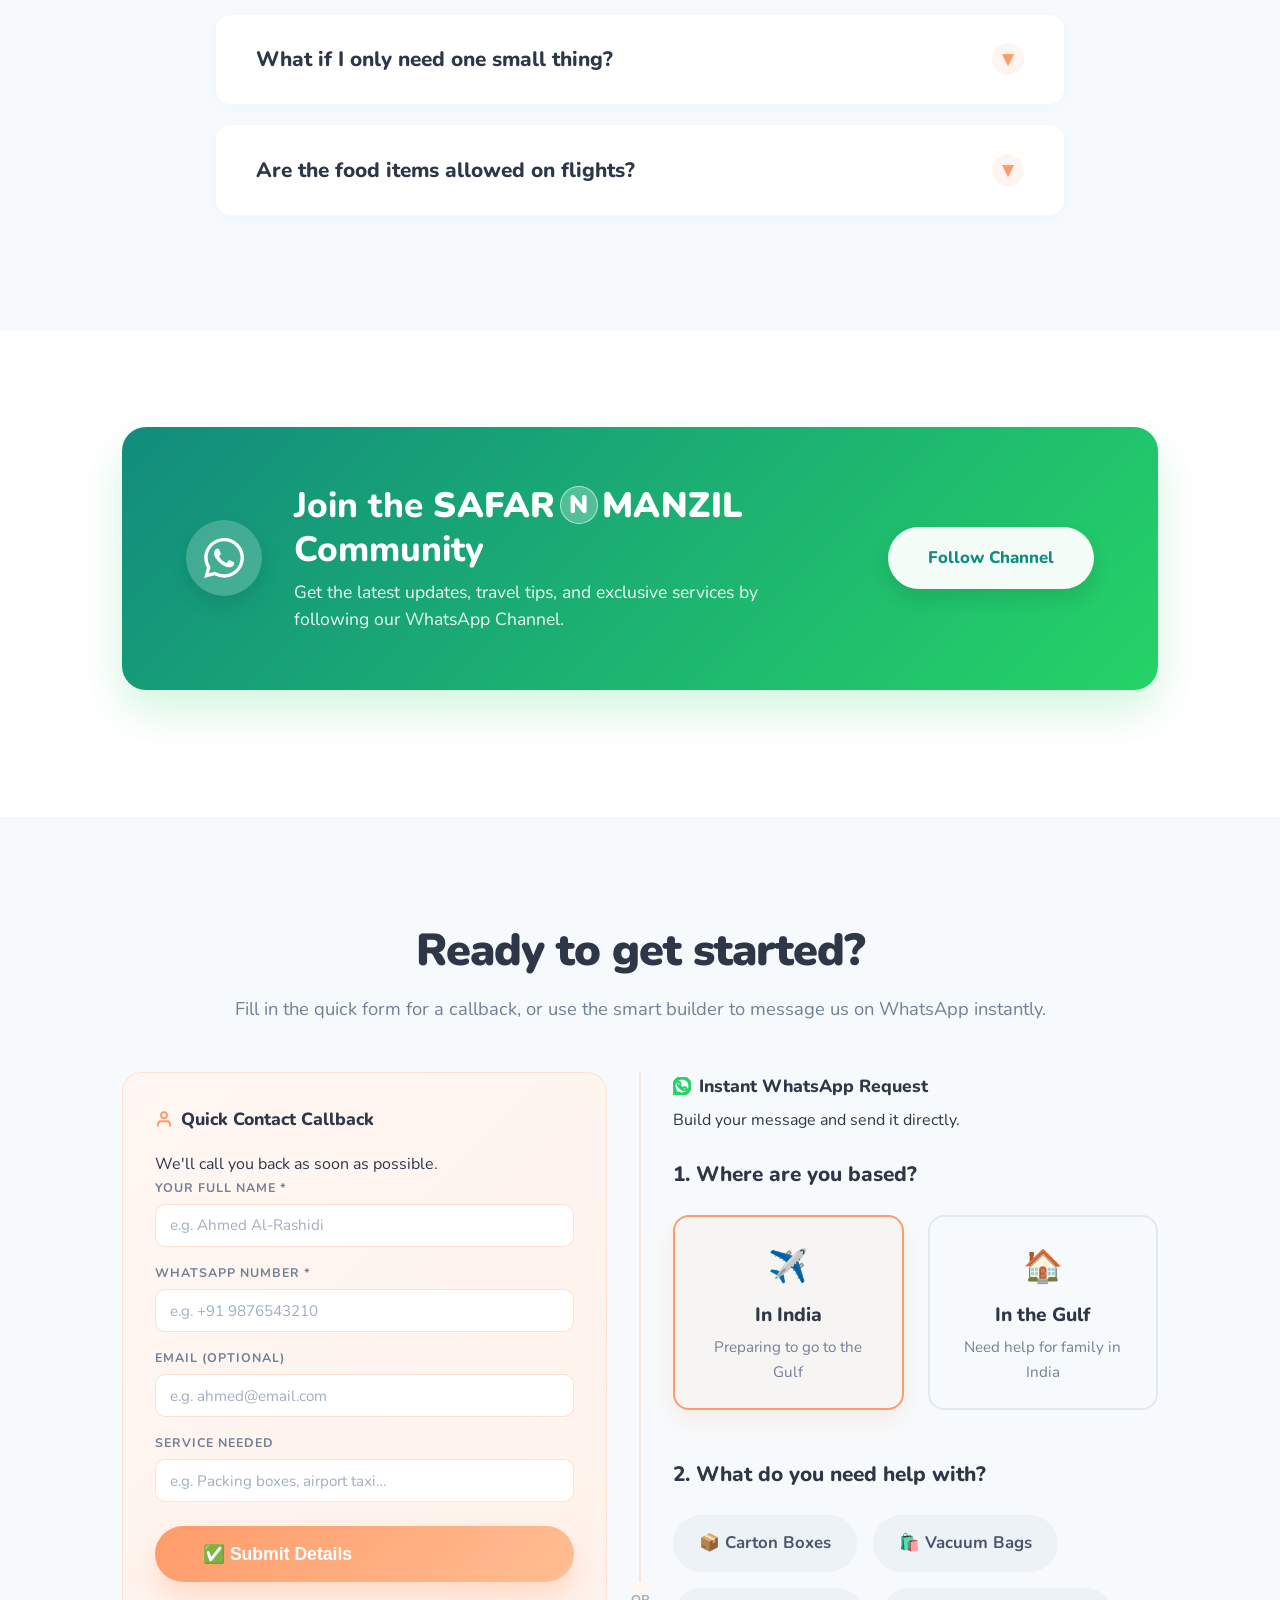
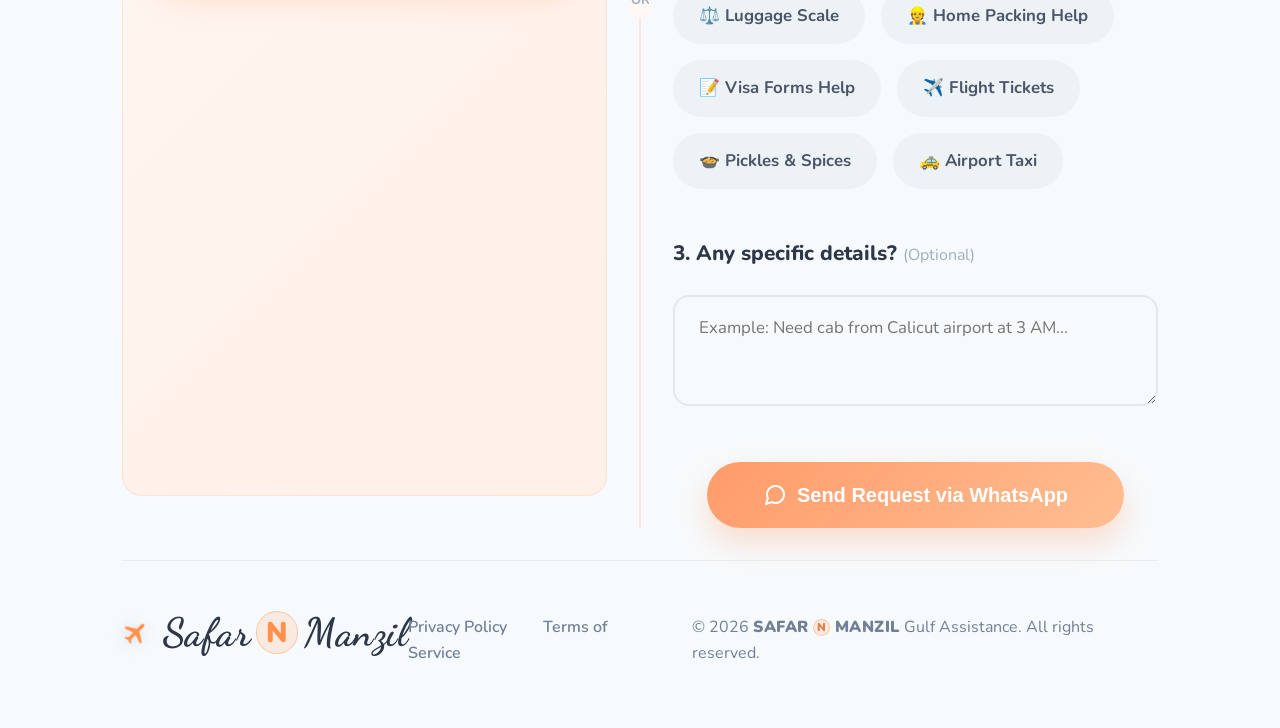
==== commit e7df604b: "feat: complete header redesign (remove sticky, premium utility & menu bar)" ====
--- a/index.html
+++ b/index.html
@@ -120,20 +120,21 @@
         <div class="dribbble-card shadow-lg">
             <!-- Utility Bar -->
             <div class="utility-bar">
-                <div class="utility-content">
-                    <div class="utility-full-ticker">
-                        <div class="ticker-wrapper-large">
-                            <span>We do...</span>
-                            <span>We assist...</span>
-                            <span>We provide...</span>
-                            <span>We are always here...</span>
-                            <span>We are always with you...</span>
-                            <a href="https://wa.me/917207071874" target="_blank">
+                <div class="utility-carousel">
+                    <div class="utility-track">
+                        <div class="utility-item">We do...</div>
+                        <div class="utility-item">We assist...</div>
+                        <div class="utility-item">We provide...</div>
+                        <div class="utility-item">We are always here...</div>
+                        <div class="utility-item">We are always with you...</div>
+                        <div class="utility-item">
+                            <a href="https://wa.me/917207071874" target="_blank" class="utility-wa-link">
                                 <svg width="14" height="14" viewBox="0 0 24 24" fill="none" stroke="currentColor" stroke-width="2" stroke-linecap="round" stroke-linejoin="round" style="margin-right:6px;"><path d="M22 16.92v3a2 2 0 0 1-2.18 2 19.79 19.79 0 0 1-8.63-3.07 19.5 19.5 0 0 1-6-6 19.79 19.79 0 0 1-3.07-8.67A2 2 0 0 1 4.11 2h3a2 2 0 0 1 2 1.72 12.84 12.84 0 0 0 .7 2.81 2 2 0 0 1-.45 2.11L8.09 9.91a16 16 0 0 0 6 6l1.27-1.27a2 2 0 0 1 2.11-.45 12.84 12.84 0 0 0 2.81.7A2 2 0 0 1 22 16.92z"></path></svg>
                                 WhatsApp Us: +91 7207071874
                             </a>
-                            <span>We do...</span>
-                        </div>
+                        </div>
+                        <!-- Duplicate first item for seamless loop -->
+                        <div class="utility-item">We do...</div>
                     </div>
                 </div>
             </div>
--- a/style.css
+++ b/style.css
@@ -243,20 +243,37 @@
 
 .nav-links {
     display: flex;
-    gap: 2.5rem;
+    gap: 2.8rem;
 }
 
 .nav-links a {
-    color: rgba(255, 255, 255, 0.9);
+    color: rgba(255, 255, 255, 0.95);
     text-decoration: none;
     font-weight: 700;
     font-size: 1.05rem;
     transition: var(--transition);
+    position: relative;
+    padding-bottom: 4px;
+}
+
+.nav-links a::after {
+    content: '';
+    position: absolute;
+    width: 0;
+    height: 2px;
+    bottom: 0;
+    left: 50%;
+    background: #FF9B6A;
+    transition: all 0.3s ease;
+    transform: translateX(-50%);
 }
 
 .nav-links a:hover {
     color: white;
-    transform: translateY(-2px);
+}
+
+.nav-links a:hover::after {
+    width: 100%;
 }
 
 .mobile-menu-btn {
@@ -1174,93 +1191,94 @@
 
 .trust-banner { margin-bottom: 2rem; }
 
-
 /* --- Navbar Professionalism UI --- */
 .utility-bar {
-    background: transparent;
+    background: rgba(255, 255, 255, 0.1);
+    backdrop-filter: blur(10px);
+    border-bottom: 1px solid rgba(255, 255, 255, 0.15);
     color: white;
-    padding: 0.6rem 4rem;
-    font-size: 0.85rem;
-    display: flex;
-    justify-content: center;
+    padding: 0;
+    width: 100%;
+    height: 40px;
+    display: flex;
+    justify-content: center;
+    align-items: center;
     z-index: 1000;
     position: relative;
-}
-.utility-content {
-    display: flex;
-    justify-content: center;
-    width: 100%;
-    align-items: center;
-}
-
-/* Ticker Box Animation */
-.utility-full-ticker {
-    width: 100%;
-    max-width: 800px;
-    height: 30px;
+    border-top-left-radius: 24px;
+    border-top-right-radius: 24px;
+}
+
+.utility-carousel {
+    height: 40px;
     overflow: hidden;
     position: relative;
-    display: flex;
-    justify-content: center;
-    align-items: flex-start;
-    background: #1A202C;
-    border-radius: 50px;
-    border: 1px solid rgba(255, 255, 255, 0.15);
-}
-
-.ticker-wrapper-large {
+    width: 100%;
+    display: flex;
+    justify-content: center;
+}
+
+.utility-track {
     display: flex;
     flex-direction: column;
-    animation: ticker-large 18s cubic-bezier(0.25, 0.8, 0.25, 1) infinite;
-}
-
-.utility-full-ticker:hover .ticker-wrapper-large {
+    animation: slotMachine 20s infinite cubic-bezier(0.25, 1, 0.5, 1);
+}
+
+.utility-bar:hover .utility-track {
     animation-play-state: paused;
 }
 
-.ticker-wrapper-large span,
-.ticker-wrapper-large a {
-    height: 30px;
+.utility-item {
+    height: 40px;
     display: flex;
     align-items: center;
     justify-content: center;
     font-size: 0.95rem;
     font-weight: 700;
-    color: #E2E8F0;
+    color: rgba(255, 255, 255, 0.95);
     letter-spacing: 1px;
+    white-space: nowrap;
+}
+
+.utility-wa-link {
+    display: inline-flex;
+    align-items: center;
+    color: #FF9B6A;
     text-decoration: none;
-    white-space: nowrap;
-}
-
-.ticker-wrapper-large a {
-    color: #FF9B6A;
-}
-
-.ticker-wrapper-large a:hover {
+    transition: all 0.3s ease;
+}
+
+.utility-wa-link:hover {
     color: white;
-}
-
-@keyframes ticker-large {
+    transform: scale(1.05);
+}
+
+@keyframes slotMachine {
     0%, 12% { transform: translateY(0); }
-    16.66%, 28.66% { transform: translateY(-30px); }
-    33.33%, 45.33% { transform: translateY(-60px); }
-    50%, 62% { transform: translateY(-90px); }
-    66.66%, 78.66% { transform: translateY(-120px); }
-    83.33%, 95.33% { transform: translateY(-150px); }
-    100% { transform: translateY(-180px); }
+    16%, 28% { transform: translateY(-40px); }
+    32%, 44% { transform: translateY(-80px); }
+    48%, 60% { transform: translateY(-120px); }
+    64%, 76% { transform: translateY(-160px); }
+    80%, 92% { transform: translateY(-200px); }
+    96%, 100% { transform: translateY(-240px); }
 }
 
 .nav-cta-btn {
-    border: 2px solid #FF9B6A;
-    padding: 0.5rem 1.2rem !important;
+    background: rgba(255, 255, 255, 0.15);
+    border: 1px solid rgba(255, 255, 255, 0.3);
+    backdrop-filter: blur(10px);
+    padding: 0.7rem 1.6rem !important;
     border-radius: 50px;
-    color: #FF9B6A !important;
+    color: white !important;
     font-weight: 800 !important;
-    transition: all 0.3s ease;
+    transition: all 0.3s cubic-bezier(0.175, 0.885, 0.32, 1.275);
+    box-shadow: 0 4px 15px rgba(255, 155, 106, 0.15);
 }
 .nav-cta-btn:hover {
     background: #FF9B6A;
-    color: white !important;
+    border-color: #FF9B6A;
+    transform: translateY(-2px);
+    box-shadow: 0 8px 25px rgba(255, 155, 106, 0.4);
 }
 
 .top-nav {
@@ -1268,32 +1286,11 @@
     z-index: 900;
     transition: background 0.3s ease, box-shadow 0.3s ease, backdrop-filter 0.3s ease;
 }
-.top-nav.scrolled {
-    position: fixed;
-    top: 0;
-    left: 0;
-    width: 100%;
-    border-radius: 0;
-    background: rgba(255, 255, 255, 0.95);
-    backdrop-filter: blur(15px);
-    box-shadow: 0 4px 20px rgba(0, 0, 0, 0.05);
-    padding: 1rem 4rem;
-}
-.top-nav.scrolled .logo-text { color: #2D3748; }
-.top-nav.scrolled .logo-accent { color: #FF9B6A; }
-.top-nav.scrolled .nav-links a:not(.nav-cta-btn) { color: #2D3748; }
-.top-nav.scrolled .nav-links a:not(.nav-cta-btn):hover { color: #FF9B6A; }
-.top-nav.scrolled .logo-icon { fill: #FF9B6A; }
-
 @media (max-width: 1000px) {
     .utility-bar { padding: 0.5rem 1.5rem; }
     .utility-content { flex-direction: column; justify-content: center; }
-    .top-nav.scrolled { padding: 1rem 1.5rem; }
     .desktop-cta { display: none !important; }
 }
-
-
-.top-nav.scrolled .logo-icon { fill: #FF9B6A !important; }
 
 
 @media (max-width: 600px) {
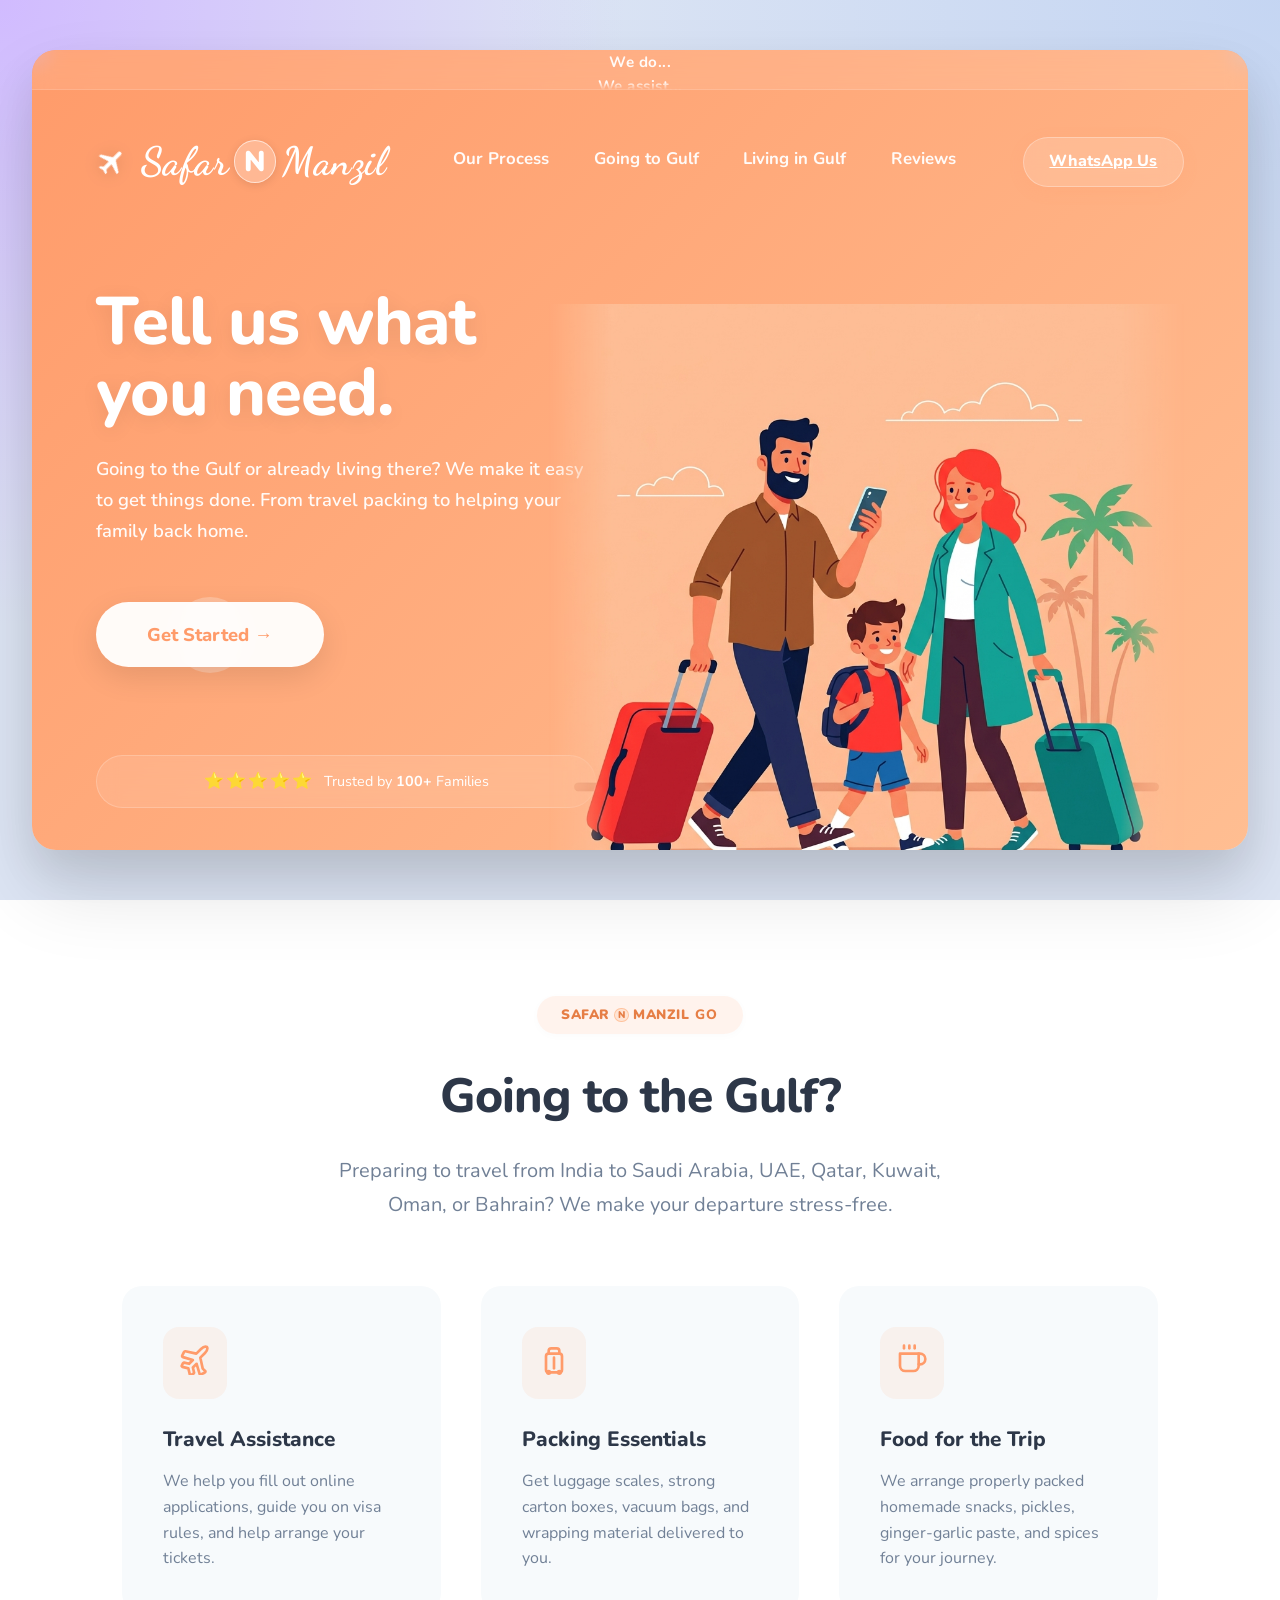
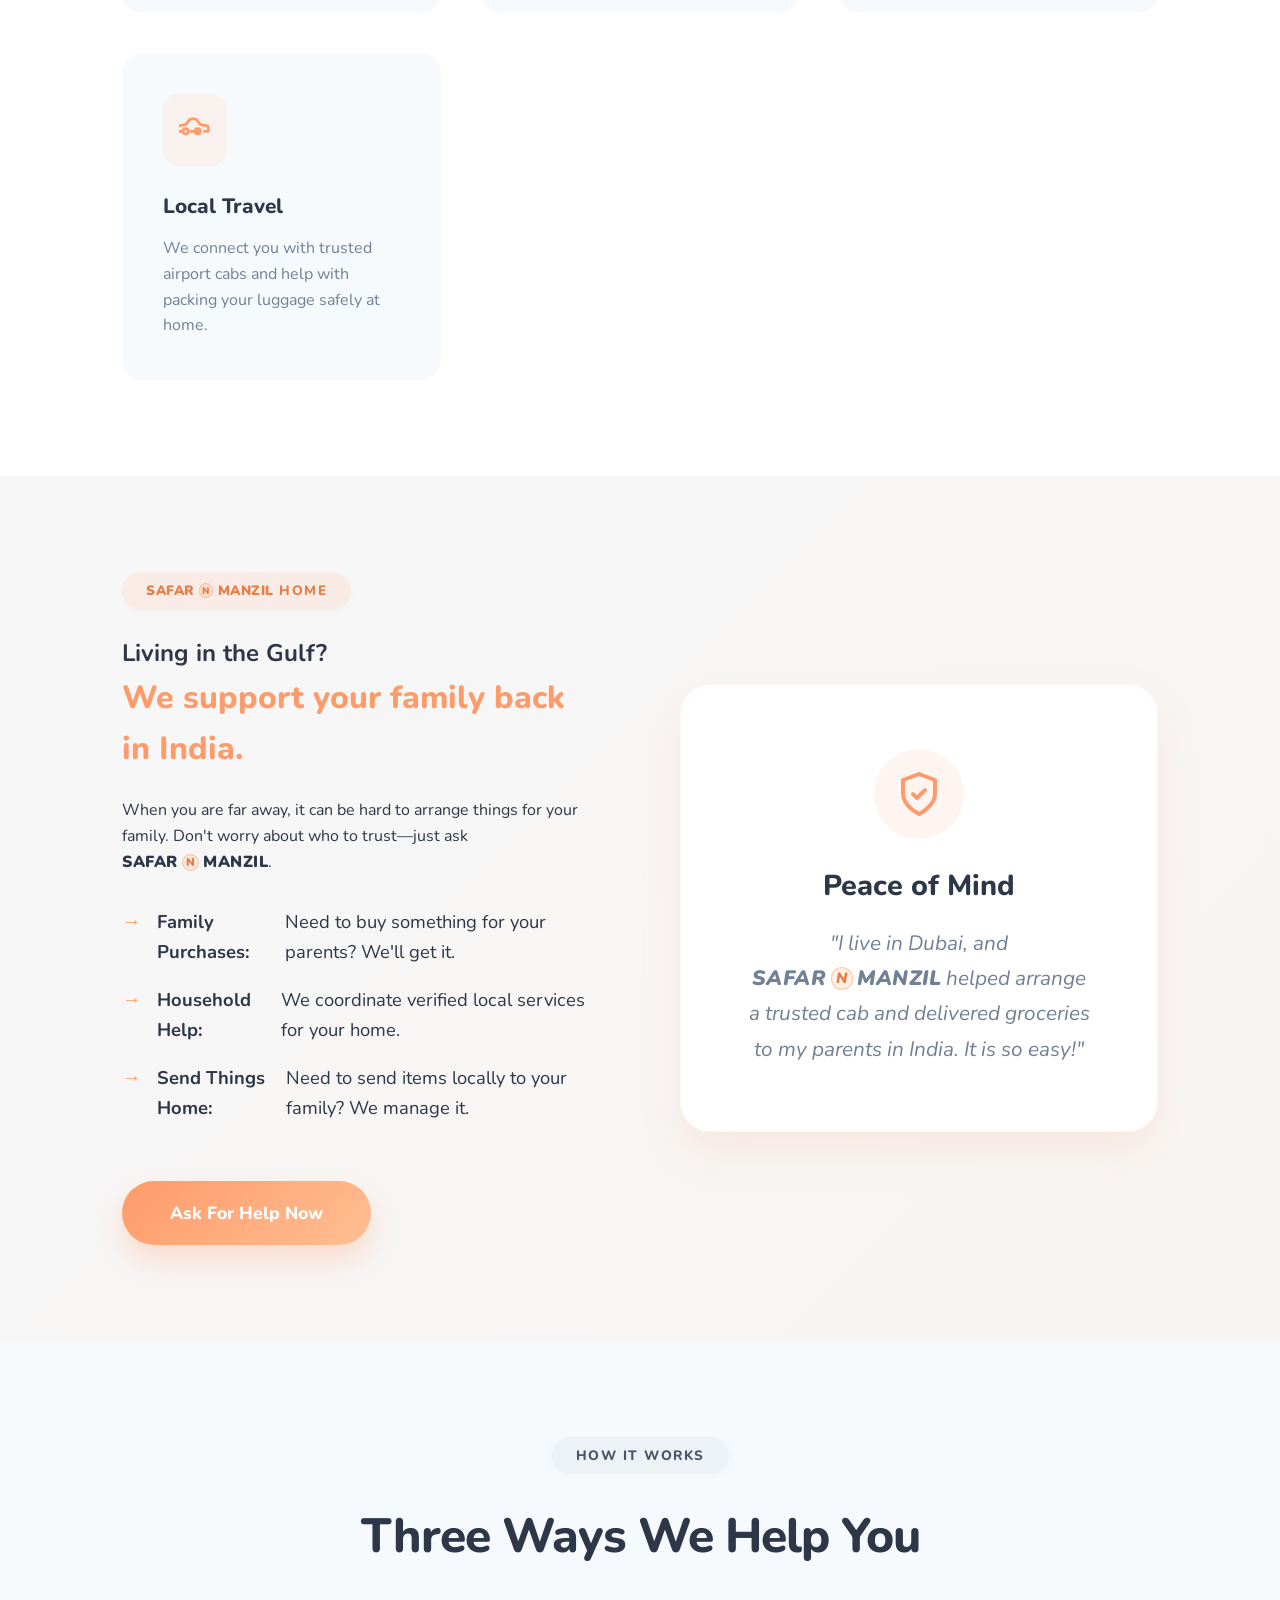
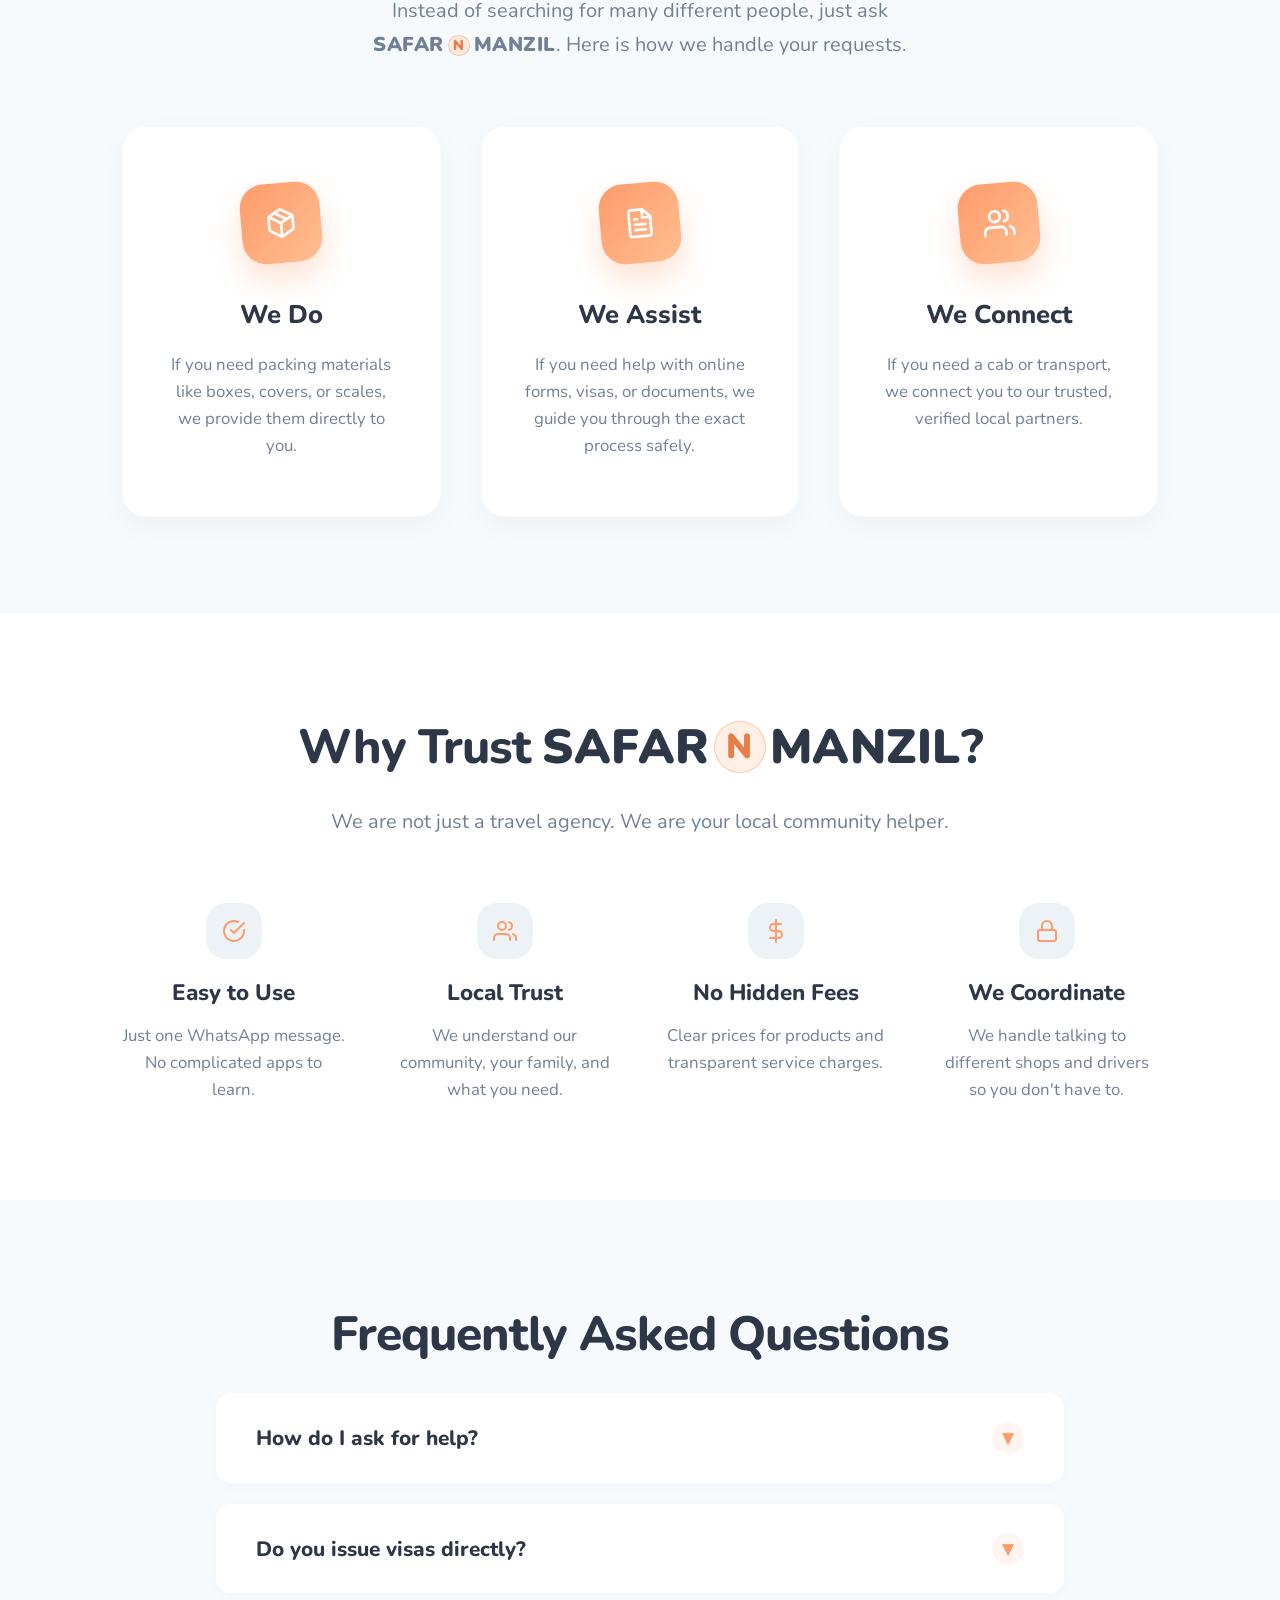
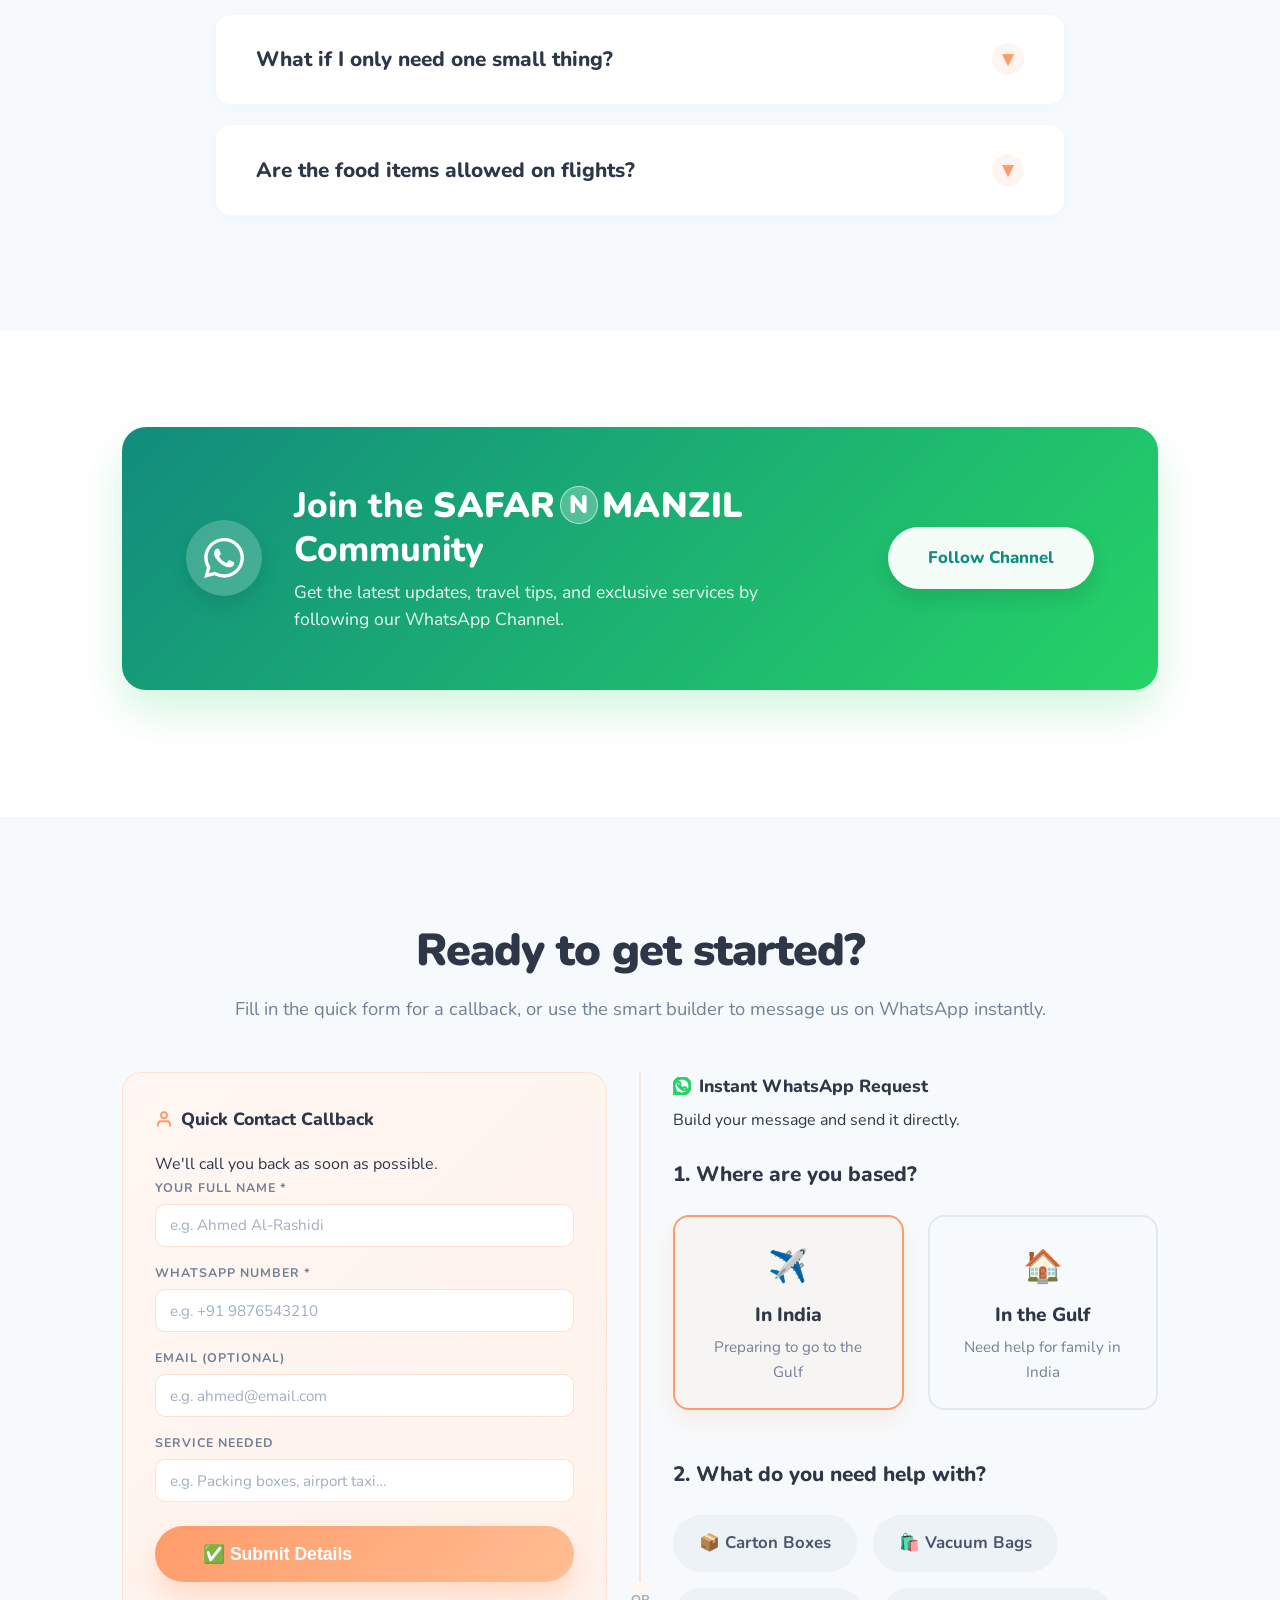
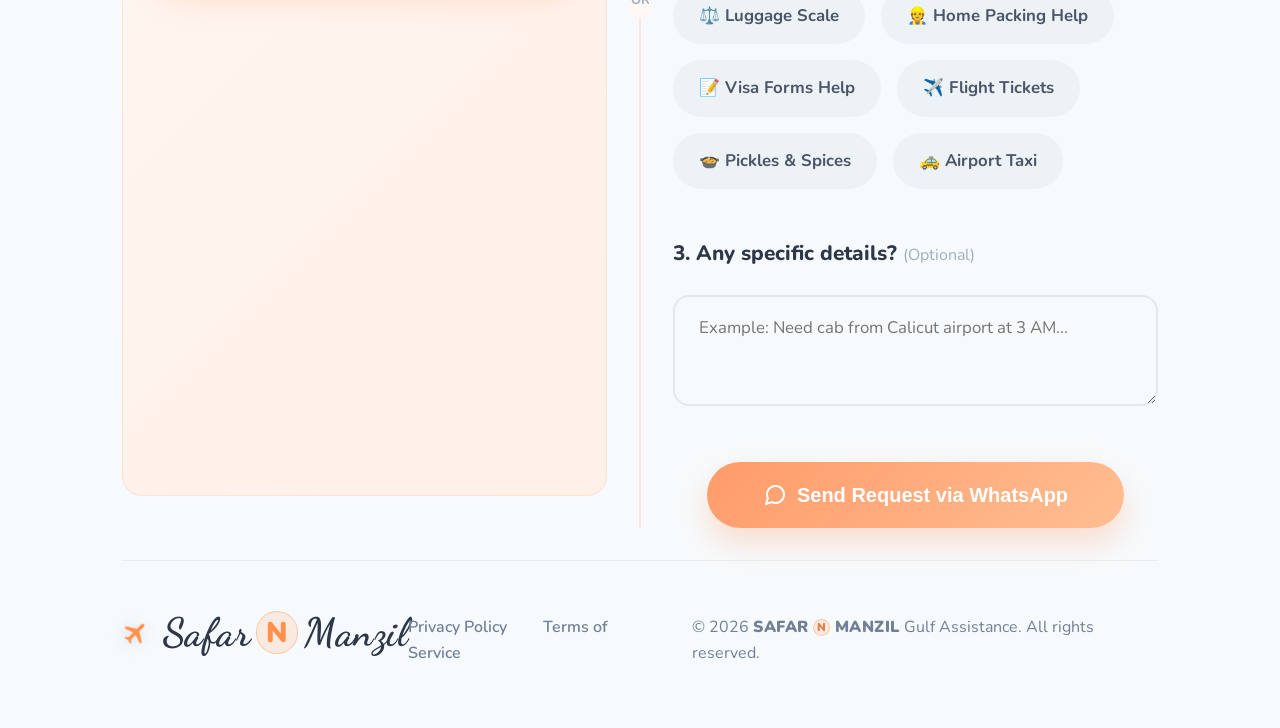
==== commit 45cd67e5: "feat: apply expert developer team ui optimizations (utility bar rotation, mobile sticky nav, text cl" ====
--- a/index.html
+++ b/index.html
@@ -156,13 +156,13 @@
                     </div>
                     <div class="nav-actions" style="display: flex; align-items: center; gap: 1rem;">
                         <a href="#contact" class="nav-cta-btn desktop-cta">WhatsApp Us</a>
-                        <div class="mobile-menu-btn" id="mobile-menu-btn">
+                        <button type="button" class="mobile-menu-btn" id="mobile-menu-btn" aria-label="Open navigation menu">
                             <svg width="24" height="24" viewBox="0 0 24 24" fill="none" stroke="#FF914D" stroke-width="2.5" stroke-linecap="round" stroke-linejoin="round">
                                 <line x1="3" y1="12" x2="21" y2="12"></line>
                                 <line x1="3" y1="6" x2="21" y2="6"></line>
                                 <line x1="3" y1="18" x2="21" y2="18"></line>
                             </svg>
-                        </div>
+                        </button>
                     </div>
                 </nav>
             </div>
@@ -170,7 +170,7 @@
             <!-- Mobile Drawer -->
             <div class="mobile-drawer-overlay" id="mobile-drawer">
                 <div class="drawer-content">
-                    <button class="drawer-close" id="drawer-close">
+                    <button type="button" class="drawer-close" id="drawer-close" aria-label="Close navigation menu">
                         <svg width="24" height="24" viewBox="0 0 24 24" fill="none" stroke="#2D3748" stroke-width="2" stroke-linecap="round" stroke-linejoin="round">
                             <line x1="18" y1="6" x2="6" y2="18"></line>
                             <line x1="6" y1="6" x2="18" y2="18"></line>
@@ -189,13 +189,12 @@
             <!-- Hero Content -->
             <div class="hero-content">
                 <div class="hero-text fade-in-up">
-                    <h3 class="subtitle"><span class="brand-name">SAFAR <span class="brand-n-badge-white">N</span> MANZIL</span> Assistance</h3>
                     <h1 class="main-title">Tell us what you need.</h1>
                     <p class="description">Going to the Gulf or already living there? We make it easy to get things done. From travel packing to helping your family back home.</p>
                     
                     <div class="cta-area">
                         <div class="btn-highlight"></div>
-                        <a href="#contact" class="cta-pill">Get Started — <span class="brand-name">SAFAR <span class="brand-n-badge">N</span> MANZIL</span></a>
+                        <a href="#contact" class="cta-pill">Get Started &rarr;</a>
                     </div>
                     
                     <div class="trust-banner fade-in-up delay-1">
--- a/style.css
+++ b/style.css
@@ -18,6 +18,10 @@
     margin: 0;
     padding: 0;
     box-sizing: border-box;
+}
+
+html {
+    scroll-behavior: smooth;
 }
 
 body {
@@ -277,14 +281,22 @@
 }
 
 .mobile-menu-btn {
+    border: none;
+    background: transparent;
+    cursor: pointer;
+    padding: 0;
+    outline: none;
+    font-family: inherit;
+    display: inline-flex;
+    align-items: center;
+    justify-content: center;
     width: 48px;
     height: 48px;
-    background: rgba(255, 255, 255, 0.95); backdrop-filter: blur(10px);
+    background: rgba(255, 255, 255, 0.95);
+    backdrop-filter: blur(10px);
+    -webkit-backdrop-filter: blur(10px);
     border-radius: 50%;
     display: none;
-    align-items: center;
-    justify-content: center;
-    cursor: pointer;
     box-shadow: var(--shadow-soft);
     transition: var(--transition);
 }
@@ -976,6 +988,7 @@
 
 /* Responsive */
 @media (max-width: 1000px) {
+    html { scroll-padding-top: 80px; }
     .presentation-bg { padding: 0; background: none; } /* Remove wrapper on mobile to prevent visual break */
     .dribbble-card { 
         height: auto; 
@@ -991,12 +1004,62 @@
     .two-col-layout { grid-template-columns: 1fr; gap: 3rem; }
     .top-nav { padding: 1.5rem; }
     .nav-links { display: none; }
+    .mobile-menu-btn { display: flex; }
     .hero-illustration { width: 100%; justify-content: center; }
     .hero-illustration img { 
         max-width: 100%; 
         height: auto; 
         -webkit-mask-image: linear-gradient(to bottom, transparent, black 15%, black 85%, transparent); 
         mask-image: linear-gradient(to bottom, transparent, black 15%, black 85%, transparent); 
+    }
+
+    /* Mobile Sticky Navigation State */
+    .top-nav.is-sticky,
+    .top-nav.scrolled {
+        position: fixed;
+        top: 0;
+        left: 0;
+        width: 100%;
+        padding: 0.85rem 1.5rem;
+        background: rgba(255, 255, 255, 0.96);
+        backdrop-filter: blur(15px);
+        -webkit-backdrop-filter: blur(15px);
+        box-shadow: 0 4px 20px rgba(0, 0, 0, 0.08);
+        border-bottom: 1px solid rgba(255, 155, 106, 0.2);
+        z-index: 990;
+        border-radius: 0;
+        animation: navSlideDown 0.3s cubic-bezier(0.25, 0.8, 0.25, 1);
+    }
+
+    @keyframes navSlideDown {
+        from { transform: translateY(-100%); }
+        to { transform: translateY(0); }
+    }
+
+    /* Logo high-contrast styling against white glass navbar */
+    .top-nav.is-sticky .logo-text,
+    .top-nav.scrolled .logo-text {
+        color: #2D3748;
+    }
+
+    .top-nav.is-sticky .logo-icon,
+    .top-nav.scrolled .logo-icon {
+        fill: #FF9B6A !important;
+    }
+
+    .top-nav.is-sticky .logo-accent,
+    .top-nav.scrolled .logo-accent {
+        background: rgba(255, 145, 77, 0.15);
+        color: #FF914D;
+        border-color: rgba(255, 145, 77, 0.4);
+    }
+
+    /* Mobile Menu Button on Sticky Nav */
+    .top-nav.is-sticky .mobile-menu-btn,
+    .top-nav.scrolled .mobile-menu-btn {
+        background: rgba(255, 155, 106, 0.1);
+        border: 1px solid rgba(255, 155, 106, 0.3);
+        box-shadow: 0 2px 8px rgba(0, 0, 0, 0.05);
     }
 }
 
@@ -1171,10 +1234,11 @@
 
 
 @media (max-width: 600px) {
+    .cta-area { margin-bottom: 2rem; }
     .cta-pill {
-        padding: 1rem 1.5rem;
+        padding: 1rem 2.2rem;
         font-size: 1rem;
-        white-space: normal;
+        white-space: nowrap;
         line-height: 1.4;
     }
     .btn-highlight {
@@ -1191,10 +1255,11 @@
 
 .trust-banner { margin-bottom: 2rem; }
 
-/* --- Navbar Professionalism UI --- */
+/* --- Navbar Professionalism UI: Refined Utility Bar --- */
 .utility-bar {
     background: rgba(255, 255, 255, 0.1);
     backdrop-filter: blur(10px);
+    -webkit-backdrop-filter: blur(10px);
     border-bottom: 1px solid rgba(255, 255, 255, 0.15);
     color: white;
     padding: 0;
@@ -1216,12 +1281,14 @@
     width: 100%;
     display: flex;
     justify-content: center;
+    -webkit-mask-image: linear-gradient(180deg, transparent 0%, rgba(0,0,0,1) 20%, rgba(0,0,0,1) 80%, transparent 100%);
+    mask-image: linear-gradient(180deg, transparent 0%, rgba(0,0,0,1) 20%, rgba(0,0,0,1) 80%, transparent 100%);
 }
 
 .utility-track {
     display: flex;
     flex-direction: column;
-    animation: slotMachine 20s infinite cubic-bezier(0.25, 1, 0.5, 1);
+    animation: utilityRotate 21s infinite ease-in-out;
 }
 
 .utility-bar:hover .utility-track {
@@ -1233,34 +1300,132 @@
     display: flex;
     align-items: center;
     justify-content: center;
-    font-size: 0.95rem;
+    font-size: clamp(0.82rem, 2vw, 0.95rem);
     font-weight: 700;
     color: rgba(255, 255, 255, 0.95);
-    letter-spacing: 1px;
+    letter-spacing: 0.5px;
     white-space: nowrap;
+    padding: 0 1rem;
 }
 
 .utility-wa-link {
+    color: rgba(255, 255, 255, 0.95);
+    text-decoration: none;
     display: inline-flex;
     align-items: center;
-    color: #FF9B6A;
-    text-decoration: none;
-    transition: all 0.3s ease;
+    transition: color 0.2s ease, opacity 0.2s ease;
 }
 
 .utility-wa-link:hover {
-    color: white;
-    transform: scale(1.05);
-}
-
-@keyframes slotMachine {
-    0%, 12% { transform: translateY(0); }
-    16%, 28% { transform: translateY(-40px); }
-    32%, 44% { transform: translateY(-80px); }
-    48%, 60% { transform: translateY(-120px); }
-    64%, 76% { transform: translateY(-160px); }
-    80%, 92% { transform: translateY(-200px); }
-    96%, 100% { transform: translateY(-240px); }
+    color: #FFFFFF;
+    opacity: 1;
+}
+
+/* Rotational Animation: 6 distinct items, ~3s hold per item, 0.5s smooth fade & slide transition */
+@keyframes utilityRotate {
+    /* Item 1: "We do..." */
+    0%, 14.29% {
+        transform: translateY(0);
+        opacity: 1;
+    }
+    15.24% {
+        transform: translateY(-10px);
+        opacity: 0;
+    }
+    15.71% {
+        transform: translateY(-30px);
+        opacity: 0;
+    }
+    
+    /* Item 2: "We assist..." */
+    16.67%, 30.95% {
+        transform: translateY(-40px);
+        opacity: 1;
+    }
+    31.90% {
+        transform: translateY(-50px);
+        opacity: 0;
+    }
+    32.38% {
+        transform: translateY(-70px);
+        opacity: 0;
+    }
+    
+    /* Item 3: "We provide..." */
+    33.33%, 47.62% {
+        transform: translateY(-80px);
+        opacity: 1;
+    }
+    48.57% {
+        transform: translateY(-90px);
+        opacity: 0;
+    }
+    49.05% {
+        transform: translateY(-110px);
+        opacity: 0;
+    }
+    
+    /* Item 4: "We are always here..." */
+    50.00%, 64.29% {
+        transform: translateY(-120px);
+        opacity: 1;
+    }
+    65.24% {
+        transform: translateY(-130px);
+        opacity: 0;
+    }
+    65.71% {
+        transform: translateY(-150px);
+        opacity: 0;
+    }
+    
+    /* Item 5: "We are always with you..." */
+    66.67%, 80.95% {
+        transform: translateY(-160px);
+        opacity: 1;
+    }
+    81.90% {
+        transform: translateY(-170px);
+        opacity: 0;
+    }
+    82.38% {
+        transform: translateY(-190px);
+        opacity: 0;
+    }
+    
+    /* Item 6: "WhatsApp Us: +91 7207071874" */
+    83.33%, 97.62% {
+        transform: translateY(-200px);
+        opacity: 1;
+    }
+    98.57% {
+        transform: translateY(-210px);
+        opacity: 0;
+    }
+    99.05% {
+        transform: translateY(-230px);
+        opacity: 0;
+    }
+    
+    /* Seamless Loop into Item 7 (Duplicate of Item 1) */
+    100.00% {
+        transform: translateY(-240px);
+        opacity: 1;
+    }
+}
+
+/* Accessibility: Pause animation for users who prefer reduced motion */
+@media (prefers-reduced-motion: reduce) {
+    .utility-track {
+        animation: none !important;
+    }
+    html {
+        scroll-behavior: auto !important;
+    }
+    .top-nav.is-sticky,
+    .top-nav.scrolled {
+        animation: none !important;
+    }
 }
 
 .nav-cta-btn {
@@ -1287,8 +1452,7 @@
     transition: background 0.3s ease, box-shadow 0.3s ease, backdrop-filter 0.3s ease;
 }
 @media (max-width: 1000px) {
-    .utility-bar { padding: 0.5rem 1.5rem; }
-    .utility-content { flex-direction: column; justify-content: center; }
+    .utility-bar { border-radius: 0; padding: 0 1rem; }
     .desktop-cta { display: none !important; }
 }
 
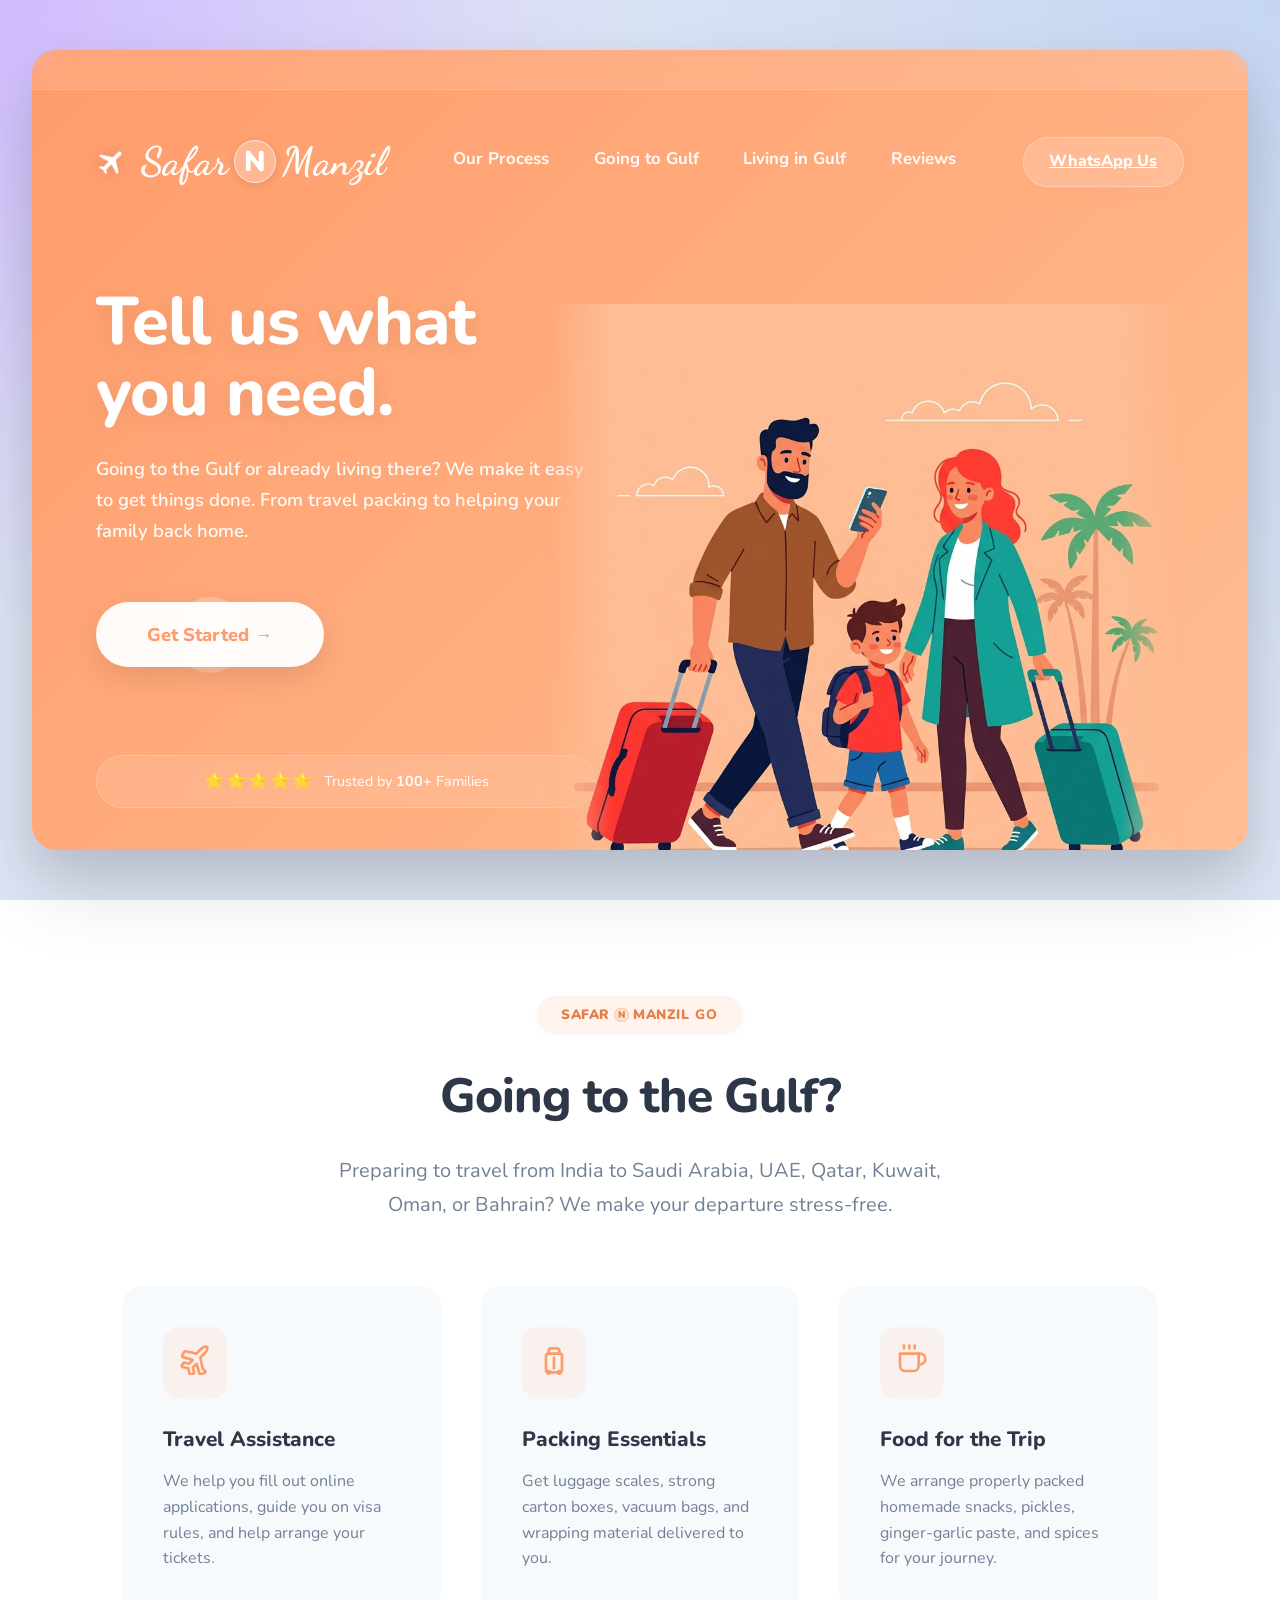
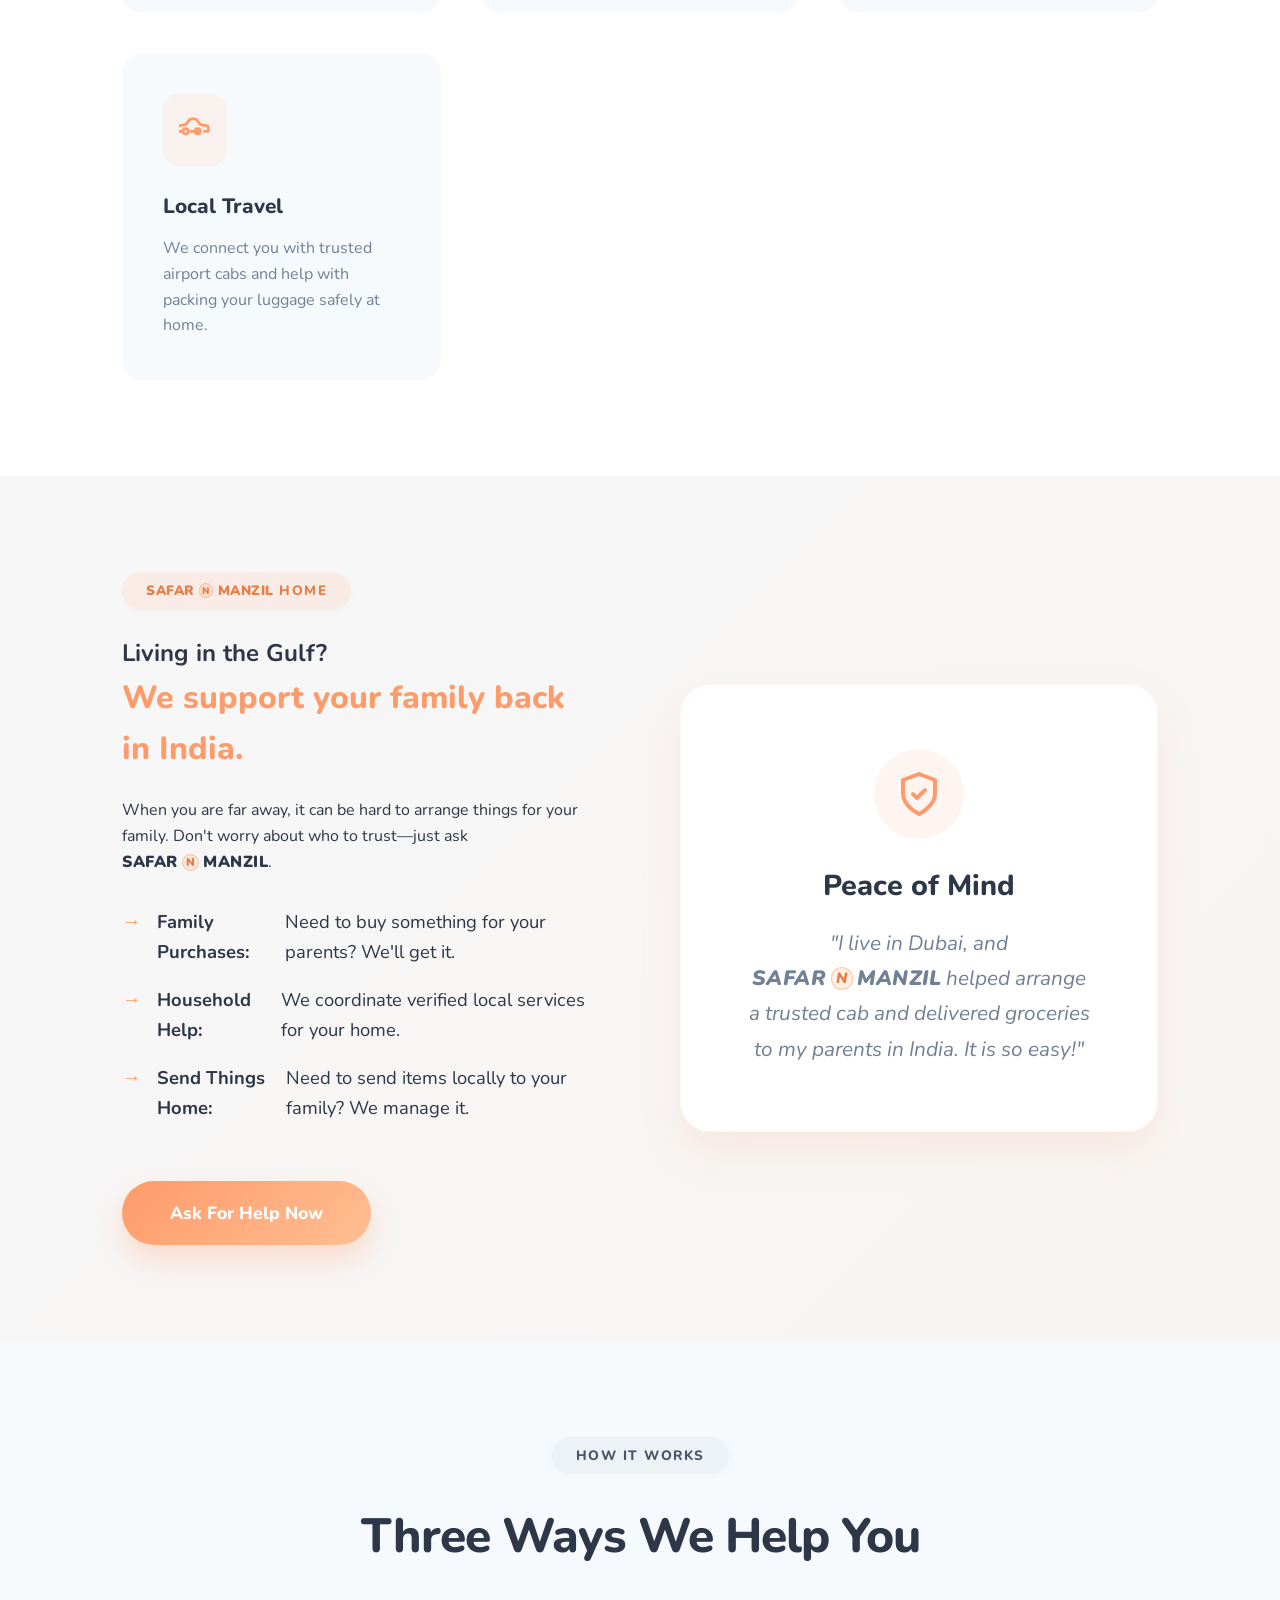
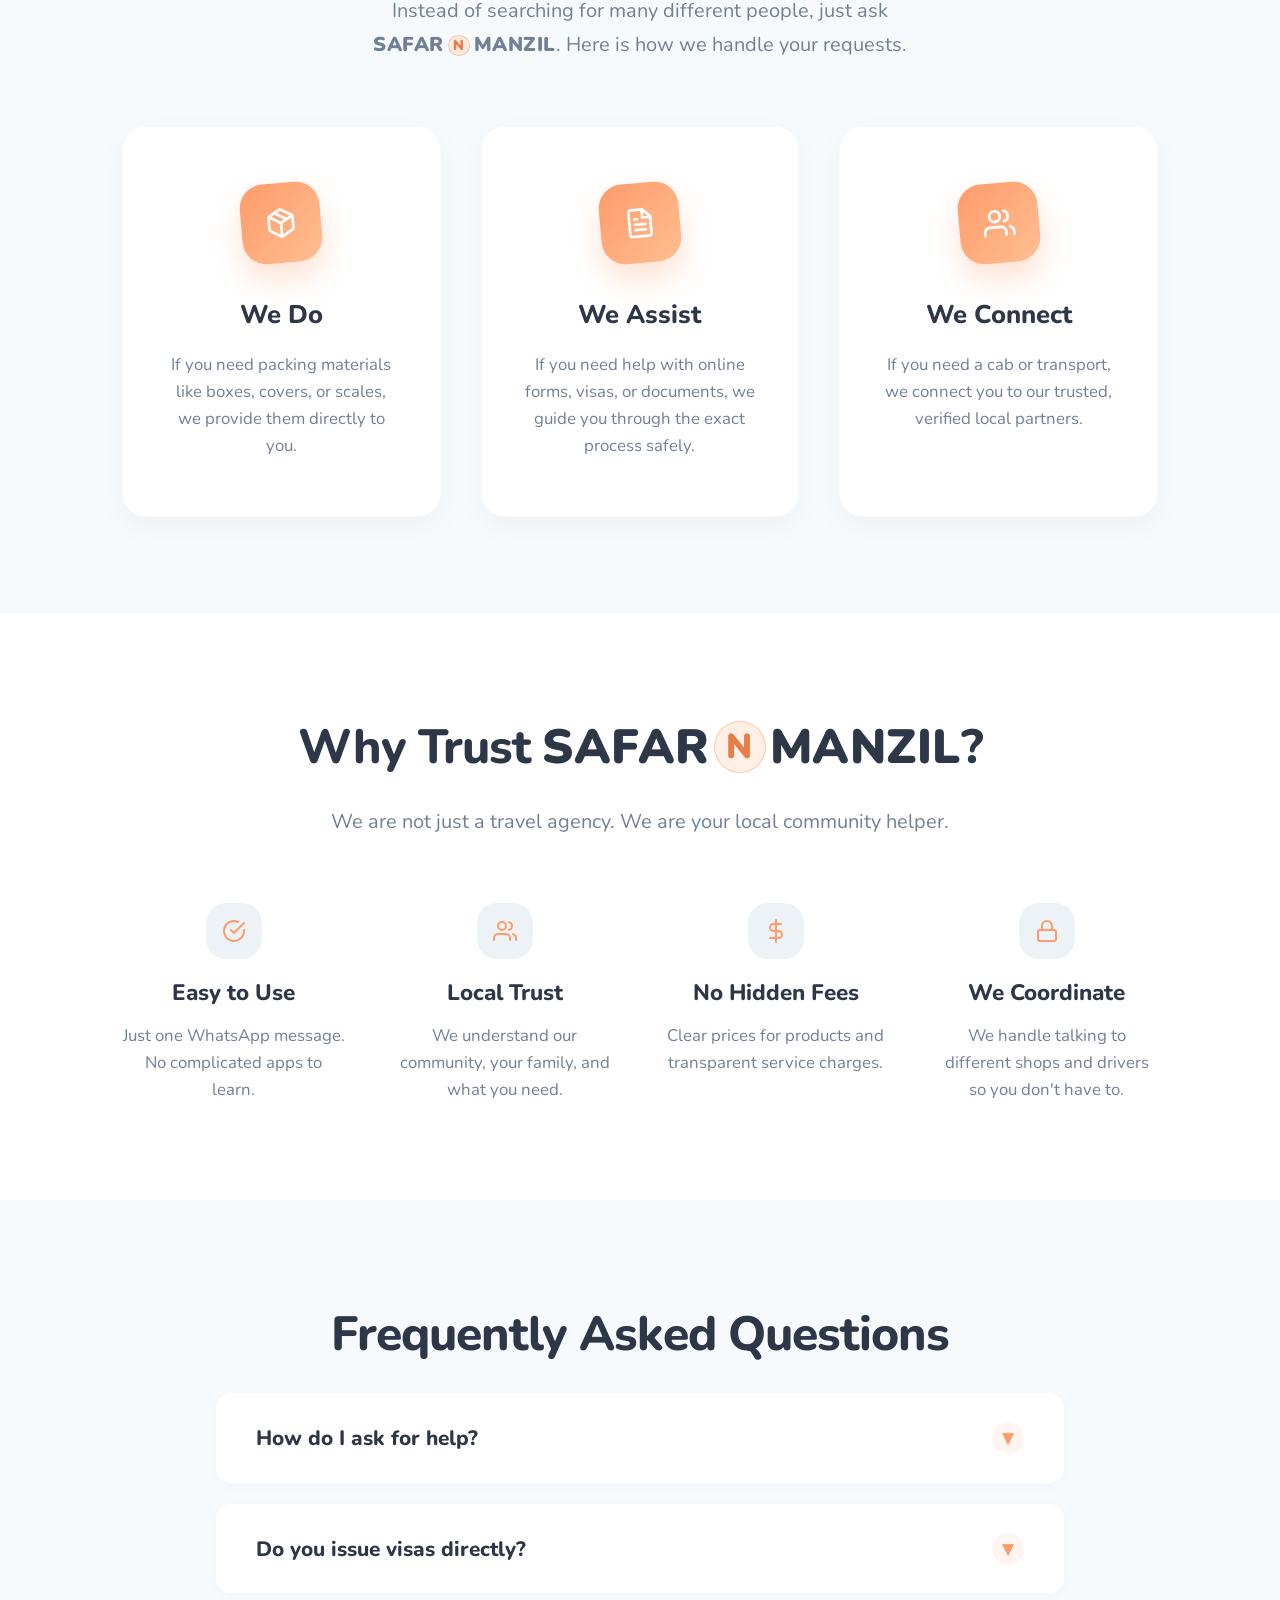
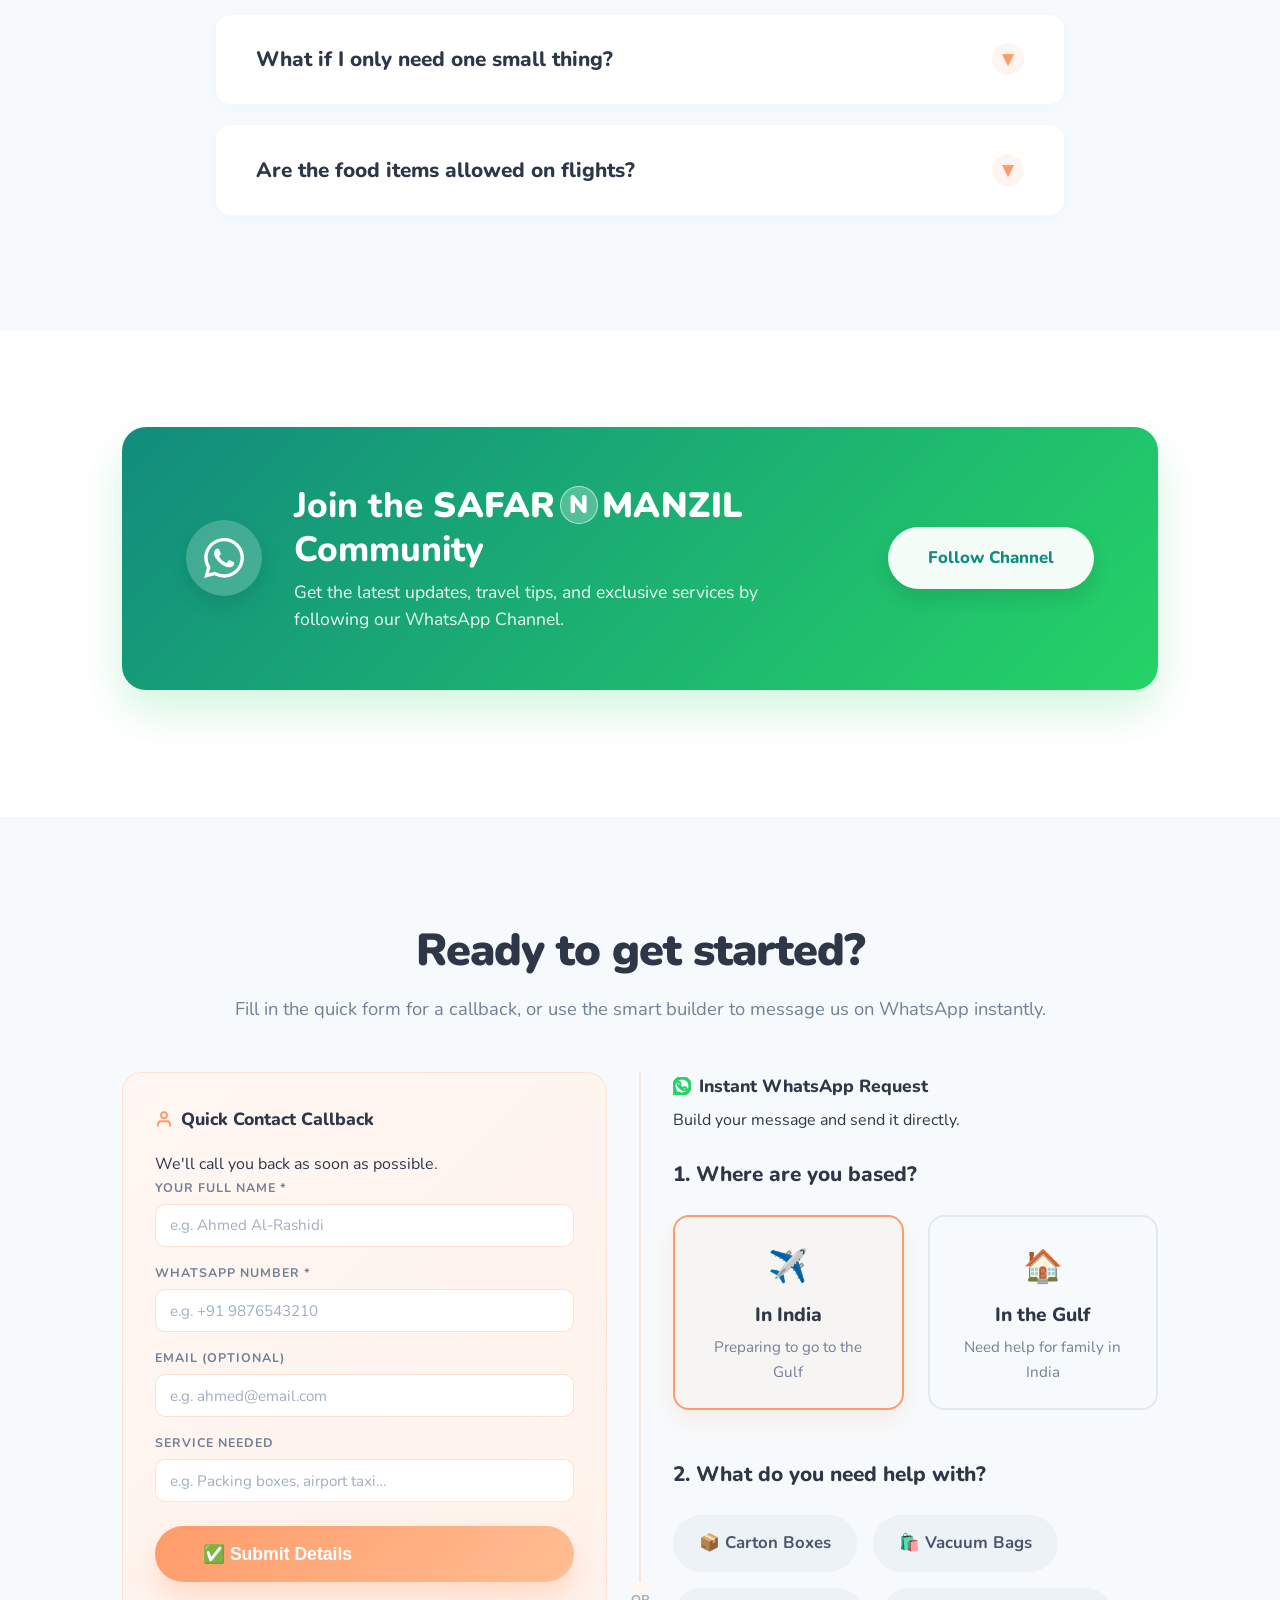
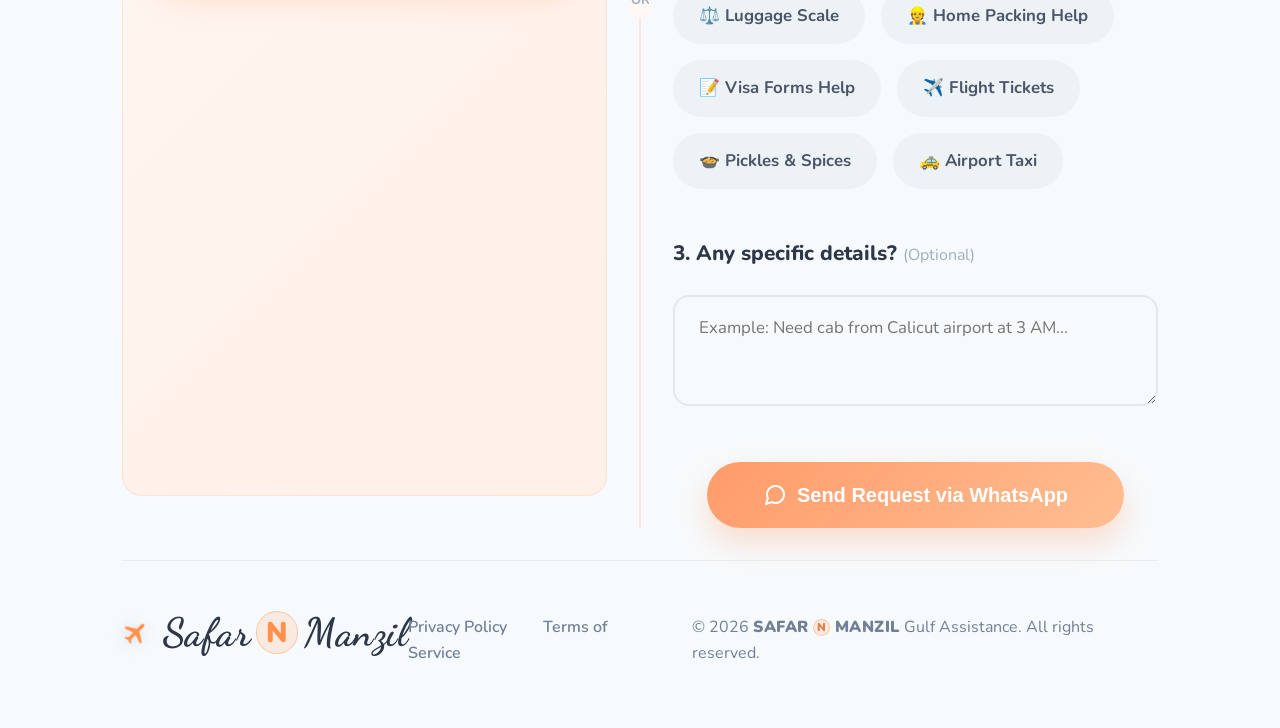
==== commit 3ca10c86: "fix: refactor utility bar to pure cross-fade animation" ====
--- a/index.html
+++ b/index.html
@@ -121,20 +121,16 @@
             <!-- Utility Bar -->
             <div class="utility-bar">
                 <div class="utility-carousel">
-                    <div class="utility-track">
-                        <div class="utility-item">We do...</div>
-                        <div class="utility-item">We assist...</div>
-                        <div class="utility-item">We provide...</div>
-                        <div class="utility-item">We are always here...</div>
-                        <div class="utility-item">We are always with you...</div>
-                        <div class="utility-item">
-                            <a href="https://wa.me/917207071874" target="_blank" class="utility-wa-link">
-                                <svg width="14" height="14" viewBox="0 0 24 24" fill="none" stroke="currentColor" stroke-width="2" stroke-linecap="round" stroke-linejoin="round" style="margin-right:6px;"><path d="M22 16.92v3a2 2 0 0 1-2.18 2 19.79 19.79 0 0 1-8.63-3.07 19.5 19.5 0 0 1-6-6 19.79 19.79 0 0 1-3.07-8.67A2 2 0 0 1 4.11 2h3a2 2 0 0 1 2 1.72 12.84 12.84 0 0 0 .7 2.81 2 2 0 0 1-.45 2.11L8.09 9.91a16 16 0 0 0 6 6l1.27-1.27a2 2 0 0 1 2.11-.45 12.84 12.84 0 0 0 2.81.7A2 2 0 0 1 22 16.92z"></path></svg>
-                                WhatsApp Us: +91 7207071874
-                            </a>
-                        </div>
-                        <!-- Duplicate first item for seamless loop -->
-                        <div class="utility-item">We do...</div>
+                    <div class="utility-item" style="animation-delay: 0s;">We do...</div>
+                    <div class="utility-item" style="animation-delay: 3.5s;">We assist...</div>
+                    <div class="utility-item" style="animation-delay: 7s;">We provide...</div>
+                    <div class="utility-item" style="animation-delay: 10.5s;">We are always here...</div>
+                    <div class="utility-item" style="animation-delay: 14s;">We are always with you...</div>
+                    <div class="utility-item" style="animation-delay: 17.5s;">
+                        <a href="https://wa.me/917207071874" target="_blank" class="utility-wa-link">
+                            <svg width="14" height="14" viewBox="0 0 24 24" fill="none" stroke="currentColor" stroke-width="2" stroke-linecap="round" stroke-linejoin="round" style="margin-right:6px;"><path d="M22 16.92v3a2 2 0 0 1-2.18 2 19.79 19.79 0 0 1-8.63-3.07 19.5 19.5 0 0 1-6-6 19.79 19.79 0 0 1-3.07-8.67A2 2 0 0 1 4.11 2h3a2 2 0 0 1 2 1.72 12.84 12.84 0 0 0 .7 2.81 2 2 0 0 1-.45 2.11L8.09 9.91a16 16 0 0 0 6 6l1.27-1.27a2 2 0 0 1 2.11-.45 12.84 12.84 0 0 0 2.81.7A2 2 0 0 1 22 16.92z"></path></svg>
+                            WhatsApp Us: +91 7207071874
+                        </a>
                     </div>
                 </div>
             </div>
--- a/style.css
+++ b/style.css
@@ -1276,26 +1276,17 @@
 
 .utility-carousel {
     height: 40px;
-    overflow: hidden;
     position: relative;
     width: 100%;
     display: flex;
     justify-content: center;
-    -webkit-mask-image: linear-gradient(180deg, transparent 0%, rgba(0,0,0,1) 20%, rgba(0,0,0,1) 80%, transparent 100%);
-    mask-image: linear-gradient(180deg, transparent 0%, rgba(0,0,0,1) 20%, rgba(0,0,0,1) 80%, transparent 100%);
-}
-
-.utility-track {
-    display: flex;
-    flex-direction: column;
-    animation: utilityRotate 21s infinite ease-in-out;
-}
-
-.utility-bar:hover .utility-track {
-    animation-play-state: paused;
 }
 
 .utility-item {
+    position: absolute;
+    top: 0;
+    left: 0;
+    width: 100%;
     height: 40px;
     display: flex;
     align-items: center;
@@ -1306,6 +1297,8 @@
     letter-spacing: 0.5px;
     white-space: nowrap;
     padding: 0 1rem;
+    opacity: 0;
+    animation: absoluteFade 21s infinite ease-in-out;
 }
 
 .utility-wa-link {
@@ -1321,103 +1314,19 @@
     opacity: 1;
 }
 
-/* Rotational Animation: 6 distinct items, ~3s hold per item, 0.5s smooth fade & slide transition */
-@keyframes utilityRotate {
-    /* Item 1: "We do..." */
-    0%, 14.29% {
-        transform: translateY(0);
-        opacity: 1;
-    }
-    15.24% {
-        transform: translateY(-10px);
-        opacity: 0;
-    }
-    15.71% {
-        transform: translateY(-30px);
-        opacity: 0;
-    }
-    
-    /* Item 2: "We assist..." */
-    16.67%, 30.95% {
-        transform: translateY(-40px);
-        opacity: 1;
-    }
-    31.90% {
-        transform: translateY(-50px);
-        opacity: 0;
-    }
-    32.38% {
-        transform: translateY(-70px);
-        opacity: 0;
-    }
-    
-    /* Item 3: "We provide..." */
-    33.33%, 47.62% {
-        transform: translateY(-80px);
-        opacity: 1;
-    }
-    48.57% {
-        transform: translateY(-90px);
-        opacity: 0;
-    }
-    49.05% {
-        transform: translateY(-110px);
-        opacity: 0;
-    }
-    
-    /* Item 4: "We are always here..." */
-    50.00%, 64.29% {
-        transform: translateY(-120px);
-        opacity: 1;
-    }
-    65.24% {
-        transform: translateY(-130px);
-        opacity: 0;
-    }
-    65.71% {
-        transform: translateY(-150px);
-        opacity: 0;
-    }
-    
-    /* Item 5: "We are always with you..." */
-    66.67%, 80.95% {
-        transform: translateY(-160px);
-        opacity: 1;
-    }
-    81.90% {
-        transform: translateY(-170px);
-        opacity: 0;
-    }
-    82.38% {
-        transform: translateY(-190px);
-        opacity: 0;
-    }
-    
-    /* Item 6: "WhatsApp Us: +91 7207071874" */
-    83.33%, 97.62% {
-        transform: translateY(-200px);
-        opacity: 1;
-    }
-    98.57% {
-        transform: translateY(-210px);
-        opacity: 0;
-    }
-    99.05% {
-        transform: translateY(-230px);
-        opacity: 0;
-    }
-    
-    /* Seamless Loop into Item 7 (Duplicate of Item 1) */
-    100.00% {
-        transform: translateY(-240px);
-        opacity: 1;
-    }
+@keyframes absoluteFade {
+    0% { opacity: 0; }
+    2.38% { opacity: 1; }
+    14.28% { opacity: 1; }
+    16.67% { opacity: 0; }
+    100% { opacity: 0; }
 }
 
 /* Accessibility: Pause animation for users who prefer reduced motion */
 @media (prefers-reduced-motion: reduce) {
-    .utility-track {
+    .utility-item {
         animation: none !important;
+        opacity: 1 !important;
     }
     html {
         scroll-behavior: auto !important;
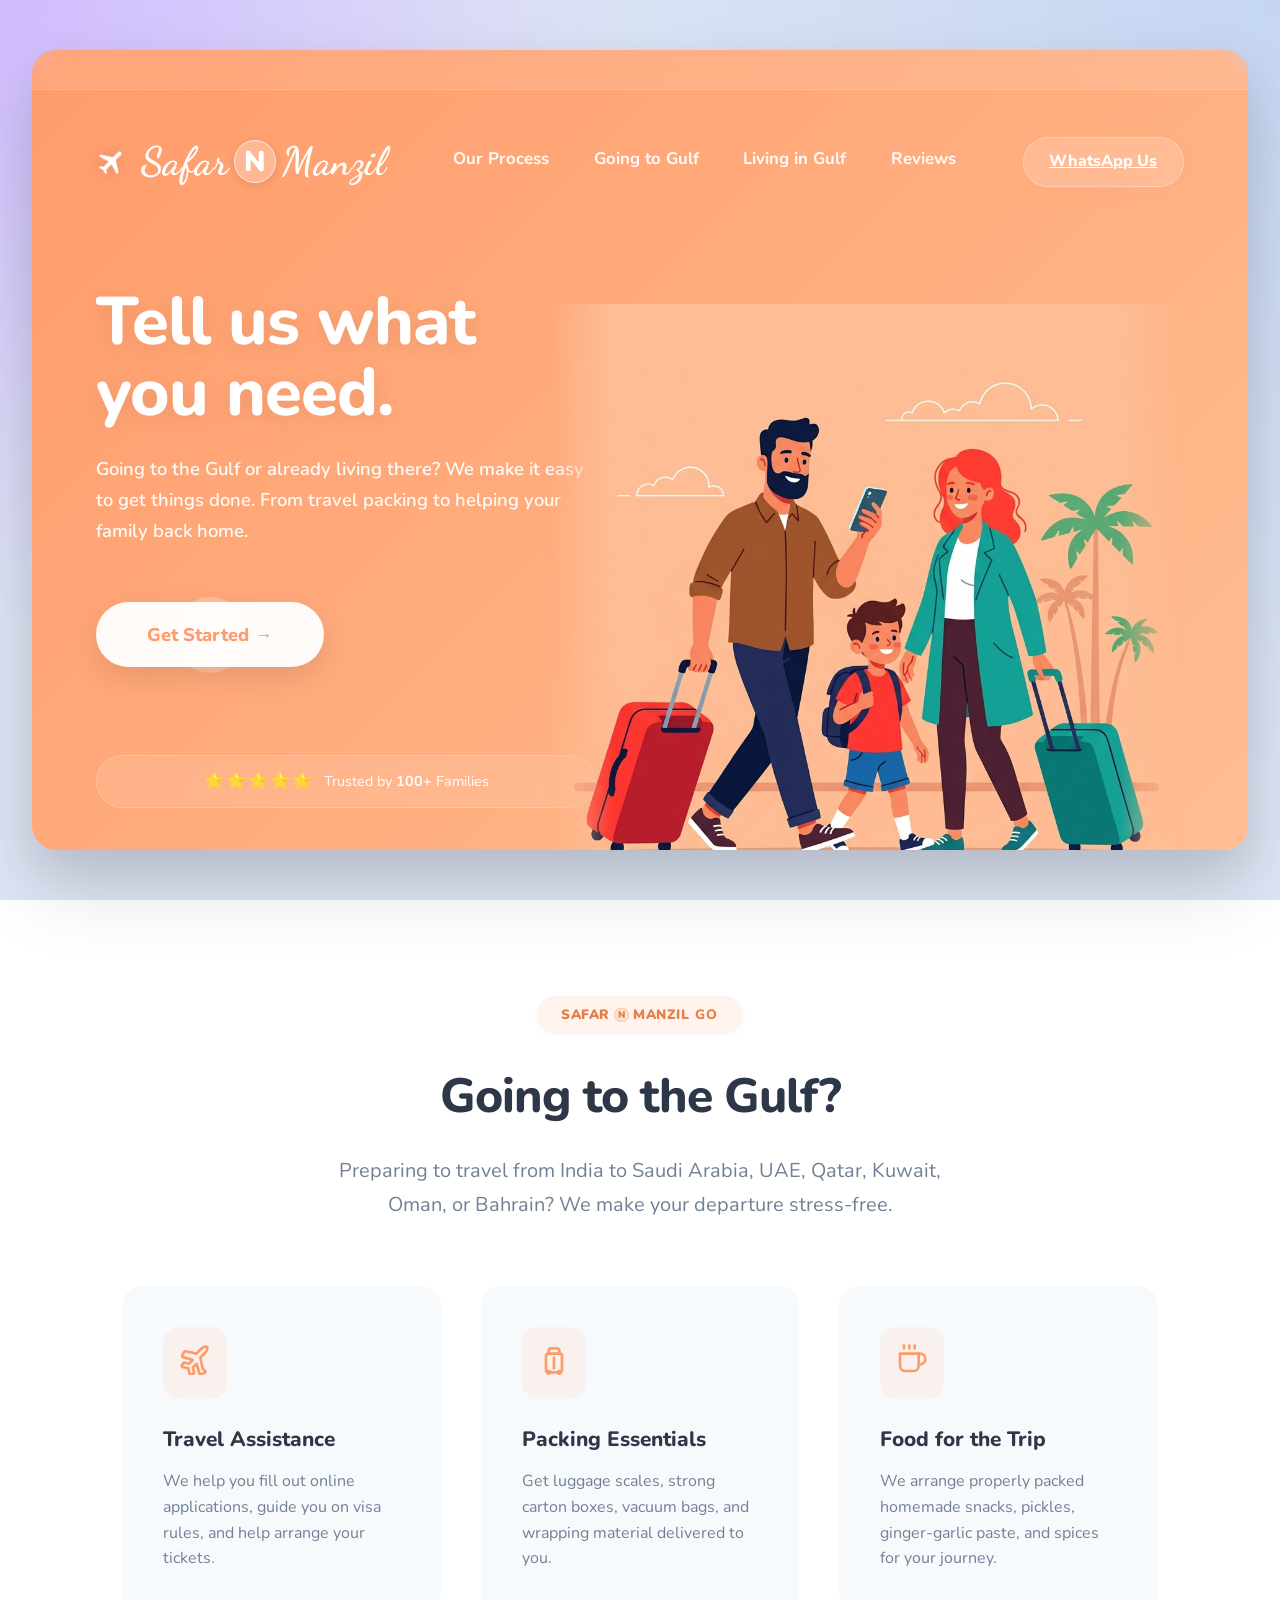
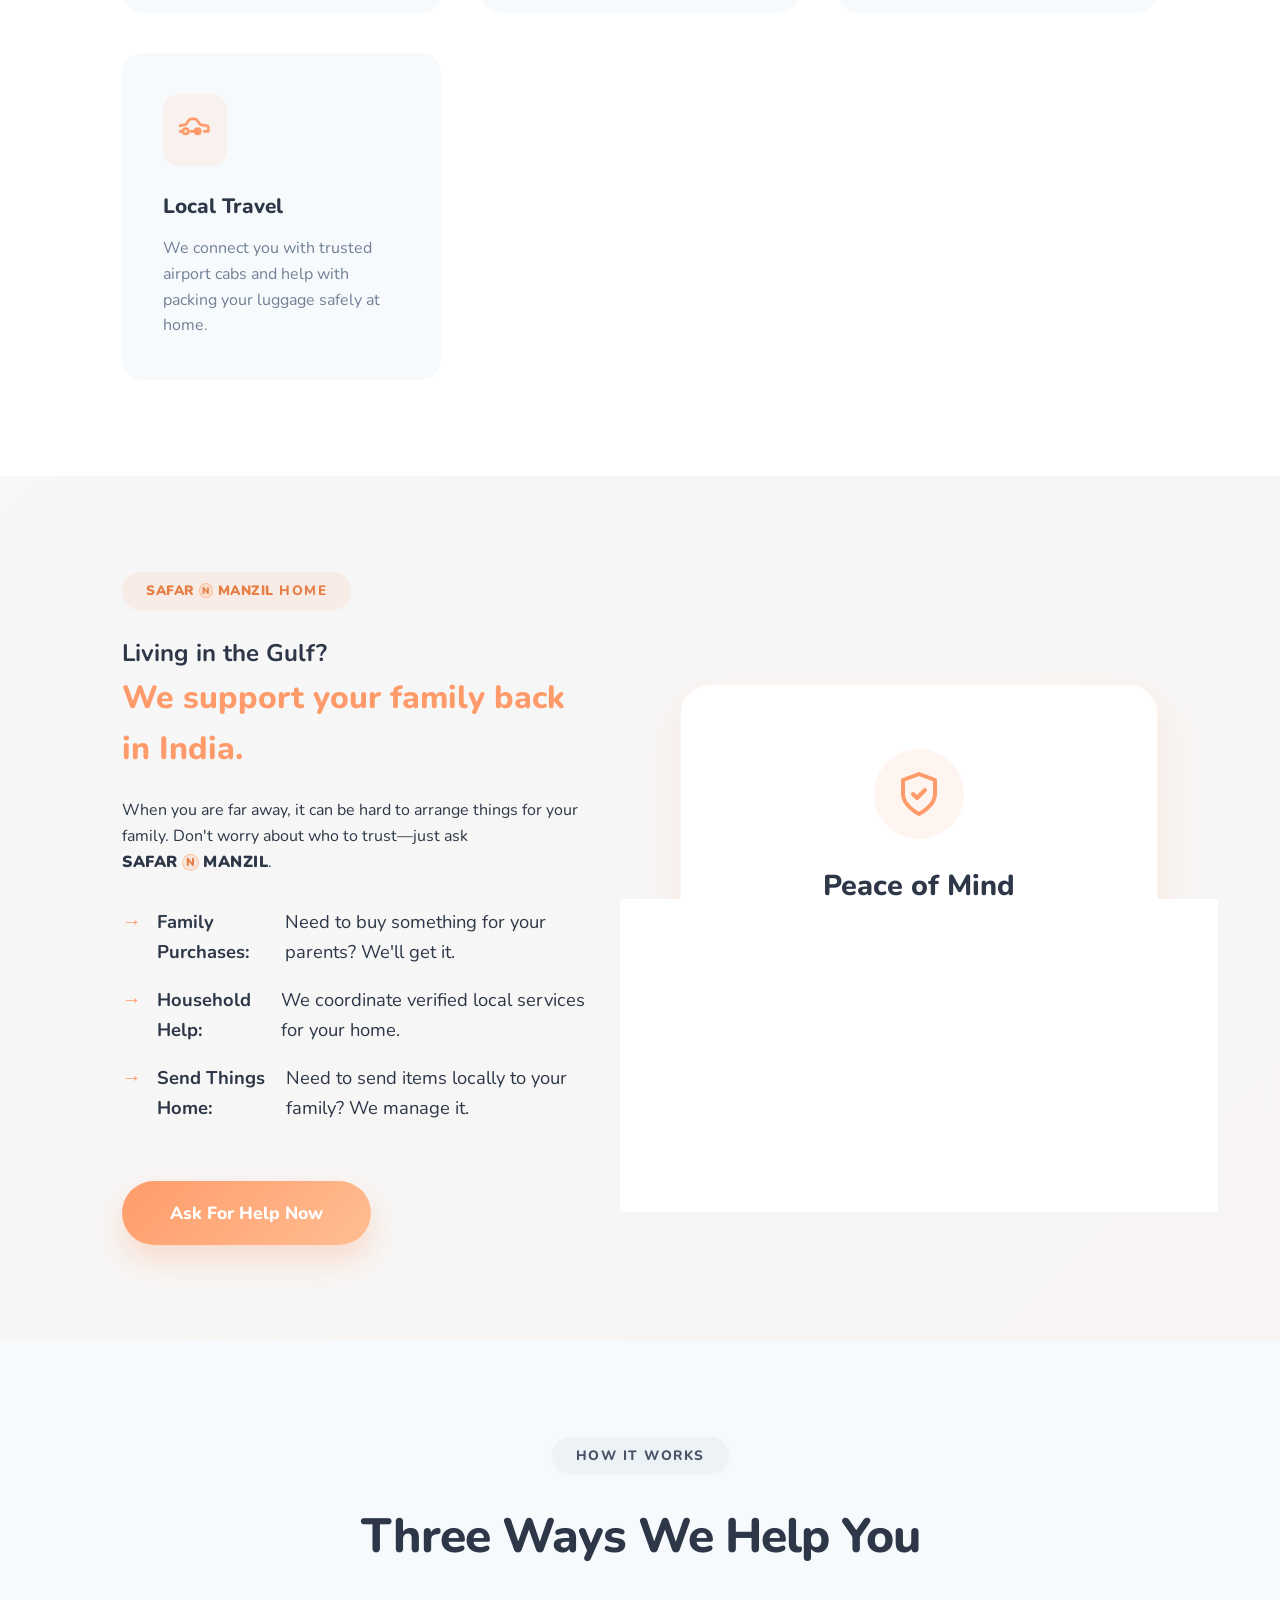
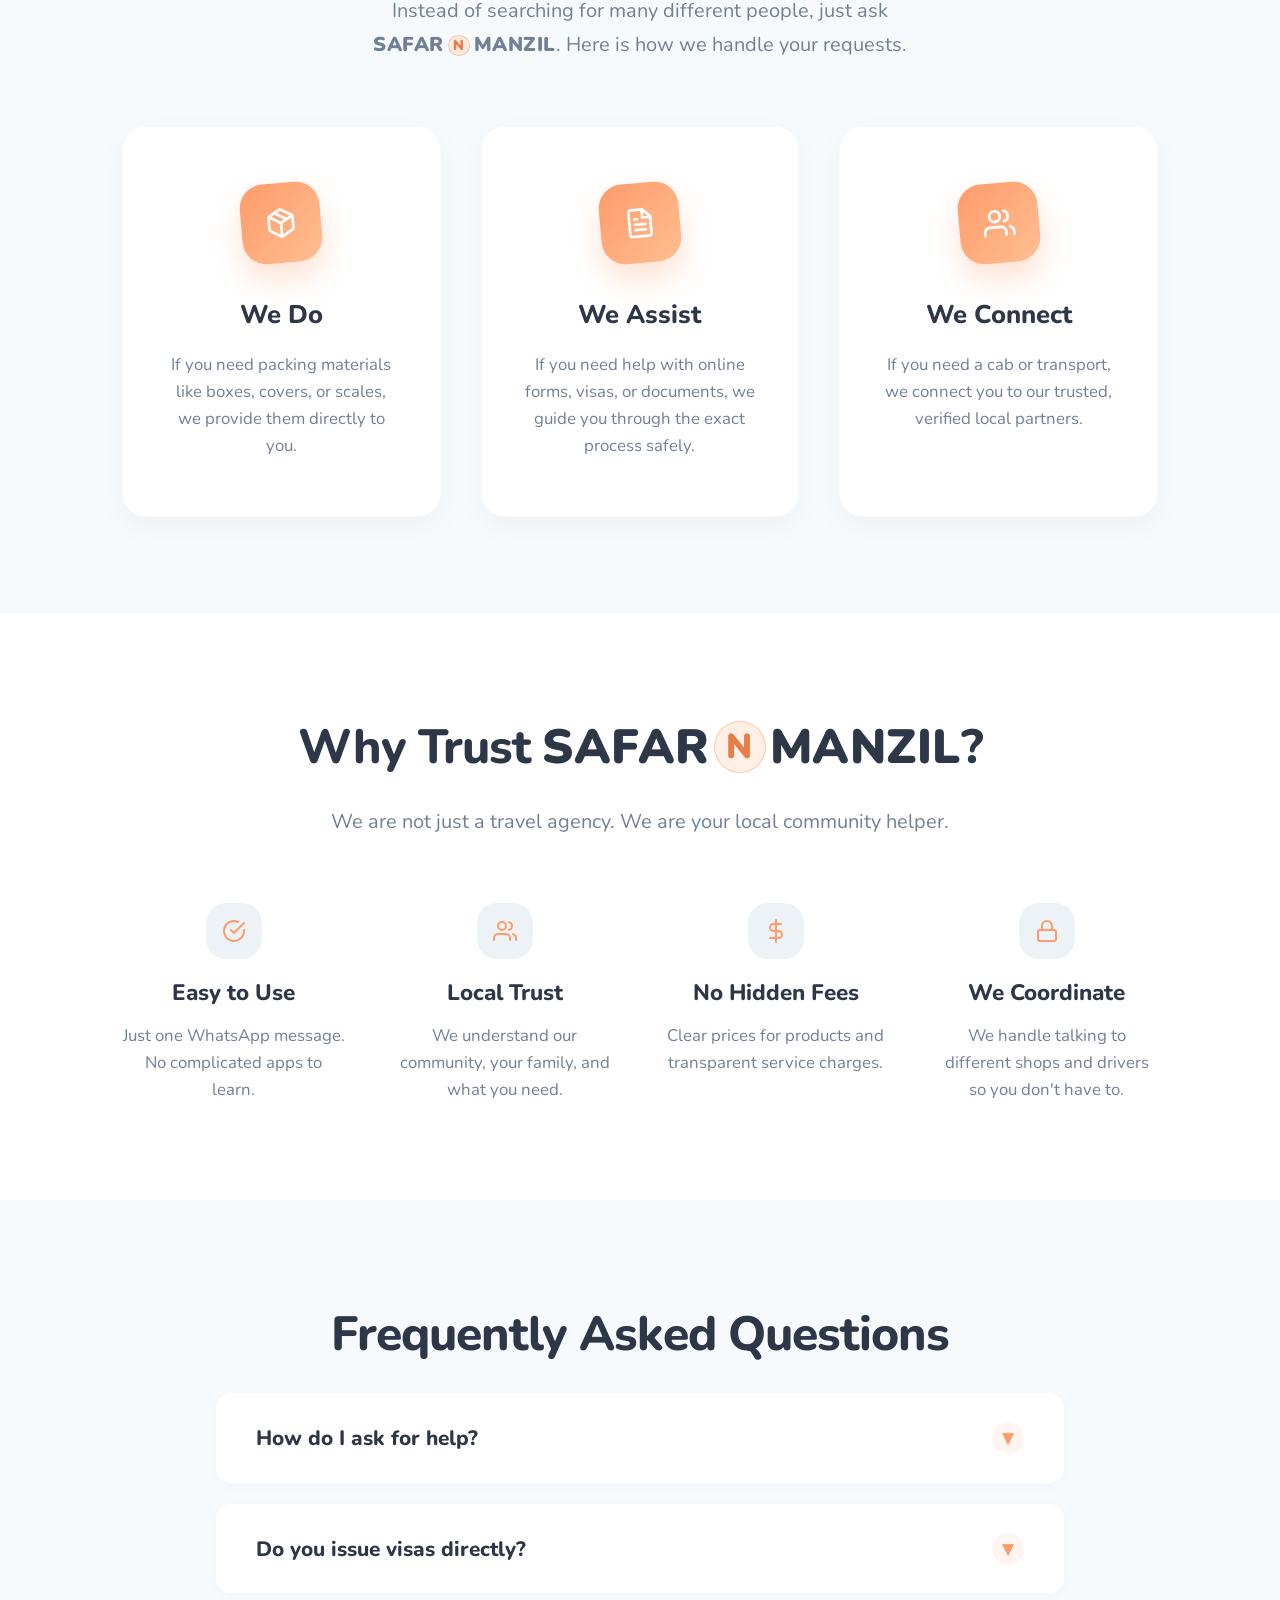
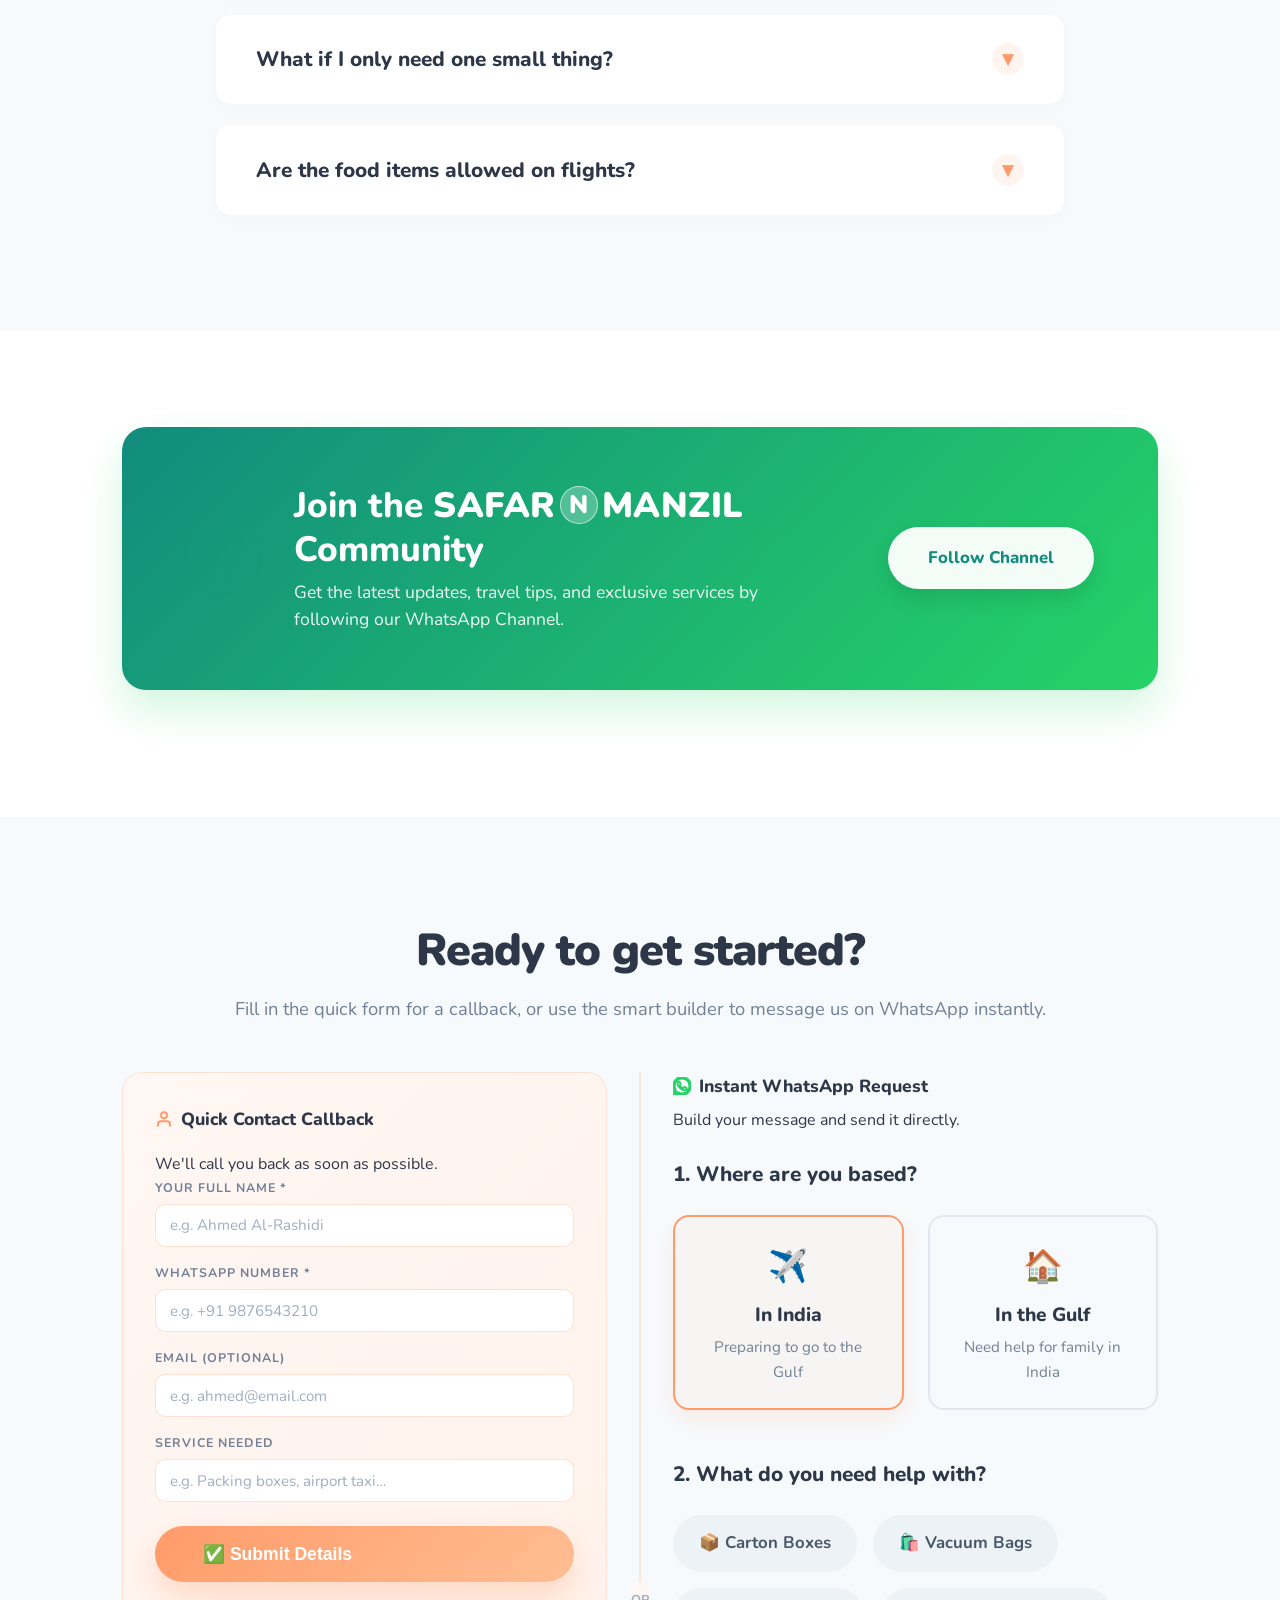
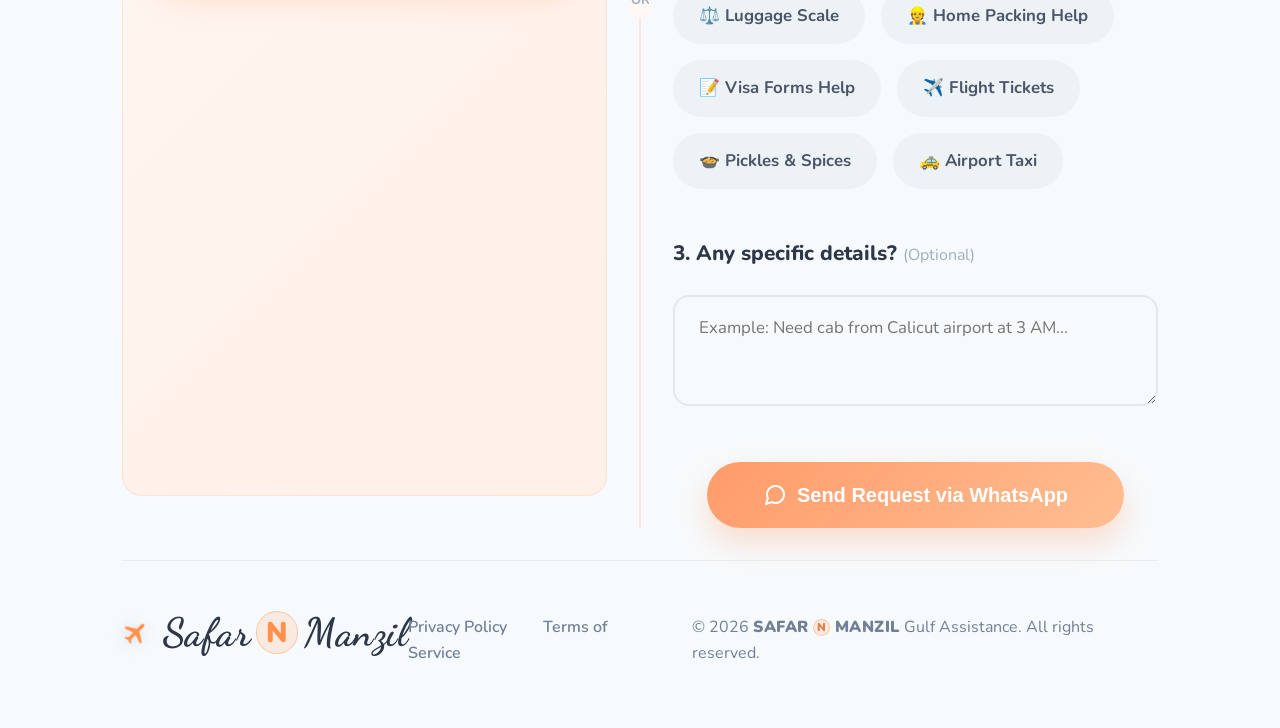
==== commit 7b6a7e77: "fix: adjust animation cycle to 18s and add float-up to prevent blank gaps" ====
--- a/index.html
+++ b/index.html
@@ -122,11 +122,11 @@
             <div class="utility-bar">
                 <div class="utility-carousel">
                     <div class="utility-item" style="animation-delay: 0s;">We do...</div>
-                    <div class="utility-item" style="animation-delay: 3.5s;">We assist...</div>
-                    <div class="utility-item" style="animation-delay: 7s;">We provide...</div>
-                    <div class="utility-item" style="animation-delay: 10.5s;">We are always here...</div>
-                    <div class="utility-item" style="animation-delay: 14s;">We are always with you...</div>
-                    <div class="utility-item" style="animation-delay: 17.5s;">
+                    <div class="utility-item" style="animation-delay: 3s;">We assist...</div>
+                    <div class="utility-item" style="animation-delay: 6s;">We provide...</div>
+                    <div class="utility-item" style="animation-delay: 9s;">We are always here...</div>
+                    <div class="utility-item" style="animation-delay: 12s;">We are always with you...</div>
+                    <div class="utility-item" style="animation-delay: 15s;">
                         <a href="https://wa.me/917207071874" target="_blank" class="utility-wa-link">
                             <svg width="14" height="14" viewBox="0 0 24 24" fill="none" stroke="currentColor" stroke-width="2" stroke-linecap="round" stroke-linejoin="round" style="margin-right:6px;"><path d="M22 16.92v3a2 2 0 0 1-2.18 2 19.79 19.79 0 0 1-8.63-3.07 19.5 19.5 0 0 1-6-6 19.79 19.79 0 0 1-3.07-8.67A2 2 0 0 1 4.11 2h3a2 2 0 0 1 2 1.72 12.84 12.84 0 0 0 .7 2.81 2 2 0 0 1-.45 2.11L8.09 9.91a16 16 0 0 0 6 6l1.27-1.27a2 2 0 0 1 2.11-.45 12.84 12.84 0 0 0 2.81.7A2 2 0 0 1 22 16.92z"></path></svg>
                             WhatsApp Us: +91 7207071874
--- a/style.css
+++ b/style.css
@@ -1298,7 +1298,7 @@
     white-space: nowrap;
     padding: 0 1rem;
     opacity: 0;
-    animation: absoluteFade 21s infinite ease-in-out;
+    animation: absoluteFade 18s infinite ease-in-out;
 }
 
 .utility-wa-link {
@@ -1315,11 +1315,26 @@
 }
 
 @keyframes absoluteFade {
-    0% { opacity: 0; }
-    2.38% { opacity: 1; }
-    14.28% { opacity: 1; }
-    16.67% { opacity: 0; }
-    100% { opacity: 0; }
+    0% { 
+        opacity: 0; 
+        transform: translateY(15px); 
+    }
+    2.77% { 
+        opacity: 1; 
+        transform: translateY(0); 
+    }
+    16.66% { 
+        opacity: 1; 
+        transform: translateY(0); 
+    }
+    19.44% { 
+        opacity: 0; 
+        transform: translateY(-15px); 
+    }
+    100% { 
+        opacity: 0; 
+        transform: translateY(-15px); 
+    }
 }
 
 /* Accessibility: Pause animation for users who prefer reduced motion */
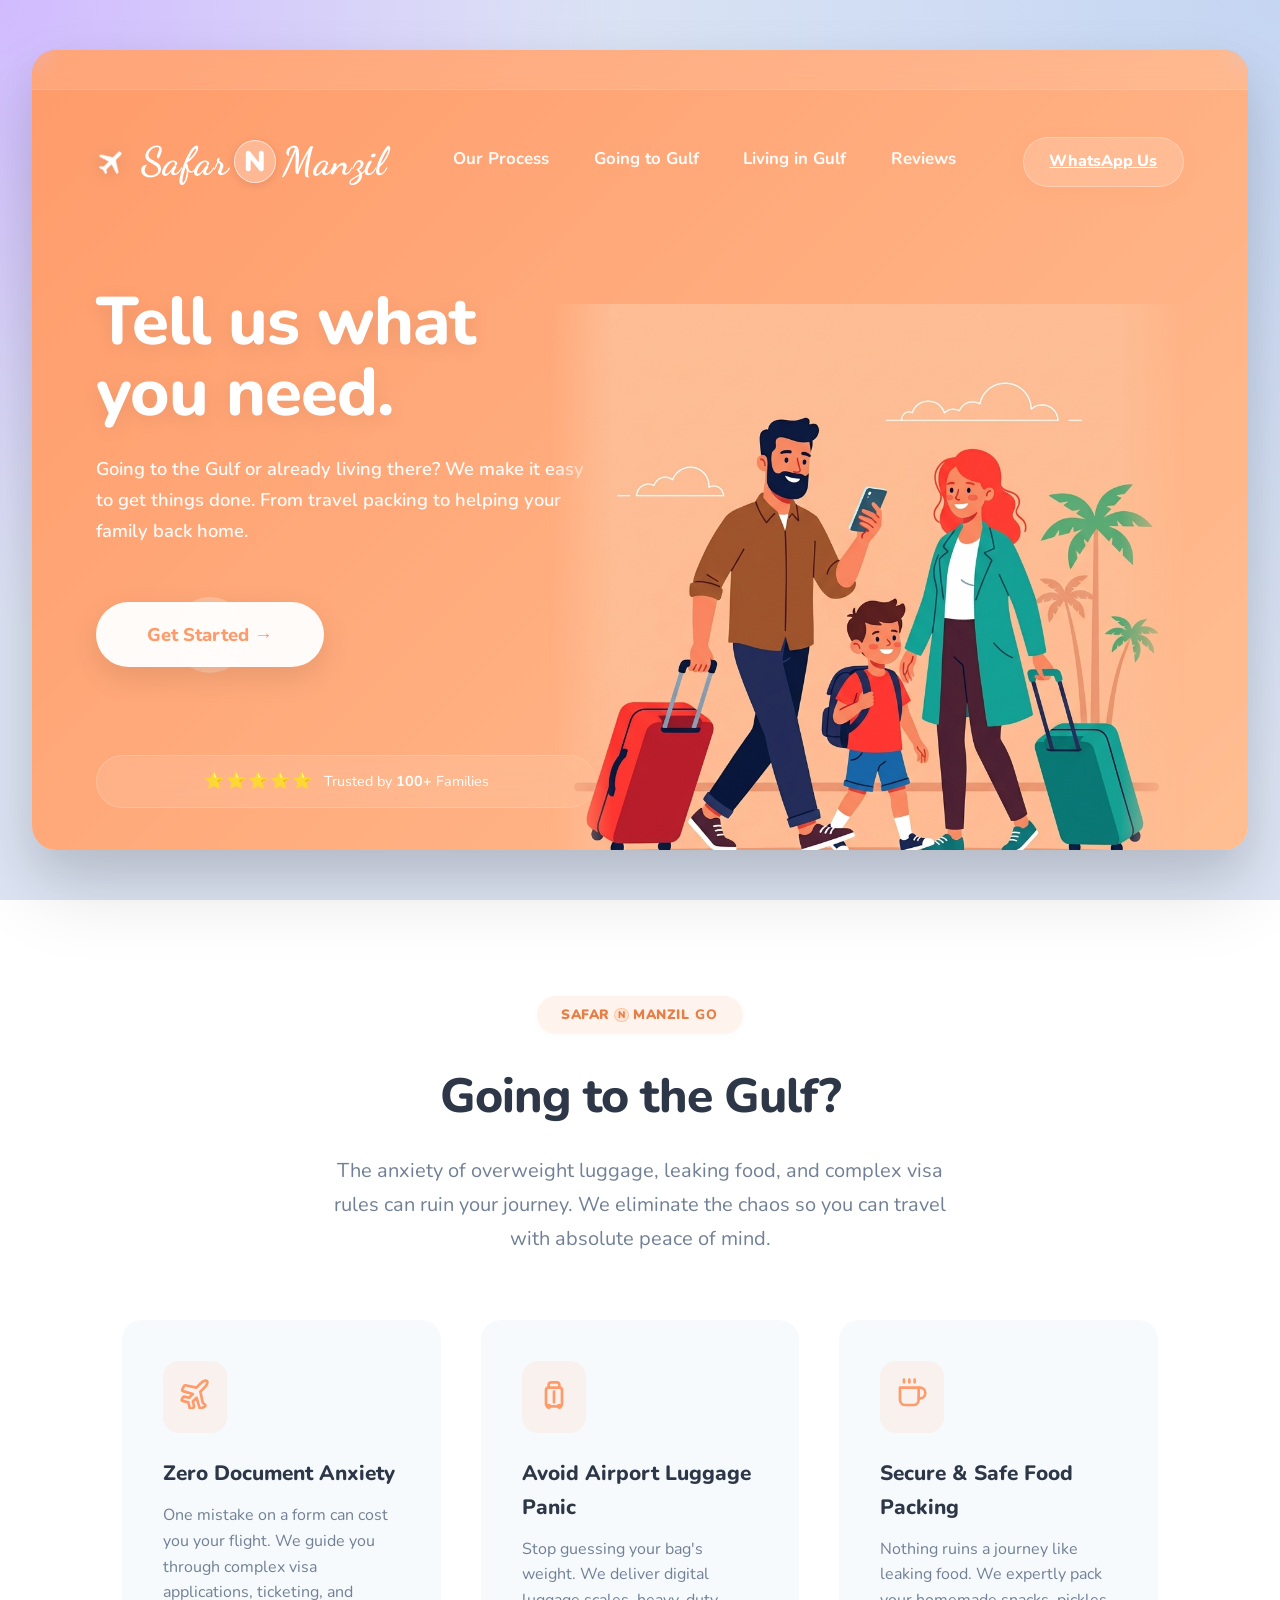
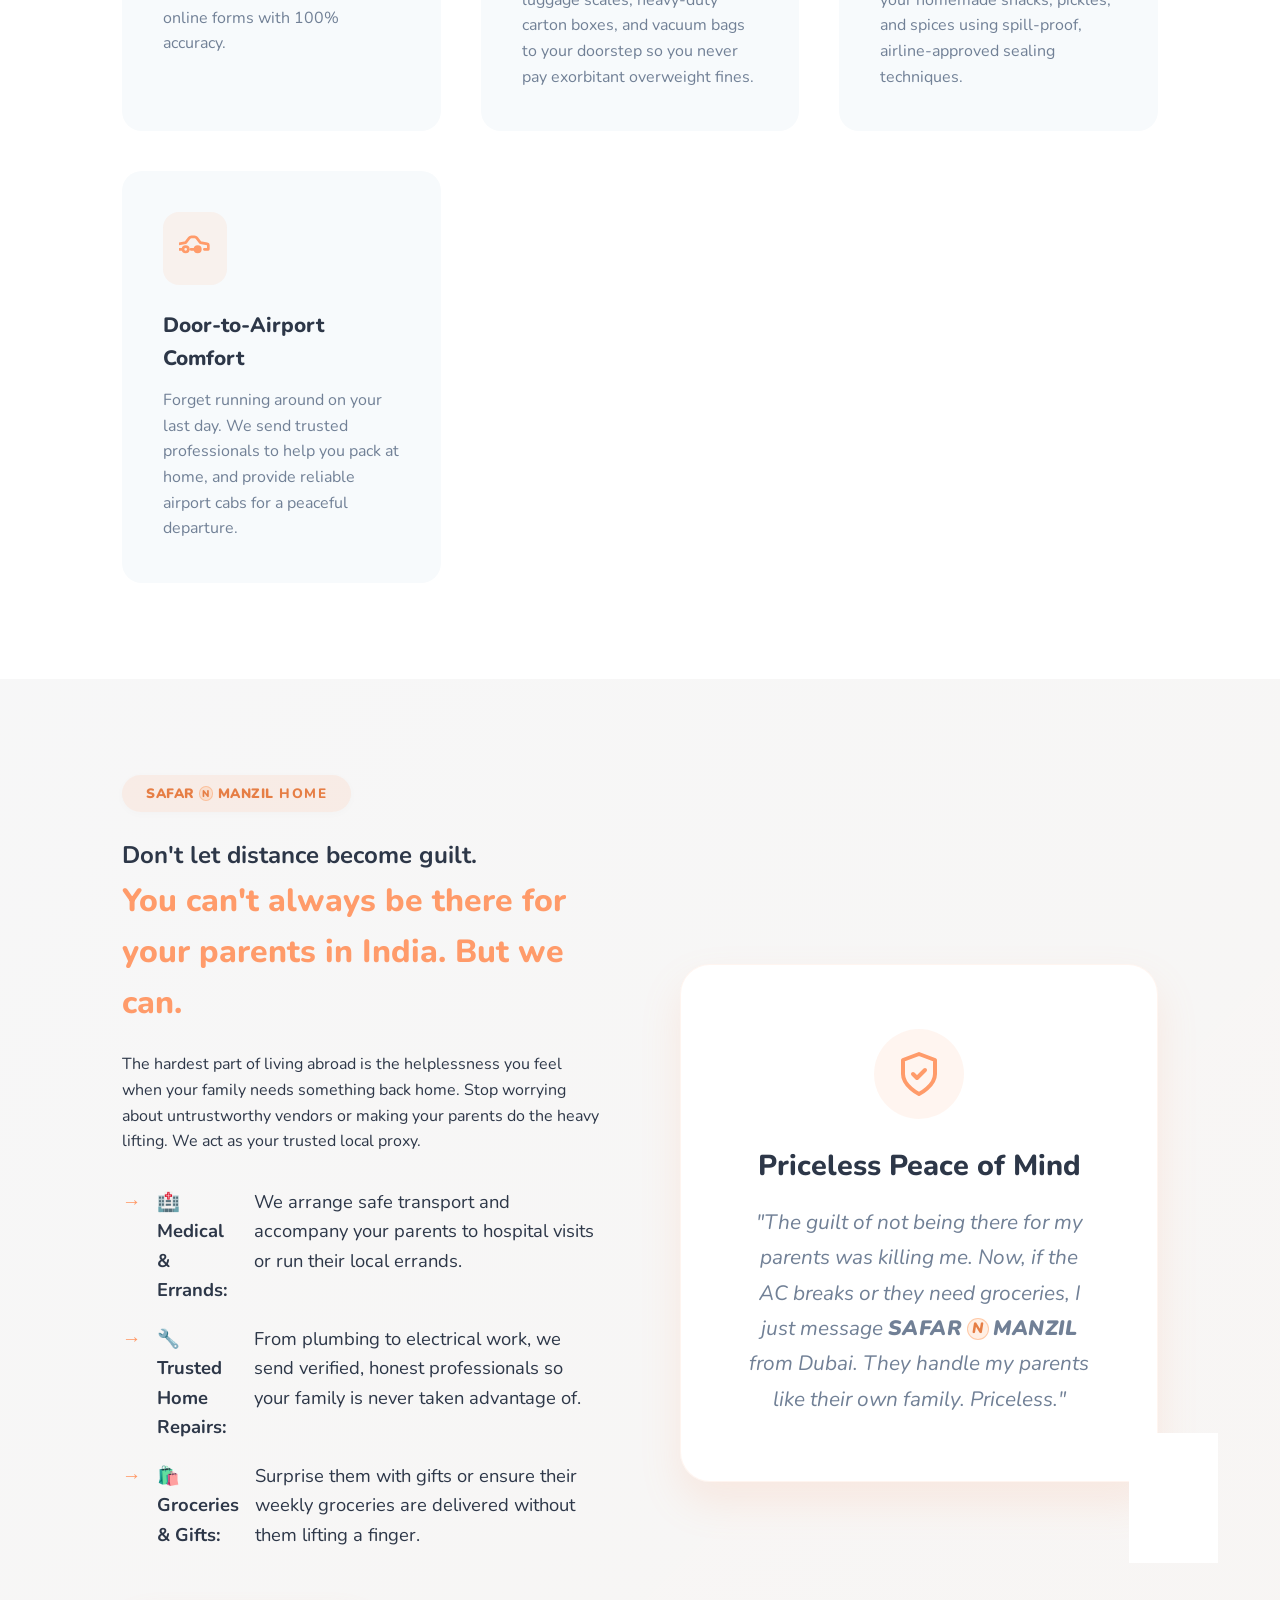
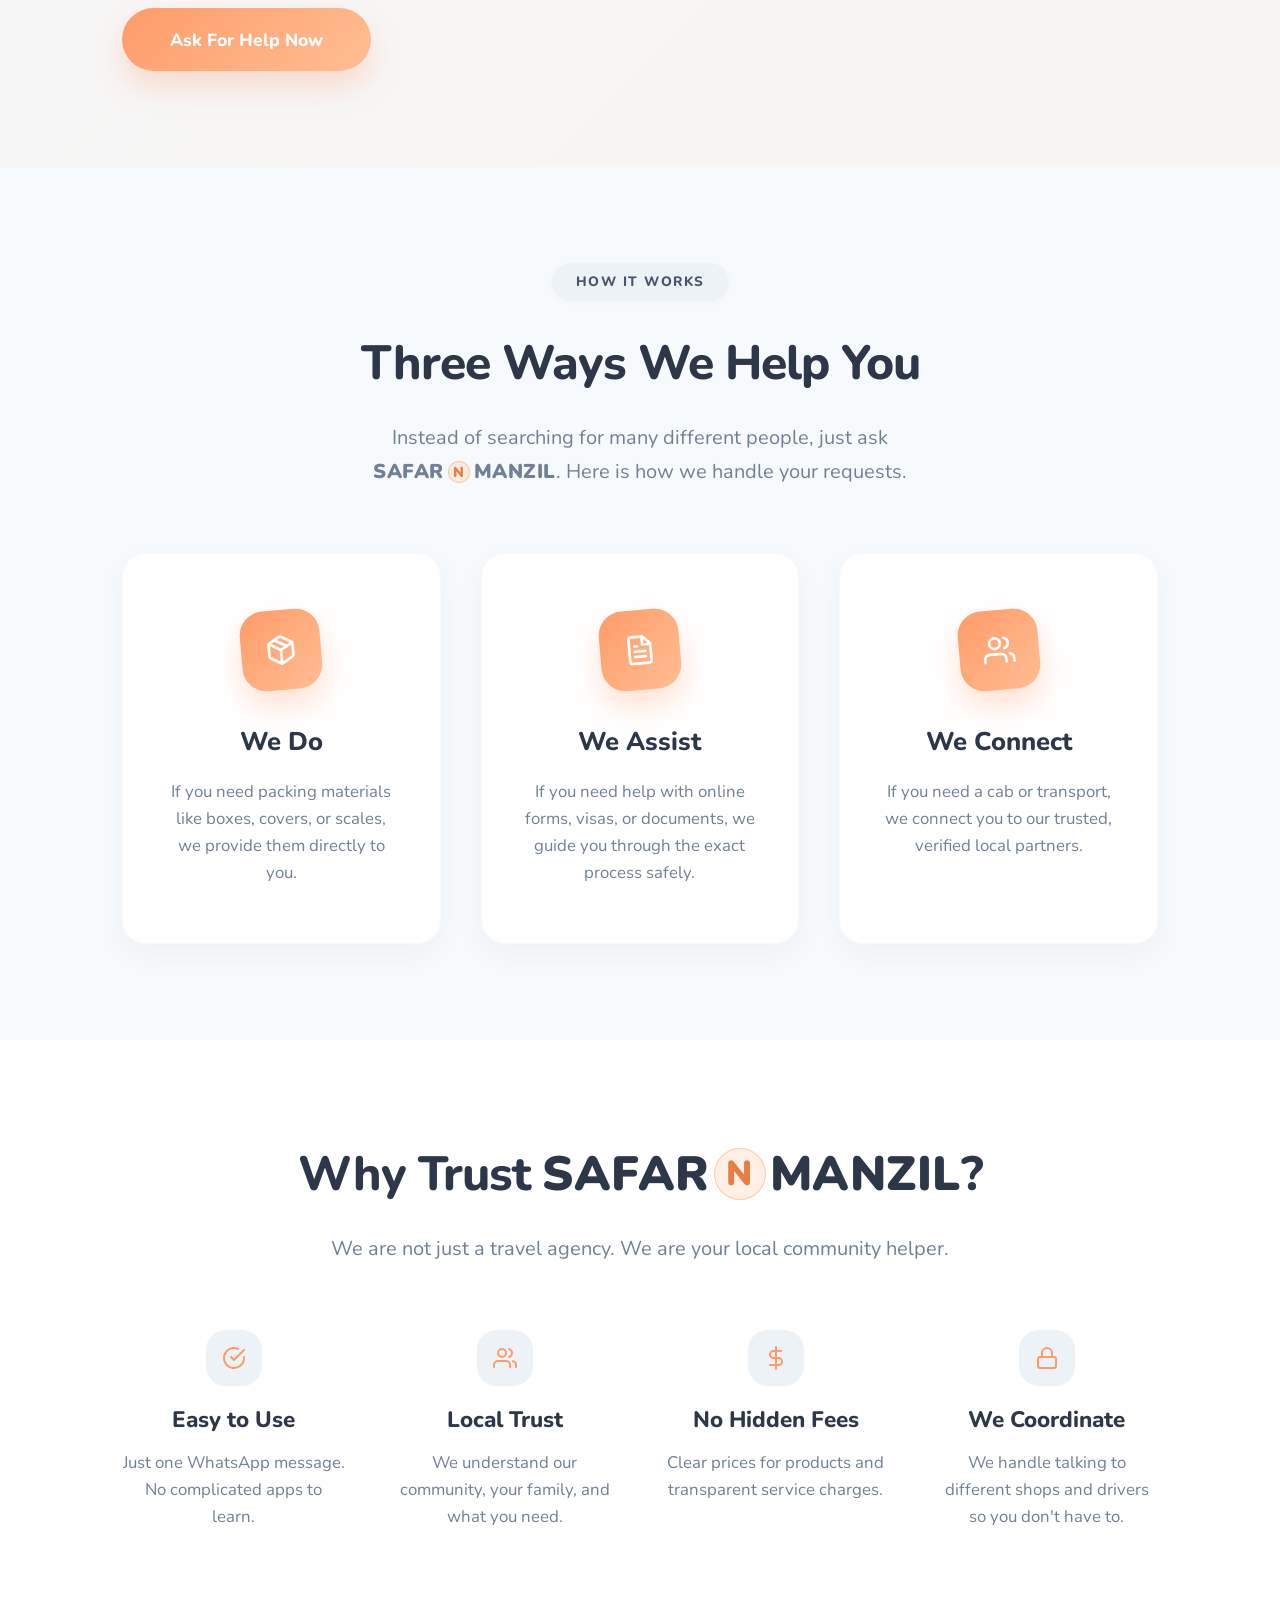
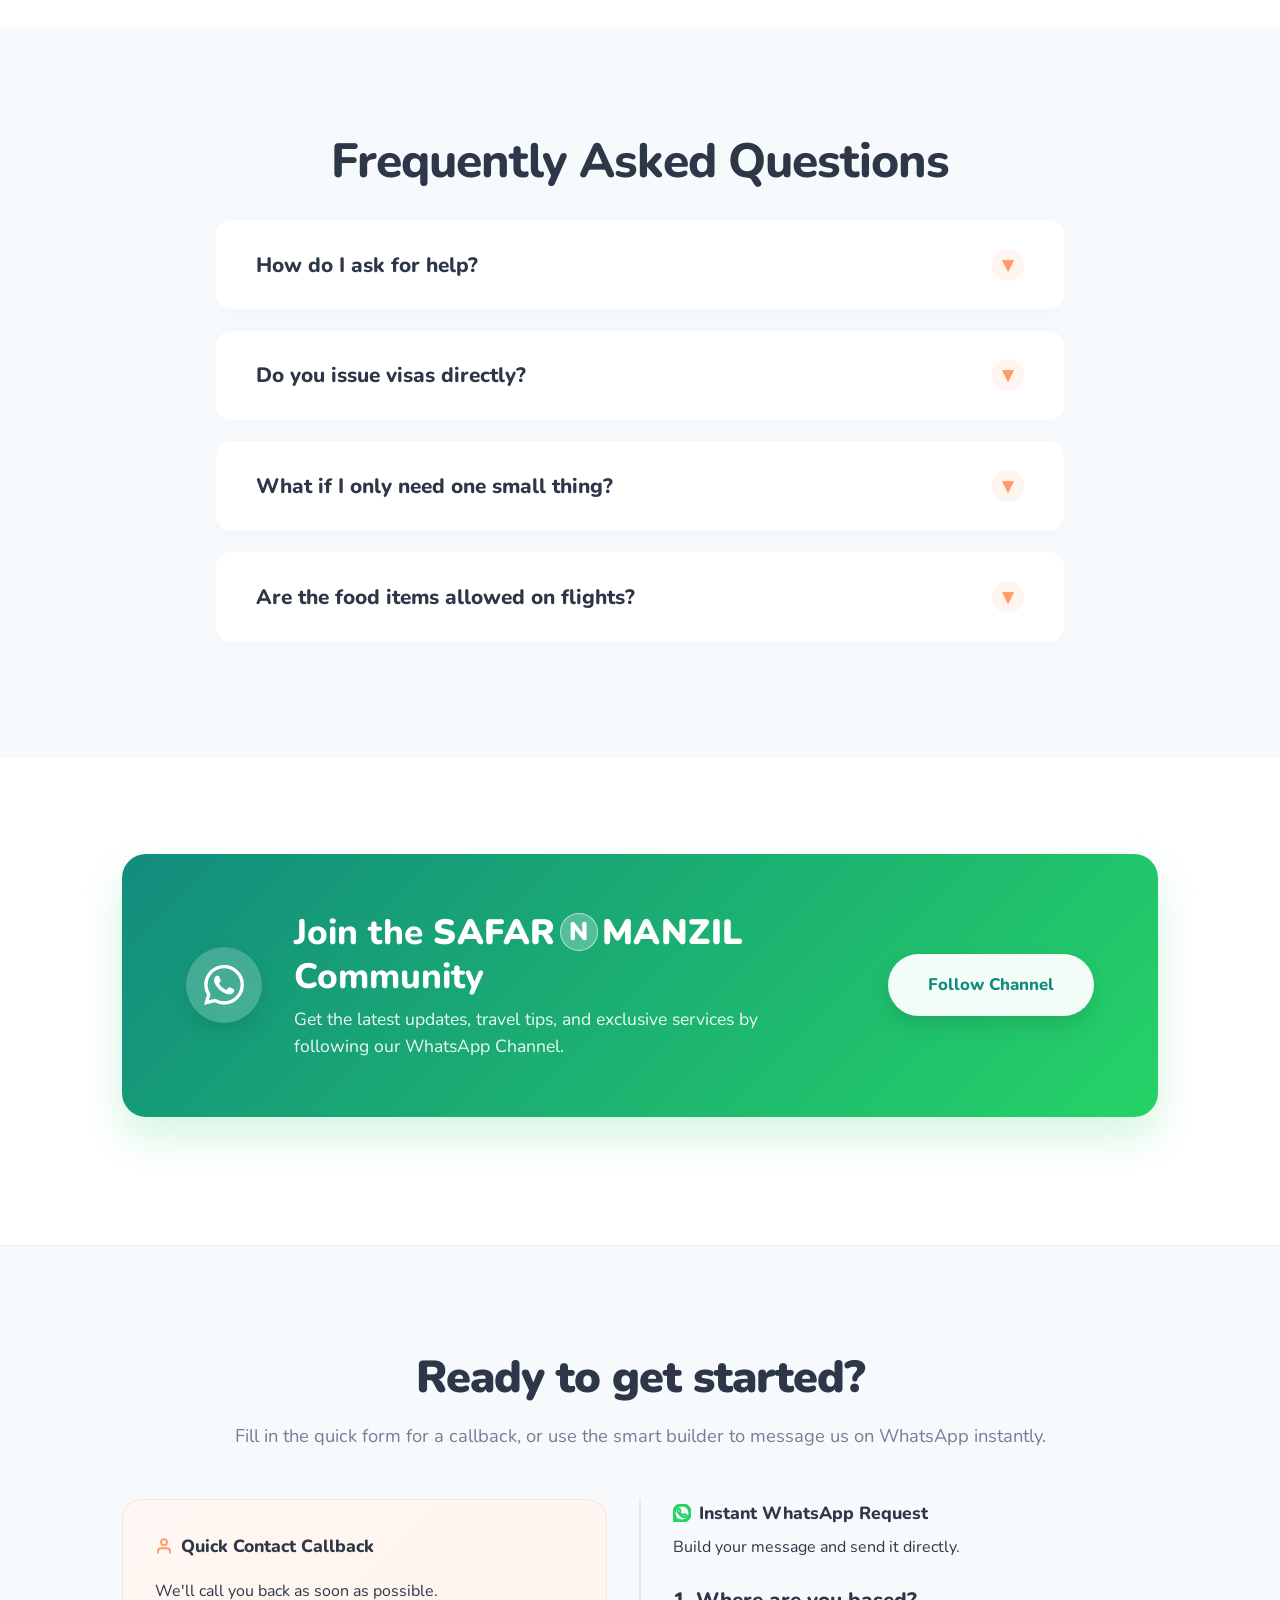
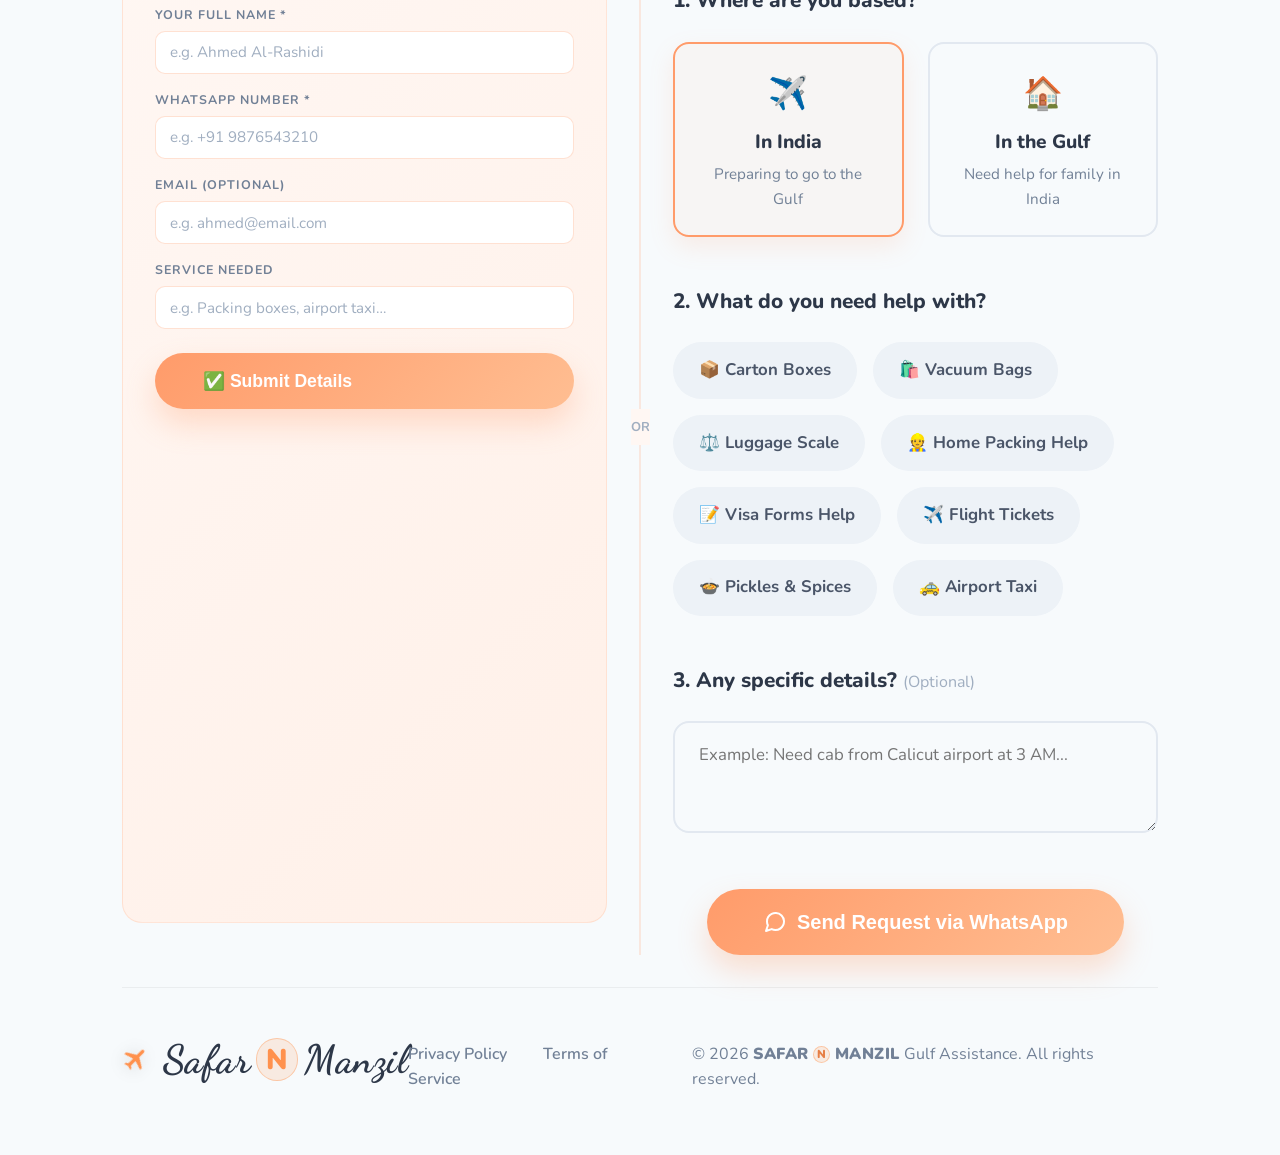
==== commit ad29826f: "content: rewrite Safar Go and Safar Home copy using PAS psychology" ====
--- a/index.html
+++ b/index.html
@@ -229,7 +229,7 @@
                 <div class="section-header text-center fade-in-up">
                     <span class="badge badge-orange"><span class="brand-name">SAFAR <span class="brand-n-badge">N</span> MANZIL</span> GO</span>
                     <h2>Going to the Gulf?</h2>
-                    <p>Preparing to travel from India to Saudi Arabia, UAE, Qatar, Kuwait, Oman, or Bahrain? We make your departure stress-free.</p>
+                    <p>The anxiety of overweight luggage, leaking food, and complex visa rules can ruin your journey. We eliminate the chaos so you can travel with absolute peace of mind.</p>
                 </div>
                 
                 <div class="features-grid">
@@ -237,29 +237,29 @@
                         <div class="feature-icon">
                             <svg width="32" height="32" viewBox="0 0 24 24" fill="none" stroke="#FF9B6A" stroke-width="2" stroke-linecap="round" stroke-linejoin="round"><path d="M17.8 19.2 16 11l3.5-3.5C21 6 21.5 4 21 3c-1-.5-3 0-4.5 1.5L13 8 4.8 6.2c-.5-.1-.9.2-1.1.7l-1.3 2.6c-.2.4.1 1 .6 1.1l7.4 2.2-2.8 2.8-3.7-.9c-.4-.1-.8.2-1 .6l-.8 1.6c-.2.4 0 .9.4 1l4.5 1.1 1.1 4.5c.1.4.6.6 1 .4l1.6-.8c.4-.2.7-.6.6-1l-.9-3.7 2.8-2.8 2.2 7.4c.1.5.7.8 1.1.6l2.6-1.3c.5-.2.8-.6.7-1.1z"></path></svg>
                         </div>
-                        <h4>Travel Assistance</h4>
-                        <p>We help you fill out online applications, guide you on visa rules, and help arrange your tickets.</p>
+                        <h4>Zero Document Anxiety</h4>
+                        <p>One mistake on a form can cost you your flight. We guide you through complex visa applications, ticketing, and online forms with 100% accuracy.</p>
                     </div>
                     <div class="feature-box fade-in-up delay-1">
                         <div class="feature-icon">
                             <svg width="32" height="32" viewBox="0 0 24 24" fill="none" stroke="#FF9B6A" stroke-width="2" stroke-linecap="round" stroke-linejoin="round"><rect x="6" y="8" width="12" height="14" rx="2" ry="2"></rect><path d="M8 8V6a2 2 0 0 1 2-2h4a2 2 0 0 1 2 2v2"></path><circle cx="8" cy="22" r="1"></circle><circle cx="16" cy="22" r="1"></circle><line x1="12" y1="11" x2="12" y2="19"></line></svg>
                         </div>
-                        <h4>Packing Essentials</h4>
-                        <p>Get luggage scales, strong carton boxes, vacuum bags, and wrapping material delivered to you.</p>
+                        <h4>Avoid Airport Luggage Panic</h4>
+                        <p>Stop guessing your bag's weight. We deliver digital luggage scales, heavy-duty carton boxes, and vacuum bags to your doorstep so you never pay exorbitant overweight fines.</p>
                     </div>
                     <div class="feature-box fade-in-up delay-2">
                         <div class="feature-icon">
                             <svg width="32" height="32" viewBox="0 0 24 24" fill="none" stroke="#FF9B6A" stroke-width="2" stroke-linecap="round" stroke-linejoin="round"><path d="M17 8h1a4 4 0 1 1 0 8h-1"></path><path d="M3 8h14v9a4 4 0 0 1-4 4H7a4 4 0 0 1-4-4Z"></path><line x1="6" y1="2" x2="6" y2="4"></line><line x1="10" y1="2" x2="10" y2="4"></line><line x1="14" y1="2" x2="14" y2="4"></line></svg>
                         </div>
-                        <h4>Food for the Trip</h4>
-                        <p>We arrange properly packed homemade snacks, pickles, ginger-garlic paste, and spices for your journey.</p>
+                        <h4>Secure & Safe Food Packing</h4>
+                        <p>Nothing ruins a journey like leaking food. We expertly pack your homemade snacks, pickles, and spices using spill-proof, airline-approved sealing techniques.</p>
                     </div>
                     <div class="feature-box fade-in-up delay-3">
                         <div class="feature-icon">
                             <svg width="32" height="32" viewBox="0 0 24 24" fill="none" stroke="#FF9B6A" stroke-width="2" stroke-linecap="round" stroke-linejoin="round"><path d="M14 16H9m10 0h3v-3.15a1 1 0 0 0-.84-.99L16 11l-2.7-3.6a2 2 0 0 0-1.6-.8H9.3a2 2 0 0 0-1.6.8L5 11l-5.16.86a1 1 0 0 0-.84.99V16h3m14 0a2 2 0 1 1-4 0 2 2 0 0 1 4 0zM7 16a2 2 0 1 1-4 0 2 2 0 0 1 4 0z"></path></svg>
                         </div>
-                        <h4>Local Travel</h4>
-                        <p>We connect you with trusted airport cabs and help with packing your luggage safely at home.</p>
+                        <h4>Door-to-Airport Comfort</h4>
+                        <p>Forget running around on your last day. We send trusted professionals to help you pack at home, and provide reliable airport cabs for a peaceful departure.</p>
                     </div>
                 </div>
             </div>
@@ -271,14 +271,14 @@
                 <div class="two-col-layout align-center">
                     <div class="text-content fade-in-up">
                         <span class="badge badge-orange"><span class="brand-name">SAFAR <span class="brand-n-badge">N</span> MANZIL</span> HOME</span>
-                        <h2>Living in the Gulf?</h2>
-                        <h3 class="sub-headline">We support your family back in India.</h3>
-                        <p>When you are far away, it can be hard to arrange things for your family. Don't worry about who to trust—just ask <span class="brand-name">SAFAR <span class="brand-n-badge">N</span> MANZIL</span>.</p>
+                        <h2>Don't let distance become guilt.</h2>
+                        <h3 class="sub-headline">You can't always be there for your parents in India. But we can.</h3>
+                        <p>The hardest part of living abroad is the helplessness you feel when your family needs something back home. Stop worrying about untrustworthy vendors or making your parents do the heavy lifting. We act as your trusted local proxy.</p>
                         
                         <ul class="benefit-list">
-                            <li><strong>Family Purchases:</strong> Need to buy something for your parents? We'll get it.</li>
-                            <li><strong>Household Help:</strong> We coordinate verified local services for your home.</li>
-                            <li><strong>Send Things Home:</strong> Need to send items locally to your family? We manage it.</li>
+                            <li><strong>🏥 Medical & Errands:</strong> We arrange safe transport and accompany your parents to hospital visits or run their local errands.</li>
+                            <li><strong>🔧 Trusted Home Repairs:</strong> From plumbing to electrical work, we send verified, honest professionals so your family is never taken advantage of.</li>
+                            <li><strong>🛍️ Groceries & Gifts:</strong> Surprise them with gifts or ensure their weekly groceries are delivered without them lifting a finger.</li>
                         </ul>
                         <a href="#contact" class="btn-solid mt-4">Ask For Help Now</a>
                     </div>
@@ -287,8 +287,8 @@
                             <div class="trust-icon">
                                 <svg width="48" height="48" viewBox="0 0 24 24" fill="none" stroke="#FF9B6A" stroke-width="2" stroke-linecap="round" stroke-linejoin="round"><path d="M12 22s8-4 8-10V5l-8-3-8 3v7c0 6 8 10 8 10z"></path><path d="m9 12 2 2 4-4"></path></svg>
                             </div>
-                            <h3>Peace of Mind</h3>
-                            <p>"I live in Dubai, and <span class="brand-name">SAFAR <span class="brand-n-badge">N</span> MANZIL</span> helped arrange a trusted cab and delivered groceries to my parents in India. It is so easy!"</p>
+                            <h3>Priceless Peace of Mind</h3>
+                            <p>"The guilt of not being there for my parents was killing me. Now, if the AC breaks or they need groceries, I just message <span class="brand-name">SAFAR <span class="brand-n-badge">N</span> MANZIL</span> from Dubai. They handle my parents like their own family. Priceless."</p>
                         </div>
                     </div>
                 </div>
--- a/style.css
+++ b/style.css
@@ -1028,12 +1028,6 @@
         border-bottom: 1px solid rgba(255, 155, 106, 0.2);
         z-index: 990;
         border-radius: 0;
-        animation: navSlideDown 0.3s cubic-bezier(0.25, 0.8, 0.25, 1);
-    }
-
-    @keyframes navSlideDown {
-        from { transform: translateY(-100%); }
-        to { transform: translateY(0); }
     }
 
     /* Logo high-contrast styling against white glass navbar */
@@ -1373,7 +1367,7 @@
 .top-nav {
     position: relative; /* Restored to relative, JS will change it to fixed when scrolled */
     z-index: 900;
-    transition: background 0.3s ease, box-shadow 0.3s ease, backdrop-filter 0.3s ease;
+    transition: all 0.4s cubic-bezier(0.25, 0.8, 0.25, 1);
 }
 @media (max-width: 1000px) {
     .utility-bar { border-radius: 0; padding: 0 1rem; }
